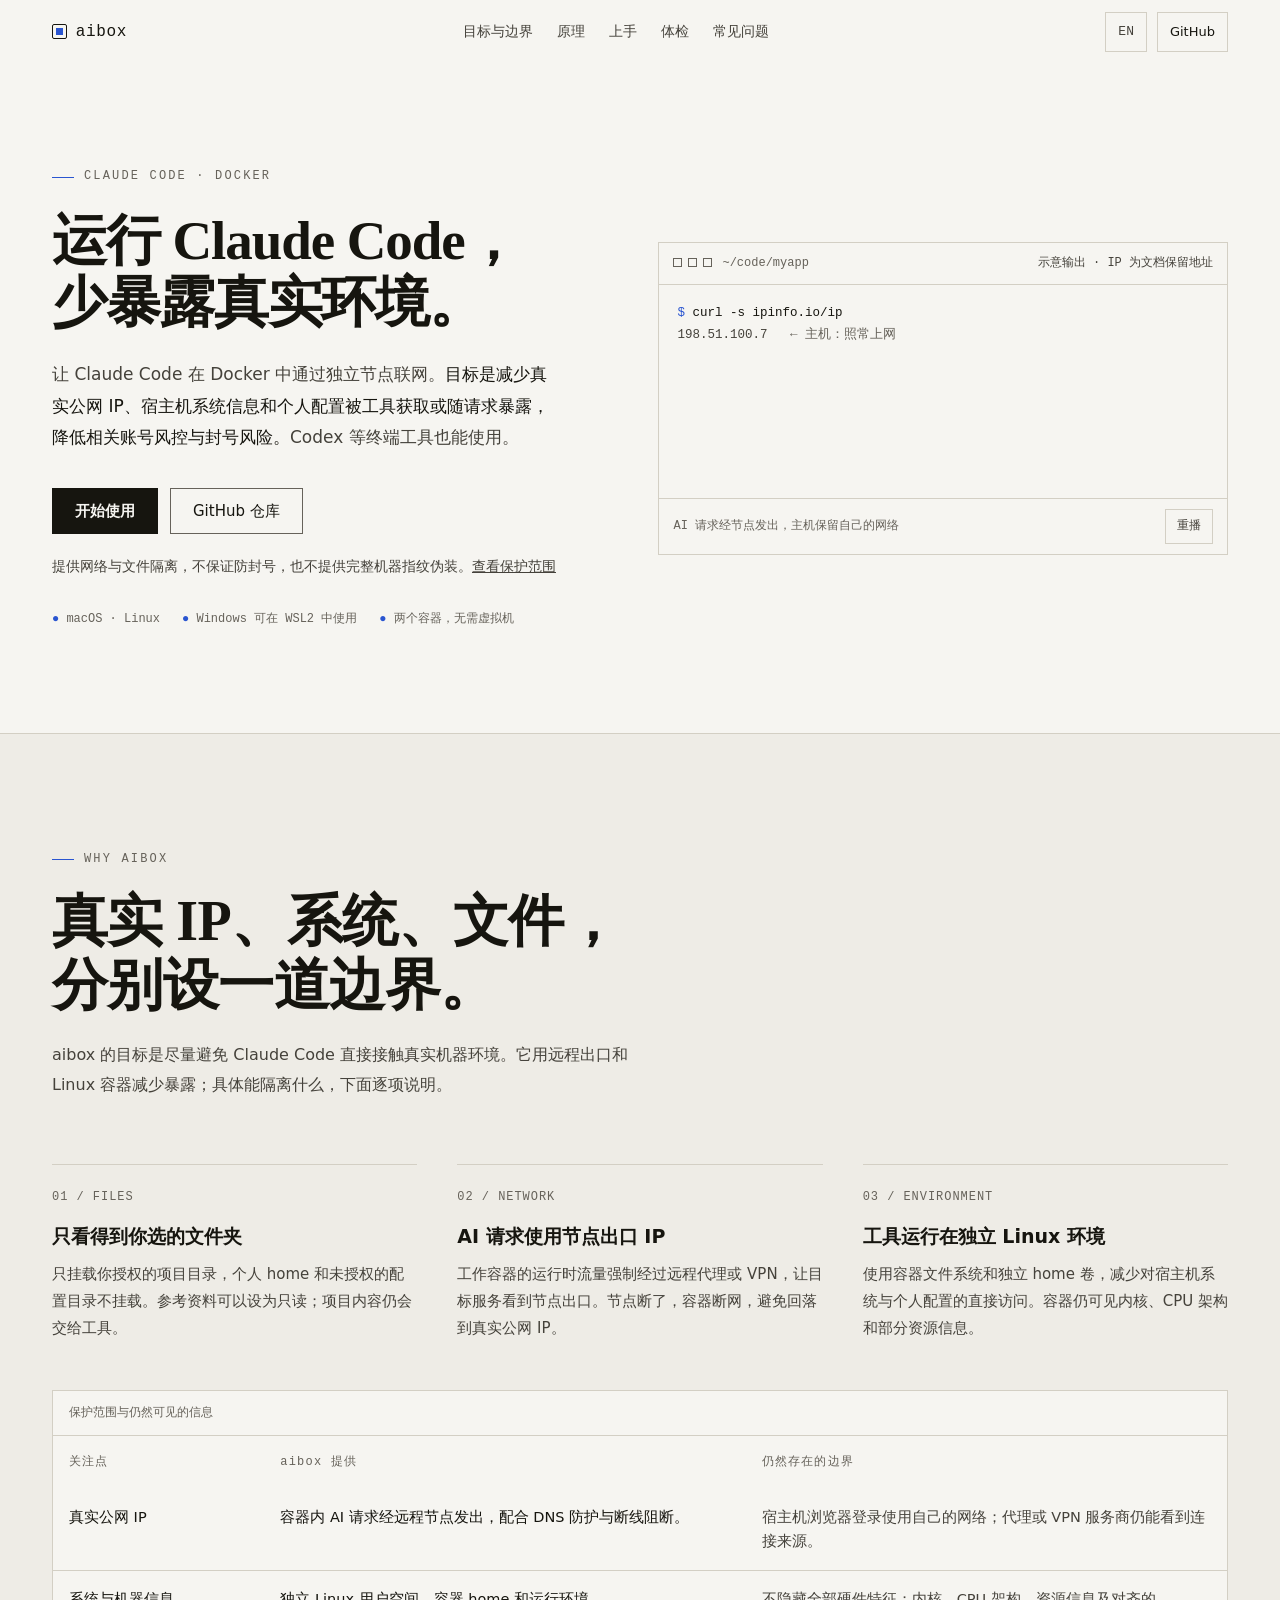
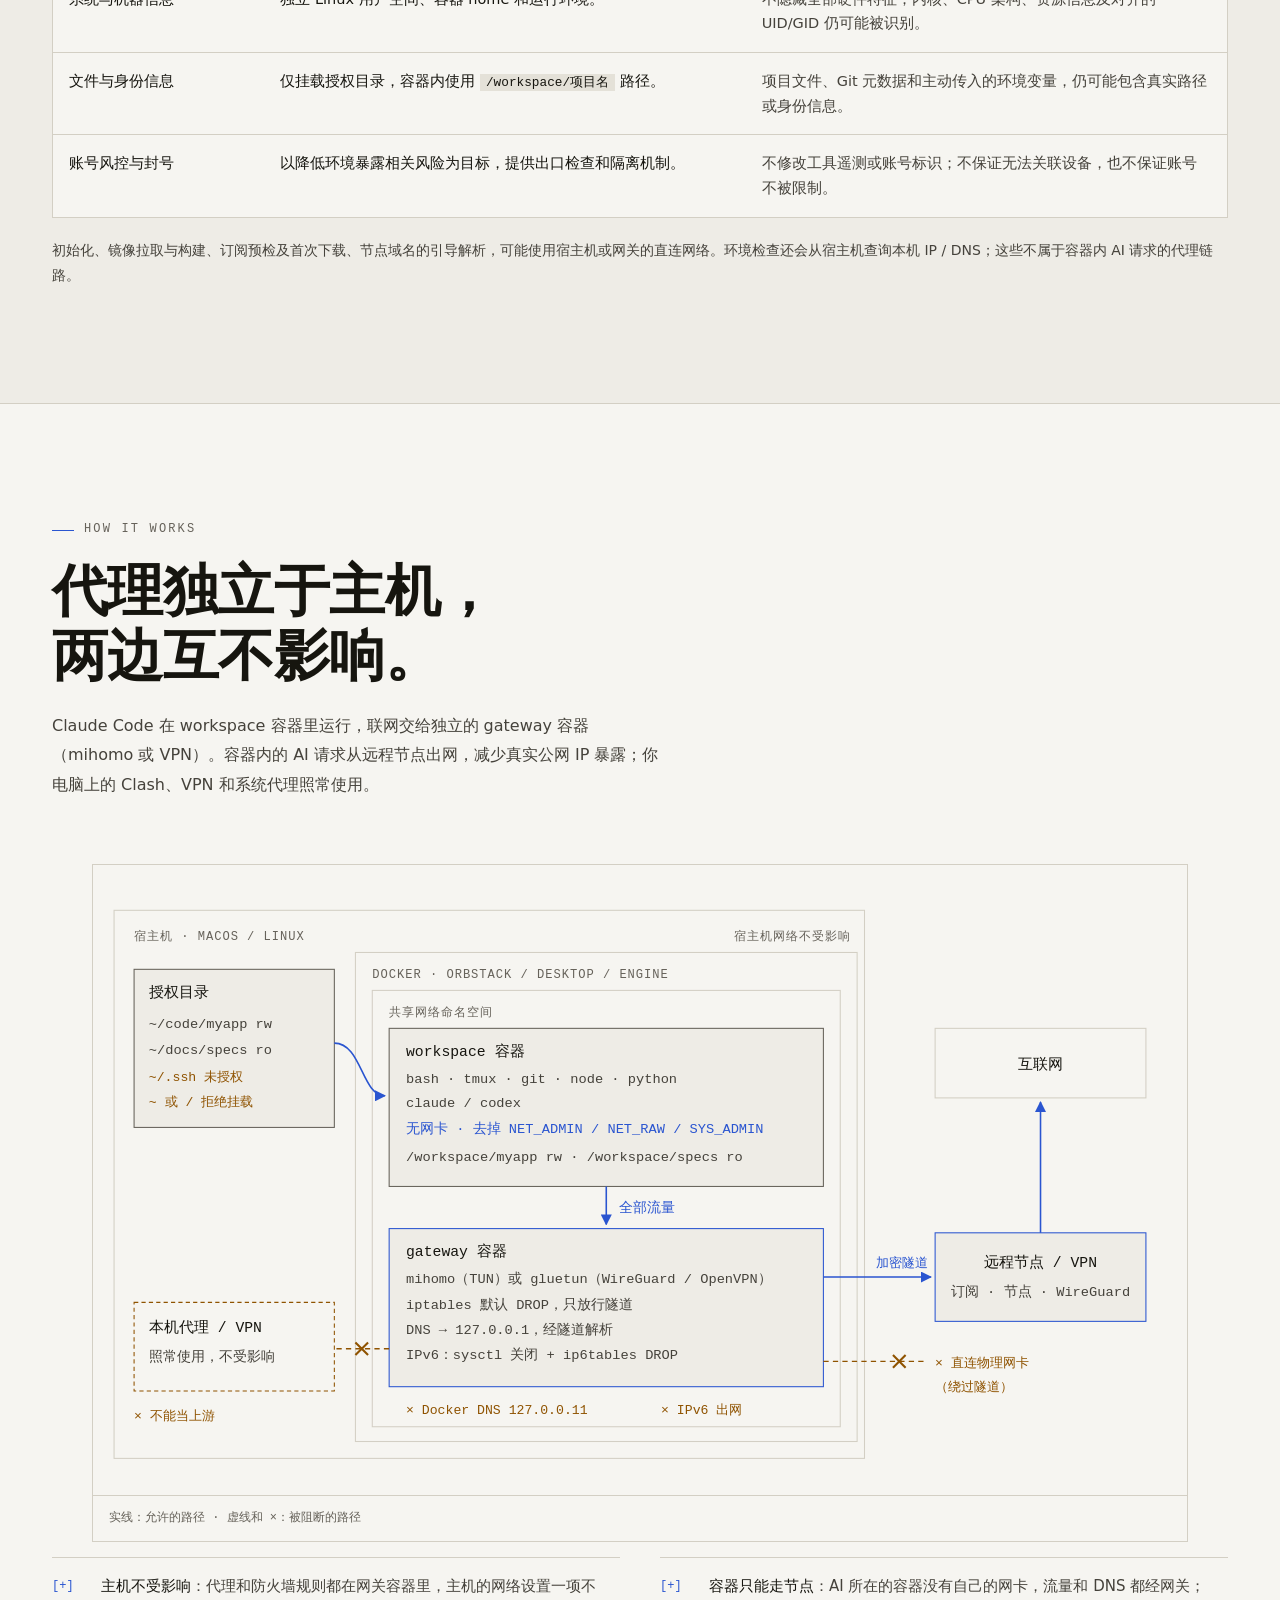
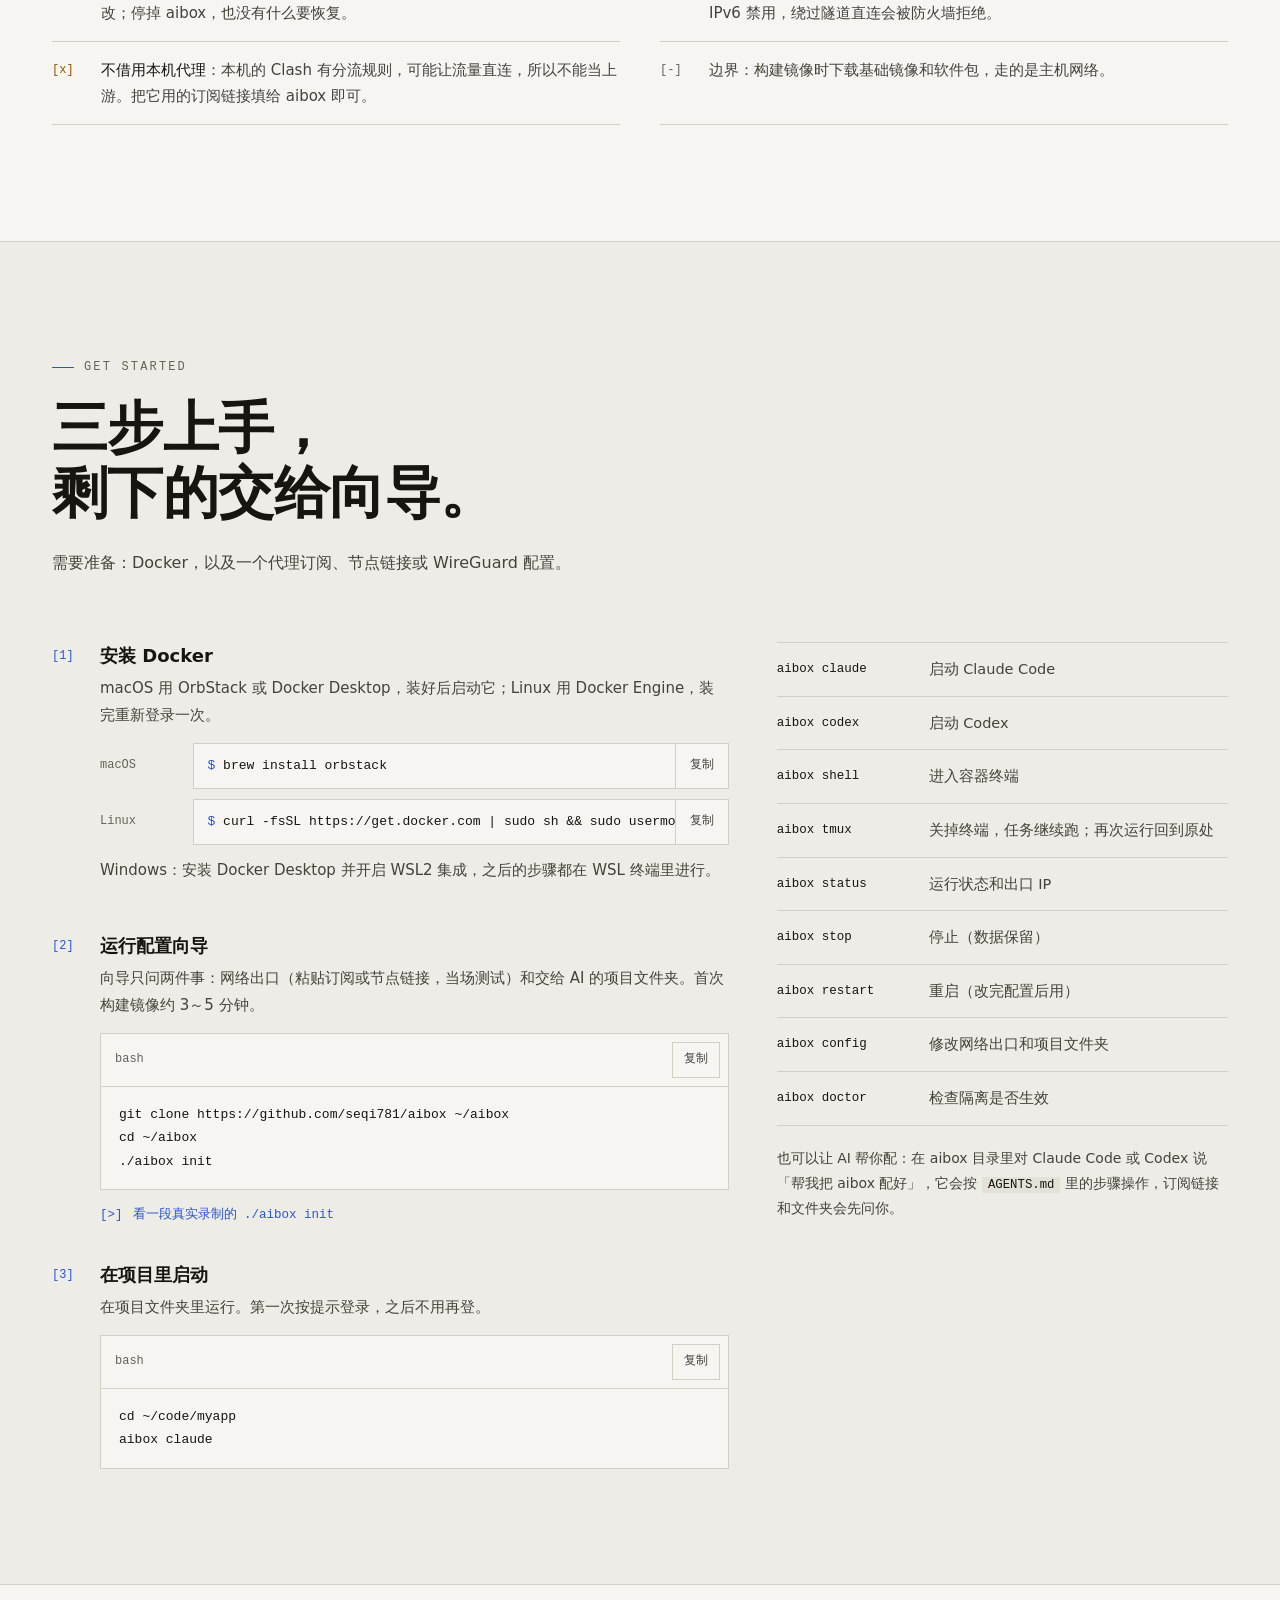
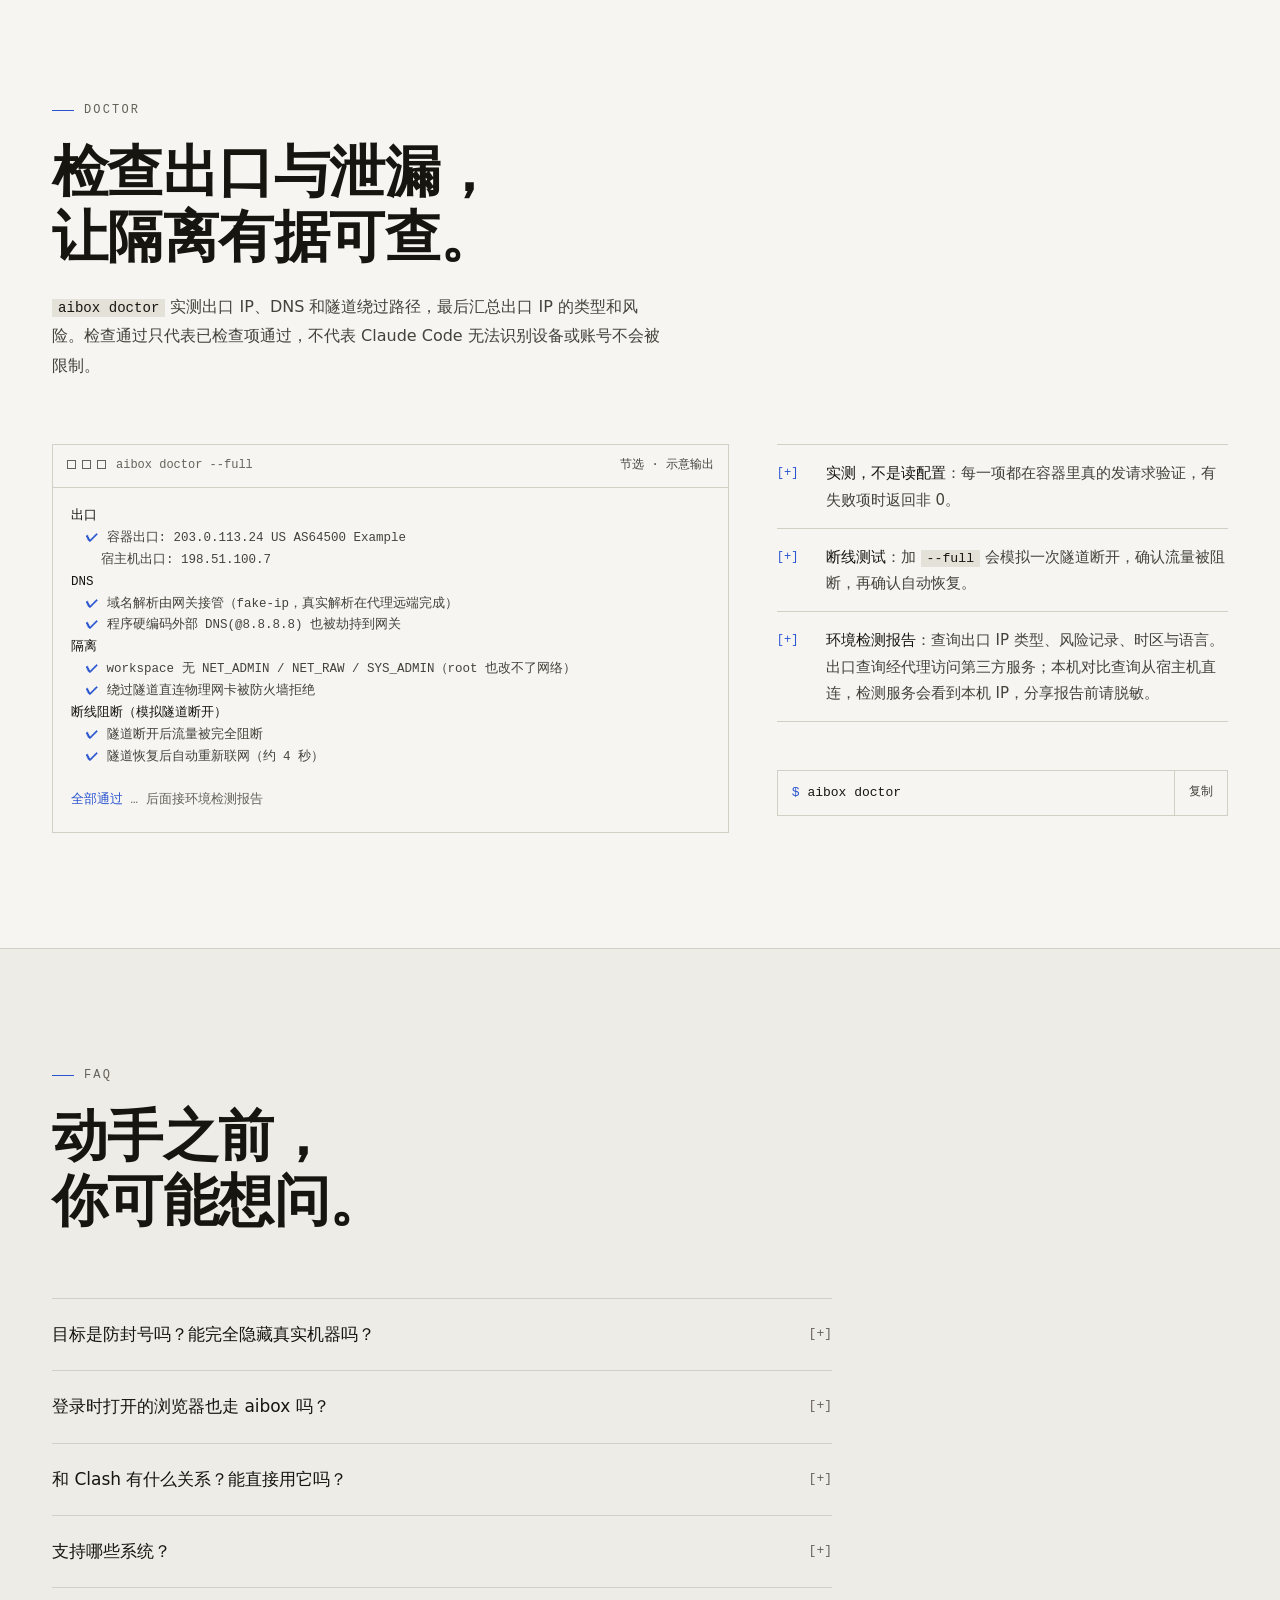
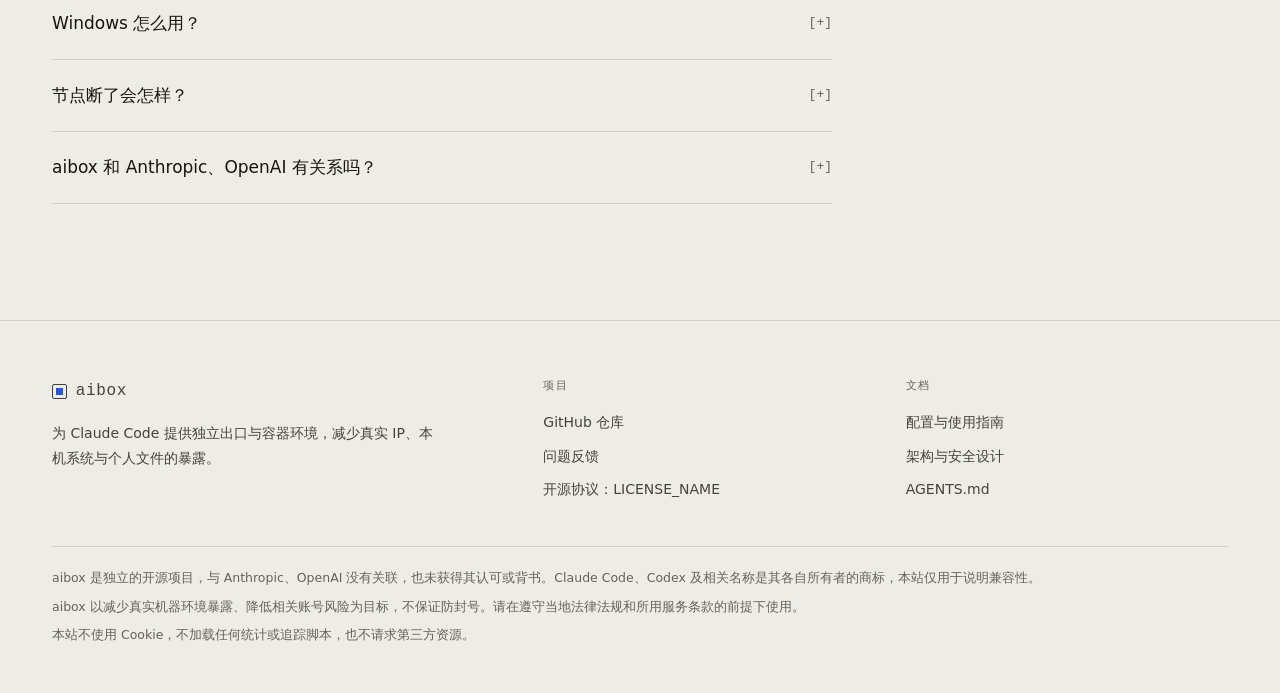
==== index.html @ d23e3ec9 "Add aibox website with Claude Code privacy positioning" ====
<!doctype html>
<html lang="zh-CN">
<head>
<meta charset="utf-8">
<meta name="viewport" content="width=device-width, initial-scale=1">
<title>aibox — 为 Claude Code 隔离真实 IP 与本机环境</title>
<meta name="description" content="aibox 让 Claude Code 在独立的 Docker 环境中经远程节点联网，减少真实公网 IP、宿主机系统信息和个人文件的暴露，以降低相关账号风控与封号风险为目标。支持 Codex；不保证防封号，也不提供完整机器指纹伪装。">
<meta name="color-scheme" content="light dark">
<meta name="theme-color" content="#f6f5f1" media="(prefers-color-scheme: light)">
<meta name="theme-color" content="#0a0a09" media="(prefers-color-scheme: dark)">
<link rel="canonical" href="https://SITE_DOMAIN/">
<link rel="alternate" hreflang="zh-CN" href="https://SITE_DOMAIN/">
<link rel="alternate" hreflang="en" href="https://SITE_DOMAIN/en/">
<link rel="icon" href="favicon.svg" type="image/svg+xml">
<meta property="og:type" content="website">
<meta property="og:site_name" content="aibox">
<meta property="og:title" content="aibox — 为 Claude Code 隔离真实 IP 与本机环境">
<meta property="og:description" content="用独立出口和容器环境减少真实机器信息暴露，以降低账号风险为目标。断线阻断、目录授权；不保证防封号。">
<meta property="og:url" content="https://SITE_DOMAIN/">
<meta property="og:locale" content="zh_CN">
<meta property="og:locale:alternate" content="en_US">
<!-- 导出 og.png（1200×630，源文件 og.svg）后取消下面两行的注释 -->
<!-- <meta property="og:image" content="https://SITE_DOMAIN/og.png"> -->
<!-- <meta name="twitter:card" content="summary_large_image"> -->
<link rel="stylesheet" href="assets/site.css">
</head>
<body>
<a class="skip" href="#main">跳到正文</a>

<header class="hdr">
  <div class="shell bar">
    <a class="logo" href="./" aria-label="aibox 首页"><i aria-hidden="true"></i>aibox</a>
    <nav class="links" aria-label="页面导航">
      <a href="#why">目标与边界</a>
      <a href="#how">原理</a>
      <a href="#start">上手</a>
      <a href="#doctor">体检</a>
      <a href="#faq">常见问题</a>
    </nav>
    <div class="hdr-r">
      <a class="lang" href="en/" hreflang="en" lang="en">EN</a>
      <a class="hdr-cta" href="https://github.com/seqi781/aibox">GitHub</a>
    </div>
  </div>
</header>

<main id="main">

<!-- ============ 首屏 ============ -->
<section class="hero" aria-labelledby="hero-title">
  <div class="shell hero-grid">
    <div>
      <p class="eyebrow">CLAUDE CODE · DOCKER</p>
      <h1 id="hero-title">运行 Claude Code，<br>少暴露真实环境。</h1>
      <p class="sub">让 Claude Code 在 Docker 中通过独立节点联网。<b>目标是减少真实公网 IP、宿主机系统信息和个人配置被工具获取或随请求暴露，降低相关账号风控与封号风险。</b>Codex 等终端工具也能使用。</p>
      <div class="btns">
        <a class="btn p" href="#start">开始使用</a>
        <a class="btn g" href="https://github.com/seqi781/aibox">GitHub 仓库</a>
      </div>
      <p class="note">提供网络与文件隔离，不保证防封号，也不提供完整机器指纹伪装。<a href="#why">查看保护范围</a></p>
      <ul class="hero-meta" aria-label="概况">
        <li>macOS · Linux</li>
        <li>Windows 可在 WSL2 中使用</li>
        <li>两个容器，无需虚拟机</li>
      </ul>
    </div>

    <figure class="term" style="margin:0">
      <div class="term-bar">
        <span><span class="dots" aria-hidden="true"><i></i><i></i><i></i></span>~/code/myapp</span>
        <span class="tag">示意输出 · IP 为文档保留地址</span>
      </div>
      <pre id="demo" style="white-space:pre-wrap" aria-label="终端演示：主机照常上网；进入 aibox 后，容器只走 aibox 的节点，再启动 Claude Code"><span class="ps">$ </span><span class="cm">curl -s ipinfo.io/ip</span>
198.51.100.7<span class="d">   ← 主机：照常上网</span>
<span class="ps">$ </span><span class="cm">aibox shell</span>
<span class="pa">[aibox]</span> 你在 aibox 容器里（网关 mihomo，所有流量经代理）。
<span class="pa">[aibox] /workspace/myapp$ </span><span class="cm">curl -s ipinfo.io/ip</span>
203.0.113.24<span class="d">   ← 容器：只走节点</span>
<span class="pa">[aibox] /workspace/myapp$ </span><span class="cm">claude</span>
<span class="d">    … Claude Code 在容器里运行（界面略）…</span>
</pre>
      <figcaption class="term-foot">
        <span>AI 请求经节点发出，主机保留自己的网络</span>
        <button class="mini" type="button" id="demo-replay">重播</button>
      </figcaption>
    </figure>
    <script type="application/json" id="demo-script">[
      {"cmd": "curl -s ipinfo.io/ip"},
      {"out": "198.51.100.7", "note": "   ← 主机：照常上网", "wait": 900},
      {"cmd": "aibox shell"},
      {"tag": "[aibox]", "out": " 你在 aibox 容器里（网关 mihomo，所有流量经代理）。", "wait": 700},
      {"cmd": "curl -s ipinfo.io/ip", "ps": "[aibox] /workspace/myapp$ ", "pa": 1},
      {"out": "203.0.113.24", "note": "   ← 容器：只走节点", "wait": 900},
      {"cmd": "claude", "ps": "[aibox] /workspace/myapp$ ", "pa": 1},
      {"out": "    … Claude Code 在容器里运行（界面略）…", "cls": "d", "wait": 800}
    ]</script>
  </div>
</section>

<!-- ============ 为什么 ============ -->
<section class="sec alt" id="why" aria-labelledby="why-title">
  <div class="shell">
    <p class="eyebrow">WHY AIBOX</p>
    <h2 class="h2" id="why-title">真实 IP、系统、文件，<br>分别设一道边界。</h2>
    <p class="lede">aibox 的目标是尽量避免 Claude Code 直接接触真实机器环境。它用远程出口和 Linux 容器减少暴露；具体能隔离什么，下面逐项说明。</p>
    <div class="feats sec-body">
      <article>
        <p class="q">01 / FILES</p>
        <h3>只看得到你选的文件夹</h3>
        <p>只挂载你授权的项目目录，个人 home 和未授权的配置目录不挂载。参考资料可以设为只读；项目内容仍会交给工具。</p>
      </article>
      <article>
        <p class="q">02 / NETWORK</p>
        <h3>AI 请求使用节点出口 IP</h3>
        <p>工作容器的运行时流量强制经过远程代理或 VPN，让目标服务看到节点出口。节点断了，容器断网，避免回落到真实公网 IP。</p>
      </article>
      <article>
        <p class="q">03 / ENVIRONMENT</p>
        <h3>工具运行在独立 Linux 环境</h3>
        <p>使用容器文件系统和独立 home 卷，减少对宿主机系统与个人配置的直接访问。容器仍可见内核、CPU 架构和部分资源信息。</p>
      </article>
    </div>
    <div class="tbl-wrap below">
      <table class="cmp">
        <caption>保护范围与仍然可见的信息</caption>
        <thead><tr><th scope="col">关注点</th><th scope="col">aibox 提供</th><th scope="col">仍然存在的边界</th></tr></thead>
        <tbody>
          <tr><th scope="row">真实公网 IP</th><td class="us" data-label="aibox 提供">容器内 AI 请求经远程节点发出，配合 DNS 防护与断线阻断。</td><td data-label="仍然存在的边界">宿主机浏览器登录使用自己的网络；代理或 VPN 服务商仍能看到连接来源。</td></tr>
          <tr><th scope="row">系统与机器信息</th><td class="us" data-label="aibox 提供">独立 Linux 用户空间、容器 home 和运行环境。</td><td data-label="仍然存在的边界">不隐藏全部硬件特征；内核、CPU 架构、资源信息及对齐的 UID/GID 仍可能被识别。</td></tr>
          <tr><th scope="row">文件与身份信息</th><td class="us" data-label="aibox 提供">仅挂载授权目录，容器内使用 <code>/workspace/项目名</code> 路径。</td><td data-label="仍然存在的边界">项目文件、Git 元数据和主动传入的环境变量，仍可能包含真实路径或身份信息。</td></tr>
          <tr><th scope="row">账号风控与封号</th><td class="us" data-label="aibox 提供">以降低环境暴露相关风险为目标，提供出口检查和隔离机制。</td><td data-label="仍然存在的边界">不修改工具遥测或账号标识；不保证无法关联设备，也不保证账号不被限制。</td></tr>
        </tbody>
      </table>
    </div>
    <p class="note">初始化、镜像拉取与构建、订阅预检及首次下载、节点域名的引导解析，可能使用宿主机或网关的直连网络。环境检查还会从宿主机查询本机 IP / DNS；这些不属于容器内 AI 请求的代理链路。</p>
  </div>
</section>

<!-- ============ 原理 ============ -->
<section class="sec" id="how" aria-labelledby="how-title">
  <div class="shell">
    <p class="eyebrow">HOW IT WORKS</p>
    <h2 class="h2" id="how-title">代理独立于主机，<br>两边互不影响。</h2>
    <p class="lede">Claude Code 在 workspace 容器里运行，联网交给独立的 gateway 容器（mihomo 或 VPN）。容器内的 AI 请求从远程节点出网，减少真实公网 IP 暴露；你电脑上的 Clash、VPN 和系统代理照常使用。</p>

    <figure class="diagram sec-body">
      <div class="diagram-scroll">
        <svg viewBox="0 0 1000 560" role="img" aria-labelledby="arch-t arch-d">
          <title id="arch-t">aibox 架构图</title>
          <desc id="arch-d">aibox 的代理在 gateway 容器里，与宿主机的代理和 VPN 互不影响。宿主机上，授权目录以只读或读写方式挂载进 workspace 容器，~/.ssh 等未授权目录不可见。workspace 容器没有网卡，去掉了 NET_ADMIN、NET_RAW、SYS_ADMIN 权限，与 gateway 容器共享网络命名空间，全部流量交给 gateway。gateway 运行 mihomo（TUN）或 gluetun，iptables 默认拒绝，DNS 经隧道解析，IPv6 禁用。流量只能经加密隧道到远程节点或 VPN 服务器，再到互联网。被阻断的路径：绕过隧道直连物理网卡、把宿主机上的 Clash 当作上游、Docker 内置 DNS 127.0.0.11、IPv6 出网。</desc>
          <defs>
            <marker id="ah-a" viewBox="0 0 10 10" refX="9" refY="5" markerWidth="7" markerHeight="7" orient="auto-start-reverse"><path class="ar-a" d="M0 0L10 5L0 10z"/></marker>
          </defs>

          <!-- 宿主机 -->
          <rect class="box" x="1" y="24" width="712" height="520"/>
          <text class="t-m" x="20" y="52">宿主机 · MACOS / LINUX</text>
          <text class="t-m" x="700" y="52" text-anchor="end">宿主机网络不受影响</text>

          <!-- 授权目录 -->
          <rect class="box-s" x="20" y="80" width="190" height="150"/>
          <text class="t-h" x="34" y="106">授权目录</text>
          <text class="t" x="34" y="136">~/code/myapp  rw</text>
          <text class="t" x="34" y="160">~/docs/specs  ro</text>
          <text class="t-w" x="34" y="186">~/.ssh  未授权</text>
          <text class="t-w" x="34" y="210">~ 或 /  拒绝挂载</text>

          <!-- 本机代理 -->
          <rect class="box-w" x="20" y="396" width="190" height="84"/>
          <text class="t-h" x="34" y="424">本机代理 / VPN</text>
          <text class="t" x="34" y="452">照常使用，不受影响</text>
          <text class="t-w" x="20" y="508">× 不能当上游</text>

          <!-- Docker -->
          <rect class="box" x="230" y="64" width="476" height="464"/>
          <text class="t-m" x="246" y="88">DOCKER · ORBSTACK / DESKTOP / ENGINE</text>
          <rect class="box" x="246" y="100" width="444" height="414"/>
          <text class="t-m" x="262" y="124">共享网络命名空间</text>

          <!-- workspace -->
          <rect class="box-s" x="262" y="136" width="412" height="150"/>
          <text class="t-h" x="278" y="162">workspace 容器</text>
          <text class="t" x="278" y="188">bash · tmux · git · node · python</text>
          <text class="t" x="278" y="211">claude / codex</text>
          <text class="t-a" x="278" y="235">无网卡 · 去掉 NET_ADMIN / NET_RAW / SYS_ADMIN</text>
          <text class="t" x="278" y="262">/workspace/myapp rw · /workspace/specs ro</text>

          <!-- 挂载 -->
          <path class="ln-a" d="M210 150 C236 150 236 200 258 200" marker-end="url(#ah-a)"/>

          <!-- workspace → gateway -->
          <path class="ln-a" d="M468 286 L468 322" marker-end="url(#ah-a)"/>
          <text class="t-a" x="480" y="310">全部流量</text>

          <!-- gateway -->
          <rect class="box-a" x="262" y="326" width="412" height="150"/>
          <text class="t-h" x="278" y="352">gateway 容器</text>
          <text class="t" x="278" y="378">mihomo（TUN）或 gluetun（WireGuard / OpenVPN）</text>
          <text class="t" x="278" y="402">iptables 默认 DROP，只放行隧道</text>
          <text class="t" x="278" y="426">DNS → 127.0.0.1，经隧道解析</text>
          <text class="t" x="278" y="450">IPv6：sysctl 关闭 + ip6tables DROP</text>

          <!-- 命名空间内被阻断 -->
          <text class="t-w" x="278" y="502">× Docker DNS 127.0.0.11</text>
          <text class="t-w" x="520" y="502">× IPv6 出网</text>

          <!-- 拒绝：本机代理作为上游 -->
          <path class="ln-w" d="M262 440 L210 440"/>
          <path class="x" d="M230 434 L242 446 M242 434 L230 446"/>

          <!-- 隧道 → 远程节点 -->
          <path class="ln-a" d="M674 372 L776 372" marker-end="url(#ah-a)"/>
          <text class="t-a" x="724" y="362" style="font-size:12px">加密隧道</text>
          <rect class="box-a" x="780" y="330" width="200" height="84"/>
          <text class="t-h" x="880" y="362" text-anchor="middle">远程节点 / VPN</text>
          <text class="t" x="880" y="390" text-anchor="middle">订阅 · 节点 · WireGuard</text>

          <!-- 远程节点 → 互联网 -->
          <path class="ln-a" d="M880 330 L880 206" marker-end="url(#ah-a)"/>
          <rect class="box" x="780" y="136" width="200" height="66"/>
          <text class="t-h" x="880" y="175" text-anchor="middle">互联网</text>

          <!-- 拒绝：绕过隧道直连 -->
          <path class="ln-w" d="M674 452 L770 452"/>
          <path class="x" d="M740 446 L752 458 M752 446 L740 458"/>
          <text class="t-w" x="780" y="457">× 直连物理网卡</text>
          <text class="t-w" x="780" y="480">（绕过隧道）</text>
        </svg>
      </div>
      <figcaption>实线：允许的路径 · 虚线和 ×：被阻断的路径<span class="hint"> · 左右滑动查看全图</span></figcaption>
    </figure>

    <ul class="ticks cols below">
      <li><span><b>主机不受影响</b>：代理和防火墙规则都在网关容器里，主机的网络设置一项不改；停掉 aibox，也没有什么要恢复。</span></li>
      <li><span><b>容器只能走节点</b>：AI 所在的容器没有自己的网卡，流量和 DNS 都经网关；IPv6 禁用，绕过隧道直连会被防火墙拒绝。</span></li>
      <li class="no"><span><b>不借用本机代理</b>：本机的 Clash 有分流规则，可能让流量直连，所以不能当上游。把它用的订阅链接填给 aibox 即可。</span></li>
      <li class="dash"><span>边界：构建镜像时下载基础镜像和软件包，走的是主机网络。</span></li>
    </ul>
  </div>
</section>

<!-- ============ 上手 ============ -->
<section class="sec alt" id="start" aria-labelledby="start-title">
  <div class="shell">
    <p class="eyebrow">GET STARTED</p>
    <h2 class="h2" id="start-title">三步上手，<br>剩下的交给向导。</h2>
    <p class="lede">需要准备：Docker，以及一个代理订阅、节点链接或 WireGuard 配置。</p>

    <div class="two sec-body">
      <ol class="steps">
        <li>
          <span class="n">[1]</span>
          <div>
            <h3>安装 Docker</h3>
            <p>macOS 用 OrbStack 或 Docker Desktop，装好后启动它；Linux 用 Docker Engine，装完重新登录一次。</p>
            <div class="os">
              <div class="os-row"><span>macOS</span>
                <div class="cli"><pre id="c-mac">brew install orbstack</pre><button class="copy" type="button" data-target="c-mac">复制</button></div>
              </div>
              <div class="os-row"><span>Linux</span>
                <div class="cli"><pre id="c-linux">curl -fsSL https://get.docker.com | sudo sh &amp;&amp; sudo usermod -aG docker $USER</pre><button class="copy" type="button" data-target="c-linux">复制</button></div>
              </div>
            </div>
            <p style="margin-top:12px">Windows：安装 Docker Desktop 并开启 WSL2 集成，之后的步骤都在 WSL 终端里进行。</p>
          </div>
        </li>
        <li>
          <span class="n">[2]</span>
          <div>
            <h3>运行配置向导</h3>
            <p>向导只问两件事：网络出口（粘贴订阅或节点链接，当场测试）和交给 AI 的项目文件夹。首次构建镜像约 3～5 分钟。</p>
            <div class="code"><div class="code-bar"><span>bash</span><button class="mini copy" type="button" data-target="c-init">复制</button></div>
<pre id="c-init">git clone https://github.com/seqi781/aibox ~/aibox
cd ~/aibox
./aibox init</pre></div>
            <a class="rec-link" href="init/"><span aria-hidden="true">[&gt;]</span>看一段真实录制的 ./aibox init</a>
          </div>
        </li>
        <li>
          <span class="n">[3]</span>
          <div>
            <h3>在项目里启动</h3>
            <p>在项目文件夹里运行。第一次按提示登录，之后不用再登。</p>
            <div class="code"><div class="code-bar"><span>bash</span><button class="mini copy" type="button" data-target="c-run">复制</button></div>
<pre id="c-run">cd ~/code/myapp
aibox claude</pre></div>
          </div>
        </li>
      </ol>

      <div>
        <ul class="checks cmds" aria-label="日常命令">
          <li><span><code>aibox claude</code></span>启动 Claude Code</li>
          <li><span><code>aibox codex</code></span>启动 Codex</li>
          <li><span><code>aibox shell</code></span>进入容器终端</li>
          <li><span><code>aibox tmux</code></span>关掉终端，任务继续跑；再次运行回到原处</li>
          <li><span><code>aibox status</code></span>运行状态和出口 IP</li>
          <li><span><code>aibox stop</code></span>停止（数据保留）</li>
          <li><span><code>aibox restart</code></span>重启（改完配置后用）</li>
          <li><span><code>aibox config</code></span>修改网络出口和项目文件夹</li>
          <li><span><code>aibox doctor</code></span>检查隔离是否生效</li>
        </ul>
        <p class="note">也可以让 AI 帮你配：在 aibox 目录里对 Claude Code 或 Codex 说「帮我把 aibox 配好」，它会按 <code>AGENTS.md</code> 里的步骤操作，订阅链接和文件夹会先问你。</p>
      </div>
    </div>
  </div>
</section>

<!-- ============ 体检 ============ -->
<section class="sec" id="doctor" aria-labelledby="doctor-title">
  <div class="shell">
    <p class="eyebrow">DOCTOR</p>
    <h2 class="h2" id="doctor-title">检查出口与泄漏，<br>让隔离有据可查。</h2>
    <p class="lede"><code>aibox doctor</code> 实测出口 IP、DNS 和隧道绕过路径，最后汇总出口 IP 的类型和风险。检查通过只代表已检查项通过，不代表 Claude Code 无法识别设备或账号不会被限制。</p>

    <div class="two sec-body">
      <figure class="term" style="margin:0">
        <div class="term-bar"><span><span class="dots" aria-hidden="true"><i></i><i></i><i></i></span>aibox doctor --full</span><span class="tag">节选 · 示意输出</span></div>
        <pre><span class="hd">出口</span>
  <span class="ok">✔</span> 容器出口: 203.0.113.24 US AS64500 Example
    宿主机出口: 198.51.100.7
<span class="hd">DNS</span>
  <span class="ok">✔</span> 域名解析由网关接管（fake-ip，真实解析在代理远端完成）
  <span class="ok">✔</span> 程序硬编码外部 DNS(@8.8.8.8) 也被劫持到网关
<span class="hd">隔离</span>
  <span class="ok">✔</span> workspace 无 NET_ADMIN / NET_RAW / SYS_ADMIN（root 也改不了网络）
  <span class="ok">✔</span> 绕过隧道直连物理网卡被防火墙拒绝
<span class="hd">断线阻断（模拟隧道断开）</span>
  <span class="ok">✔</span> 隧道断开后流量被完全阻断
  <span class="ok">✔</span> 隧道恢复后自动重新联网（约 4 秒）

<span class="ok">全部通过</span> <span class="d">… 后面接环境检测报告</span></pre>
      </figure>
      <div>
        <ul class="ticks">
          <li><span><b>实测，不是读配置</b>：每一项都在容器里真的发请求验证，有失败项时返回非 0。</span></li>
          <li><span><b>断线测试</b>：加 <code>--full</code> 会模拟一次隧道断开，确认流量被阻断，再确认自动恢复。</span></li>
          <li><span><b>环境检测报告</b>：查询出口 IP 类型、风险记录、时区与语言。出口查询经代理访问第三方服务；本机对比查询从宿主机直连，检测服务会看到本机 IP，分享报告前请脱敏。</span></li>
        </ul>
        <div class="cli below"><pre id="c-doctor">aibox doctor</pre><button class="copy" type="button" data-target="c-doctor">复制</button></div>
      </div>
    </div>
  </div>
</section>

<!-- ============ FAQ ============ -->
<section class="sec alt" id="faq" aria-labelledby="faq-title">
  <div class="shell">
    <p class="eyebrow">FAQ</p>
    <h2 class="h2" id="faq-title">动手之前，<br>你可能想问。</h2>
    <div class="faq sec-body">
      <details>
        <summary><span>目标是防封号吗？能完全隐藏真实机器吗？</span></summary>
        <div class="ans">
          <p>目标是减少 Claude Code 获取或暴露真实公网 IP、本机系统与个人环境信息，以降低相关账号风控与封号风险。aibox 提供独立出口和容器隔离，不提供完整机器指纹伪装，也不保证防封号。</p>
          <p>账号身份、使用行为、出口 IP 信誉和服务规则仍会影响账号状态。工具自己的遥测、账号标识与容器可见的内核和硬件信息，不会因此被消除。</p>
        </div>
      </details>
      <details>
        <summary><span>登录时打开的浏览器也走 aibox 吗？</span></summary>
        <div class="ans">
          <p>宿主机浏览器使用它自己的网络设置，不会自动走容器的节点。aibox 约束的是工作容器内的 AI 请求；主机上的浏览器和其他程序需要单独管理。</p>
        </div>
      </details>
      <details>
        <summary><span>和 Clash 有什么关系？能直接用它吗？</span></summary>
        <div class="ans">
          <p>两者管的不是一件事：Clash 管整台电脑上网，aibox 只管 AI 的出口，可以同时用。aibox 不能把本机 Clash 当上游，运行 <code>aibox config</code>，把 Clash 用的订阅链接粘贴进去即可。</p>
        </div>
      </details>
      <details>
        <summary><span>支持哪些系统？</span></summary>
        <div class="ans">
          <p>macOS（推荐 OrbStack，Docker Desktop、Colima 也可以）和 Linux（Docker 25+、Compose 2.24+）。已在 Ubuntu 24.04 arm64、Docker 29 上实测通过；真实的 Mac、SELinux 和 rootless Docker 还没实测过，欢迎反馈。</p>
        </div>
      </details>
      <details>
        <summary><span>Windows 怎么用？</span></summary>
        <div class="ans">
          <p>在 WSL2 里使用：安装 Docker Desktop 并开启 WSL2 集成，之后在 WSL 终端里操作，和 Linux 一样。</p>
        </div>
      </details>
      <details>
        <summary><span>节点断了会怎样？</span></summary>
        <div class="ans">
          <p>容器直接断网，不会改走本机网络。节点恢复后自动重连，不用重启。</p>
        </div>
      </details>
      <details>
        <summary><span>aibox 和 Anthropic、OpenAI 有关系吗？</span></summary>
        <div class="ans">
          <p>没有。aibox 是独立的开源项目，只是在容器里运行这些工具，使用时需要遵守它们各自的服务条款。</p>
        </div>
      </details>
    </div>
  </div>
</section>

</main>

<footer class="foot">
  <div class="shell">
    <div class="foot-grid">
      <div>
        <a class="logo" href="./"><i aria-hidden="true"></i>aibox</a>
        <p style="margin:14px 0 0;max-width:28em">为 Claude Code 提供独立出口与容器环境，减少真实 IP、本机系统与个人文件的暴露。</p>
      </div>
      <div>
        <h2>项目</h2>
        <ul>
          <li><a href="https://github.com/seqi781/aibox">GitHub 仓库</a></li>
          <li><a href="https://github.com/seqi781/aibox/issues">问题反馈</a></li>
          <li><a href="https://github.com/seqi781/aibox/blob/main/LICENSE">开源协议：LICENSE_NAME</a></li>
        </ul>
      </div>
      <div>
        <h2>文档</h2>
        <ul>
          <li><a href="https://github.com/seqi781/aibox/blob/main/docs/GUIDE.md">配置与使用指南</a></li>
          <li><a href="https://github.com/seqi781/aibox/blob/main/docs/ARCHITECTURE.md">架构与安全设计</a></li>
          <li><a href="https://github.com/seqi781/aibox/blob/main/AGENTS.md">AGENTS.md</a></li>
        </ul>
      </div>
    </div>
    <div class="legal">
      <p>aibox 是独立的开源项目，与 Anthropic、OpenAI 没有关联，也未获得其认可或背书。Claude Code、Codex 及相关名称是其各自所有者的商标，本站仅用于说明兼容性。</p>
      <p>aibox 以减少真实机器环境暴露、降低相关账号风险为目标，不保证防封号。请在遵守当地法律法规和所用服务条款的前提下使用。</p>
      <p>本站不使用 Cookie，不加载任何统计或追踪脚本，也不请求第三方资源。</p>
    </div>
  </div>
</footer>

<script src="assets/site.js" defer></script>
</body>
</html>
---- assets/site.css ----
/* aibox 宣传站样式。风格沿用“隐域设计规范”：直角、1px 细线、等宽标签、单一强调色。
   颜色只在 :root 里定义，深色/浅色跟随系统。 */

:root {
  color-scheme: light;
  --bg: #f6f5f1;
  --bg2: #eeece6;
  --bg3: #e4e1d8;
  --line: #d3cfc4;
  --tx: #16150f;
  --tx2: #45423b;
  --mut: #66625a;
  --acc: #2a55d0;
  --warn: #8f5300;
  --bad: #b0352a;
  --hdr-bg: rgba(246, 245, 241, .9);

  --font-serif: "Noto Serif SC", "Source Han Serif SC", "Songti SC", "STSong", "SimSun", serif;
  --font-sans: "Noto Sans SC", "Source Han Sans SC", "PingFang SC", "Microsoft YaHei", system-ui, -apple-system, "Segoe UI", sans-serif;
  --font-mono: "Geist Mono", ui-monospace, "SFMono-Regular", "JetBrains Mono", Menlo, Consolas, monospace;

  --shell: 1240px;
  --header: 64px;
  --gutter: 16px;
  --sec-pad: clamp(72px, 9vw, 120px);
  --hover: 200ms;
}

@media (prefers-color-scheme: dark) {
  :root {
    color-scheme: dark;
    --bg: #0a0a09;
    --bg2: #0f0f0d;
    --bg3: #16160f;
    --line: #2a2925;
    --tx: #ece9e1;
    --tx2: #aaa69c;
    --mut: #8a867d;
    --acc: #7b9dff;
    --warn: #e5a84b;
    --bad: #e8776b;
    --hdr-bg: rgba(10, 10, 9, .88);
  }
}

/* ---------- 基础 ---------- */
*, *::before, *::after { box-sizing: border-box; }
html { scroll-padding-top: var(--header); -webkit-text-size-adjust: 100%; }
body {
  margin: 0;
  background: var(--bg);
  color: var(--tx);
  font-family: var(--font-sans);
  font-size: 15px;
  line-height: 1.8;
  overflow-x: hidden;
}
a { color: inherit; }
img, svg { max-width: 100%; }
button { font: inherit; color: inherit; }
code, kbd, pre { font-family: var(--font-mono); }
:focus-visible { outline: 1px solid var(--acc); outline-offset: 3px; }
::selection { background: var(--acc); color: var(--bg); }
.a { color: var(--acc); }
.d { color: var(--mut); }
.w { color: var(--tx); }
.wr { color: var(--warn); }
.visually-hidden {
  position: absolute !important; width: 1px; height: 1px; overflow: hidden;
  clip: rect(0 0 0 0); white-space: nowrap; margin: -1px; padding: 0; border: 0;
}
.skip {
  position: absolute; left: 16px; top: -60px; z-index: 100;
  background: var(--tx); color: var(--bg); padding: 10px 14px; text-decoration: none;
}
.skip:focus { top: 12px; }

.shell {
  max-width: var(--shell);
  margin: 0 auto;
  padding-left: max(var(--gutter), env(safe-area-inset-left, 0px));
  padding-right: max(var(--gutter), env(safe-area-inset-right, 0px));
}
@media (min-width: 720px) { :root { --gutter: 32px; } }

/* ---------- 顶栏 ---------- */
.hdr {
  position: fixed; inset: 0 0 auto 0; z-index: 50;
  border-bottom: 1px solid transparent;
  transition: background 300ms, border-color 300ms;
}
.hdr.solid {
  background: var(--hdr-bg);
  backdrop-filter: blur(10px); -webkit-backdrop-filter: blur(10px);
  border-bottom-color: var(--line);
}
.hdr .bar { height: var(--header); display: flex; align-items: center; justify-content: space-between; gap: 20px; }
.logo { display: inline-flex; align-items: center; gap: .55em; font-family: var(--font-mono); font-weight: 500; letter-spacing: .04em; text-decoration: none; font-size: 16px; }
.logo i { width: 15px; height: 15px; border: 1.5px solid currentColor; border-radius: 2px; position: relative; display: inline-block; }
.logo i::after { content: ""; position: absolute; inset: 3px; background: var(--acc); }
.links { display: flex; gap: 24px; font-size: 14px; }
.links a { text-decoration: none; color: var(--tx2); transition: color var(--hover); }
.links a:hover { color: var(--tx); }
.hdr-r { display: flex; align-items: center; gap: 10px; }
.hdr-cta, .lang { font-size: 13px; text-decoration: none; border: 1px solid var(--line); padding: 7px 12px; transition: border-color var(--hover); white-space: nowrap; }
.lang { font-family: var(--font-mono); color: var(--tx2); }
.hdr-cta:hover, .lang:hover { border-color: var(--tx); color: var(--tx); }
@media (max-width: 980px) { .links { display: none; } }

/* ---------- 版块骨架 ---------- */
.sec { border-top: 1px solid var(--line); padding: var(--sec-pad) 0; }
.sec.alt { background: var(--bg2); }
.eyebrow {
  font-family: var(--font-mono); font-size: 12px; letter-spacing: .18em; color: var(--mut);
  margin: 0; display: flex; align-items: center; gap: 10px; text-transform: uppercase;
}
.eyebrow::before { content: ""; width: 22px; height: 1px; background: var(--acc); flex: none; }
.h2 {
  font-family: var(--font-serif); font-weight: 900;
  font-size: clamp(30px, 4.4vw, 56px); line-height: 1.16; letter-spacing: -.01em;
  margin: 18px 0 0; text-wrap: balance;
}
.lede { color: var(--tx2); font-size: 16px; line-height: 1.85; max-width: 38em; margin: 22px 0 0; }
.sec-body { margin-top: clamp(40px, 5vw, 64px); }
.lede code, .ticks code, .feats code, .faq code, .note code, .steps code, .cmp code {
  font-size: .88em; color: var(--tx); background: var(--bg3); padding: 1px 6px; overflow-wrap: anywhere;
}

/* ---------- 按钮 ---------- */
.btns { display: flex; gap: 12px; flex-wrap: wrap; }
.btn {
  font-size: 15px; text-decoration: none; padding: 13px 22px; border: 1px solid var(--tx);
  background: transparent; display: inline-block; cursor: pointer; line-height: 1.2;
  transition: background var(--hover), color var(--hover), border-color var(--hover);
}
.btn.p { background: var(--tx); color: var(--bg); font-weight: 700; }
.btn.p:hover { background: transparent; color: var(--tx); }
.btn.g { border-color: var(--mut); }
.btn.g:hover { border-color: var(--tx); }
.mini {
  font-family: var(--font-mono); font-size: 12px; border: 1px solid var(--line); background: transparent;
  padding: 6px 11px; cursor: pointer; color: var(--tx2); transition: border-color var(--hover), color var(--hover);
}
.mini:hover { border-color: var(--tx); color: var(--tx); }

/* ---------- 首屏 ---------- */
.hero { padding: calc(var(--header) + clamp(48px, 8vw, 104px)) 0 clamp(64px, 8vw, 112px); }
.hero-grid { display: grid; grid-template-columns: minmax(0, 1fr) minmax(0, 1.05fr); gap: clamp(40px, 5vw, 72px); align-items: center; }
.hero h1 {
  font-family: var(--font-serif); font-weight: 900;
  font-size: clamp(34px, 4.3vw, 64px); line-height: 1.12; letter-spacing: -.02em;
  margin: 22px 0 0;
}
.hero .sub { color: var(--tx2); font-size: 17px; line-height: 1.85; max-width: 30em; margin: 26px 0 34px; }
.hero .sub b { color: var(--tx); font-weight: 500; }
.hero-meta { list-style: none; margin: 30px 0 0; padding: 0; display: flex; flex-wrap: wrap; gap: 8px 22px; font-family: var(--font-mono); font-size: 12px; color: var(--mut); }
.hero-meta li::before { content: "● "; color: var(--acc); }
@media (max-width: 900px) { .hero-grid { grid-template-columns: minmax(0, 1fr); } }

/* 终端窗口 */
.term { border: 1px solid var(--line); background: var(--bg); min-width: 0; }
.sec.alt .term { background: var(--bg); }
.term-bar {
  display: flex; justify-content: space-between; align-items: center; gap: 8px 12px; flex-wrap: wrap;
  padding: 10px 14px; border-bottom: 1px solid var(--line);
  font-family: var(--font-mono); font-size: 12px; color: var(--mut);
}
.term-bar .dots { display: inline-flex; gap: 6px; margin-right: 10px; vertical-align: -1px; }
.term-bar .dots i { width: 9px; height: 9px; border: 1px solid var(--mut); display: inline-block; }
.term-bar .tag { color: var(--tx2); }
.term pre {
  margin: 0; padding: 18px 18px 20px; font-size: 12.5px; line-height: 1.75; color: var(--tx2);
  overflow-x: auto; white-space: pre; tab-size: 4; font-variant-numeric: tabular-nums;
}
.hero .term pre { min-height: 17em; }
.term .ps { color: var(--acc); user-select: none; }
.term .cm { color: var(--tx); }
.term .ok { color: var(--acc); }
.term .er { color: var(--bad); }
.term .hd { color: var(--tx); font-weight: 500; }
.term .caret { display: inline-block; width: .6em; height: 1.1em; background: var(--tx); vertical-align: -.2em; animation: blink 1s steps(1) infinite; }
@keyframes blink { 50% { opacity: 0; } }
.term-foot { border-top: 1px solid var(--line); padding: 10px 14px; font-family: var(--font-mono); font-size: 12px; color: var(--mut); display: flex; justify-content: space-between; gap: 12px; flex-wrap: wrap; align-items: center; }

/* ---------- 功能网格 ---------- */
.feats { display: grid; grid-template-columns: repeat(3, minmax(0, 1fr)); gap: 56px 40px; }
.feats article { border-top: 1px solid var(--line); padding-top: 22px; min-width: 0; }
.feats .q { font-family: var(--font-mono); font-size: 12px; color: var(--mut); letter-spacing: .08em; margin: 0 0 14px; }
.feats .worry { color: var(--tx2); font-size: 14px; line-height: 1.75; margin: 0 0 18px; display: grid; grid-template-columns: 2.6em minmax(0, 1fr); gap: 4px; }
.feats .worry::before { content: "[?]"; font-family: var(--font-mono); font-size: 12px; color: var(--warn); padding-top: 2px; }
.feats h3 { font-size: 19px; margin: 0 0 10px; font-weight: 700; line-height: 1.5; }
.feats p { color: var(--tx2); font-size: 15px; line-height: 1.8; margin: 0; }
@media (max-width: 1000px) { .feats { grid-template-columns: repeat(2, minmax(0, 1fr)); } }
@media (max-width: 640px) { .feats { grid-template-columns: minmax(0, 1fr); gap: 40px; } }

/* ---------- 架构图 ---------- */
.diagram { border: 1px solid var(--line); background: var(--bg); }
.diagram-scroll { overflow-x: auto; padding: 20px; }
.diagram svg { display: block; width: 100%; min-width: 760px; height: auto; font-family: var(--font-mono); }
.diagram figcaption { border-top: 1px solid var(--line); padding: 12px 16px; font-family: var(--font-mono); font-size: 12px; color: var(--mut); }
.diagram .hint { display: none; }
@media (max-width: 800px) { .diagram .hint { display: inline; } }
svg .box { fill: none; stroke: var(--line); stroke-width: 1; }
svg .box-s { fill: var(--bg2); stroke: var(--mut); stroke-width: 1; }
svg .box-a { fill: var(--bg2); stroke: var(--acc); stroke-width: 1; }
svg .box-w { fill: none; stroke: var(--warn); stroke-width: 1; stroke-dasharray: 4 3; }
svg .t { fill: var(--tx2); font-size: 13px; }
svg .t-h { fill: var(--tx); font-size: 14px; font-weight: 500; }
svg .t-m { fill: var(--mut); font-size: 11.5px; letter-spacing: .08em; }
svg .t-a { fill: var(--acc); font-size: 13px; }
svg .t-w { fill: var(--warn); font-size: 12.5px; }
svg .ln-a { stroke: var(--acc); stroke-width: 1.5; fill: none; }
svg .ln-w { stroke: var(--warn); stroke-width: 1.25; fill: none; stroke-dasharray: 5 4; }
svg .ln-m { stroke: var(--mut); stroke-width: 1; fill: none; }
svg .ar-a { fill: var(--acc); }
svg .ar-m { fill: var(--mut); }
svg .x { stroke: var(--warn); stroke-width: 2; }

.two { display: grid; grid-template-columns: minmax(0, 1.5fr) minmax(0, 1fr); gap: 48px; align-items: start; }
.two.even { grid-template-columns: minmax(0, 1fr) minmax(0, 1fr); }
@media (max-width: 900px) { .two, .two.even { grid-template-columns: minmax(0, 1fr); } }
.below { margin-top: 48px; }

/* ---------- 列表 ---------- */
.ticks { list-style: none; margin: 0; padding: 0; border-top: 1px solid var(--line); }
.ticks li { padding: 15px 0; border-bottom: 1px solid var(--line); display: grid; grid-template-columns: 2.6em minmax(0, 1fr); gap: 10px; font-size: 15px; line-height: 1.75; color: var(--tx2); }
.ticks li::before { content: "[+]"; font-family: var(--font-mono); font-size: 12px; color: var(--acc); padding-top: 3px; }
.ticks li.no::before { content: "[x]"; color: var(--warn); }
.ticks li.dash::before { content: "[-]"; color: var(--mut); }
.ticks b { color: var(--tx); font-weight: 500; }
.ticks.cols { display: grid; grid-template-columns: repeat(2, minmax(0, 1fr)); column-gap: 40px; border-top: 0; }
.ticks.cols li:nth-child(-n+2) { border-top: 1px solid var(--line); }
@media (max-width: 760px) { .ticks.cols { grid-template-columns: minmax(0, 1fr); } .ticks.cols li:nth-child(2) { border-top: 0; } }

.note { font-size: 14px; color: var(--tx2); line-height: 1.8; margin: 20px 0 0; }
.note .lbl { font-family: var(--font-mono); font-size: 12px; color: var(--mut); letter-spacing: .1em; margin-right: 8px; }

/* ---------- 代码块 ---------- */
.code { border: 1px solid var(--line); background: var(--bg); min-width: 0; }
.code-bar { display: flex; justify-content: space-between; align-items: center; gap: 12px; padding: 8px 8px 8px 14px; border-bottom: 1px solid var(--line); font-family: var(--font-mono); font-size: 12px; color: var(--mut); }
.code pre { margin: 0; padding: 16px 18px; font-size: 13px; line-height: 1.8; color: var(--tx); overflow-x: auto; white-space: pre; }
.code .c { color: var(--mut); }
.code .s { color: var(--tx2); }
.copy[data-done] { color: var(--acc); border-color: var(--acc); }

/* 单行命令：命令在左，复制按钮在右 */
.cli { display: flex; align-items: stretch; border: 1px solid var(--line); background: var(--bg); min-width: 0; }
.cli pre { flex: 1; min-width: 0; margin: 0; padding: 11px 14px; font-size: 13px; line-height: 1.7; color: var(--tx); overflow-x: auto; white-space: pre; }
.cli pre::before { content: "$ "; color: var(--acc); user-select: none; }
.cli .copy { border: 0; border-left: 1px solid var(--line); background: transparent; color: var(--tx2); font-family: var(--font-mono); font-size: 12px; padding: 0 14px; cursor: pointer; white-space: nowrap; transition: background var(--hover), color var(--hover); }
.cli .copy:hover { background: var(--bg3); color: var(--tx); }

/* ---------- 对比表 ---------- */
.tbl-wrap { overflow-x: auto; border: 1px solid var(--line); background: var(--bg); }
table.cmp { width: 100%; border-collapse: collapse; min-width: 640px; font-size: 14.5px; line-height: 1.7; }
.cmp caption { text-align: left; padding: 12px 16px; font-family: var(--font-mono); font-size: 12px; color: var(--mut); border-bottom: 1px solid var(--line); }
.cmp th, .cmp td { text-align: left; vertical-align: top; padding: 16px; border-bottom: 1px solid var(--line); }
.cmp thead th { font-family: var(--font-mono); font-weight: 400; font-size: 12px; letter-spacing: .1em; color: var(--mut); }
.cmp tbody th { font-weight: 500; color: var(--tx); width: 18%; white-space: nowrap; }
.cmp td { color: var(--tx2); width: 41%; }
.cmp td.us { color: var(--tx); }
.cmp tr:last-child th, .cmp tr:last-child td { border-bottom: 0; }

/* ---------- 步骤 ---------- */
.steps { list-style: none; margin: 0; padding: 0; display: grid; gap: 34px; counter-reset: st; }
.steps > li > div, .os-row > * { min-width: 0; }
.steps > li { display: grid; grid-template-columns: 2.4em minmax(0, 1fr); gap: 12px; }
.steps .n { font-family: var(--font-mono); font-size: 12px; color: var(--acc); padding-top: 4px; }
.steps h3 { margin: 0 0 6px; font-size: 18px; line-height: 1.5; }
.steps p { margin: 0 0 14px; color: var(--tx2); font-size: 15px; line-height: 1.8; }
.os { display: grid; gap: 10px; }
.os-row { display: grid; grid-template-columns: 5.5em minmax(0, 1fr); gap: 10px; align-items: start; }
.os-row > span { font-family: var(--font-mono); font-size: 12px; color: var(--mut); padding-top: 12px; }

/* ---------- 体检 ---------- */
.checks { list-style: none; margin: 0; padding: 0; border-top: 1px solid var(--line); }
.checks li { display: grid; grid-template-columns: 7.5em minmax(0, 1fr); gap: 14px; padding: 14px 0; border-bottom: 1px solid var(--line); font-size: 14.5px; line-height: 1.7; color: var(--tx2); }
.checks li > span { font-family: var(--font-mono); font-size: 12px; color: var(--tx); padding-top: 2px; }
.checks li.full > span::after { content: " --full"; color: var(--acc); }

/* ---------- FAQ ---------- */
.faq { border-top: 1px solid var(--line); max-width: 52em; }
.faq details { border-bottom: 1px solid var(--line); }
.faq summary { list-style: none; cursor: pointer; padding: 22px 0; display: grid; grid-template-columns: minmax(0, 1fr) auto; gap: 20px; font-size: 17px; font-weight: 500; line-height: 1.6; }
.faq summary::-webkit-details-marker { display: none; }
.faq summary::after { content: "[+]"; font-family: var(--font-mono); font-size: 13px; color: var(--mut); padding-top: 3px; }
.faq details[open] summary::after { content: "[-]"; color: var(--acc); }
.faq .ans { padding: 0 0 24px; color: var(--tx2); font-size: 15px; line-height: 1.85; }
.faq .ans p { margin: 0 0 12px; }
.faq .ans p:last-child { margin-bottom: 0; }

/* ---------- 页脚 ---------- */
.foot { border-top: 1px solid var(--line); background: var(--bg2); padding: 56px 0 40px; font-size: 14px; color: var(--tx2); }
.foot-grid { display: grid; grid-template-columns: minmax(0, 1.4fr) repeat(2, minmax(0, 1fr)); gap: 40px; }
.foot h2 { font-family: var(--font-mono); font-size: 11px; letter-spacing: .14em; font-weight: 400; color: var(--mut); margin: 0 0 14px; text-transform: uppercase; }
.foot ul { list-style: none; margin: 0; padding: 0; display: grid; gap: 8px; }
.foot a { text-decoration: none; color: var(--tx2); transition: color var(--hover); }
.foot a:hover { color: var(--tx); text-decoration: underline; }
.foot .legal { margin-top: 44px; padding-top: 20px; border-top: 1px solid var(--line); font-size: 12.5px; line-height: 1.8; color: var(--mut); }
.foot .legal p { margin: 0 0 6px; }
@media (max-width: 760px) { .foot-grid { grid-template-columns: minmax(0, 1fr); gap: 28px; } }

/* ---------- 动效开关 ---------- */
@media (prefers-reduced-motion: reduce) {
  *, *::before, *::after { animation: none !important; transition: none !important; scroll-behavior: auto !important; }
}
.checks.cmds li { grid-template-columns: 9.5em minmax(0, 1fr); }
.checks.cmds code { font-size: 12.5px; color: var(--tx); }

/* 窄屏：对比表每行竖排，终端面板自动换行 */
@media (max-width: 640px) {
  table.cmp { min-width: 0; }
  .cmp thead { position: absolute; width: 1px; height: 1px; overflow: hidden; clip: rect(0 0 0 0); }
  .cmp tr { display: block; border-bottom: 1px solid var(--line); padding: 6px 0 10px; }
  .cmp tr:last-child { border-bottom: 0; }
  .cmp th, .cmp td { display: block; width: auto; border: 0; padding: 8px 16px; white-space: normal; }
  .cmp td::before { content: attr(data-label); display: block; font-family: var(--font-mono); font-size: 11px; letter-spacing: .1em; color: var(--mut); }
  .term pre { white-space: pre-wrap; overflow-wrap: anywhere; }
}
html[lang="en"] .hero h1 { font-size: clamp(32px, 3.4vw, 50px); }

/* ---------- 终端录制回放（init/） ---------- */
.cast-page { border-top: 0; padding-top: calc(var(--header) + clamp(40px, 6vw, 72px)); }
.cast-meta { display: flex; flex-wrap: wrap; gap: 10px 32px; margin: 28px 0 0; font-family: var(--font-mono); font-size: 12px; }
.cast-meta div { min-width: 0; }
.cast-meta dt { color: var(--mut); letter-spacing: .08em; }
.cast-meta dd { margin: 2px 0 0; color: var(--tx); }
.cast { display: grid; grid-template-columns: minmax(0, 1fr) 300px; gap: 40px; margin-top: 40px; align-items: start; }
@media (max-width: 1100px) { .cast { grid-template-columns: minmax(0, 1fr); } }
.cast-term { margin: 0; }
.cast-view { height: min(660px, 72vh); overflow: auto; padding: 16px 18px; background: var(--bg); overscroll-behavior: contain; }
.cast-view:focus-visible { outline: 1px solid var(--acc); outline-offset: -1px; }
.cast-screen { font-family: var(--font-mono); font-size: 12.5px; line-height: 1.6; color: var(--tx2); white-space: pre; width: max-content; min-width: 100%; font-variant-numeric: tabular-nums; }
.cast-screen .ln { min-height: 1.6em; }
.cast-screen .cur { background: var(--tx); color: var(--bg); }
.cast.playing .cast-screen .cur { animation: blink 1s steps(1) infinite; }
.cast-nojs { margin: 0; color: var(--mut); font-family: var(--font-mono); font-size: 12.5px; }
.cast-ctl { justify-content: flex-start; flex-wrap: nowrap; }
.cast-ctl .mini { flex: none; min-width: 4.2em; }
.cast-bar { flex: 1 1 auto; min-width: 60px; height: 18px; position: relative; cursor: pointer; }
.cast-bar::before { content: ""; position: absolute; left: 0; right: 0; top: 8px; height: 1px; background: var(--line); }
.cast-bar i { position: absolute; left: 0; top: 7px; height: 3px; background: var(--acc); width: 0; }
.cast-bar:focus-visible { outline: 1px solid var(--acc); outline-offset: 2px; }
.cast-time { flex: none; white-space: nowrap; }
@media (max-width: 560px) { .cast-ctl { flex-wrap: wrap; } .cast-bar { flex-basis: 100%; order: 3; } }
.cast-side h2 { font-family: var(--font-mono); font-size: 11px; letter-spacing: .14em; font-weight: 400; color: var(--mut); margin: 0 0 12px; text-transform: uppercase; }
.cast-side h2 + * { margin-bottom: 36px; }
.cast-chapters { list-style: none; margin: 0; padding: 0; border-top: 1px solid var(--line); }
.cast-chapters li { border-bottom: 1px solid var(--line); }
.cast-chapters button { all: unset; box-sizing: border-box; display: grid; grid-template-columns: 3.6em minmax(0, 1fr); width: 100%; padding: 10px 0; cursor: pointer; font-size: 14px; color: var(--tx2); transition: color var(--hover); }
.cast-chapters button span { font-family: var(--font-mono); font-size: 12px; color: var(--mut); padding-top: 2px; }
.cast-chapters button:hover { color: var(--tx); }
.cast-chapters button:focus-visible { outline: 1px solid var(--acc); outline-offset: 2px; }
.cast-side .ticks li { font-size: 14px; }
.cast-back { margin: 0; }

/* ANSI 颜色：映射到站点色板，深浅两种主题都可读 */
.a-f0, .a-f8 { color: var(--mut); }
.a-f1, .a-f9 { color: var(--bad); }
.a-f2, .a-f10 { color: var(--acc); }
.a-f3, .a-f11 { color: var(--warn); }
.a-f4, .a-f12, .a-f6, .a-f14 { color: var(--acc); }
.a-f5, .a-f13 { color: var(--tx2); }
.a-f7, .a-f15 { color: var(--tx); }
.a-g0, .a-g8 { background: var(--bg3); }
.a-g1, .a-g9 { background: var(--bad); color: var(--bg); }
.a-g2, .a-g10, .a-g4, .a-g12, .a-g6, .a-g14 { background: var(--acc); color: var(--bg); }
.a-g3, .a-g11 { background: var(--warn); color: var(--bg); }
.a-g5, .a-g13, .a-g7, .a-g15 { background: var(--bg3); }
.a-b { font-weight: 700; color: var(--tx); }
.a-b.a-f1, .a-b.a-f9 { color: var(--bad); }
.a-b.a-f2, .a-b.a-f10, .a-b.a-f4, .a-b.a-f6 { color: var(--acc); }
.a-b.a-f3, .a-b.a-f11 { color: var(--warn); }
.a-d { color: var(--mut); }
.a-i { font-style: italic; }
.a-u { text-decoration: underline; }

/* 首页“上手”里指向录制页的链接 */
.rec-link { display: inline-flex; gap: 10px; align-items: baseline; margin-top: 14px; font-family: var(--font-mono); font-size: 12.5px; color: var(--acc); text-decoration: none; border-bottom: 1px solid transparent; transition: border-color var(--hover); }
.rec-link:hover { border-bottom-color: var(--acc); }
.sub-h { font-size: 17px; font-weight: 700; margin: 36px 0 0; padding-top: 22px; border-top: 1px solid var(--line); }
.sub-h + .note { margin-top: 10px; }
.term .pa { color: var(--warn); user-select: none; }
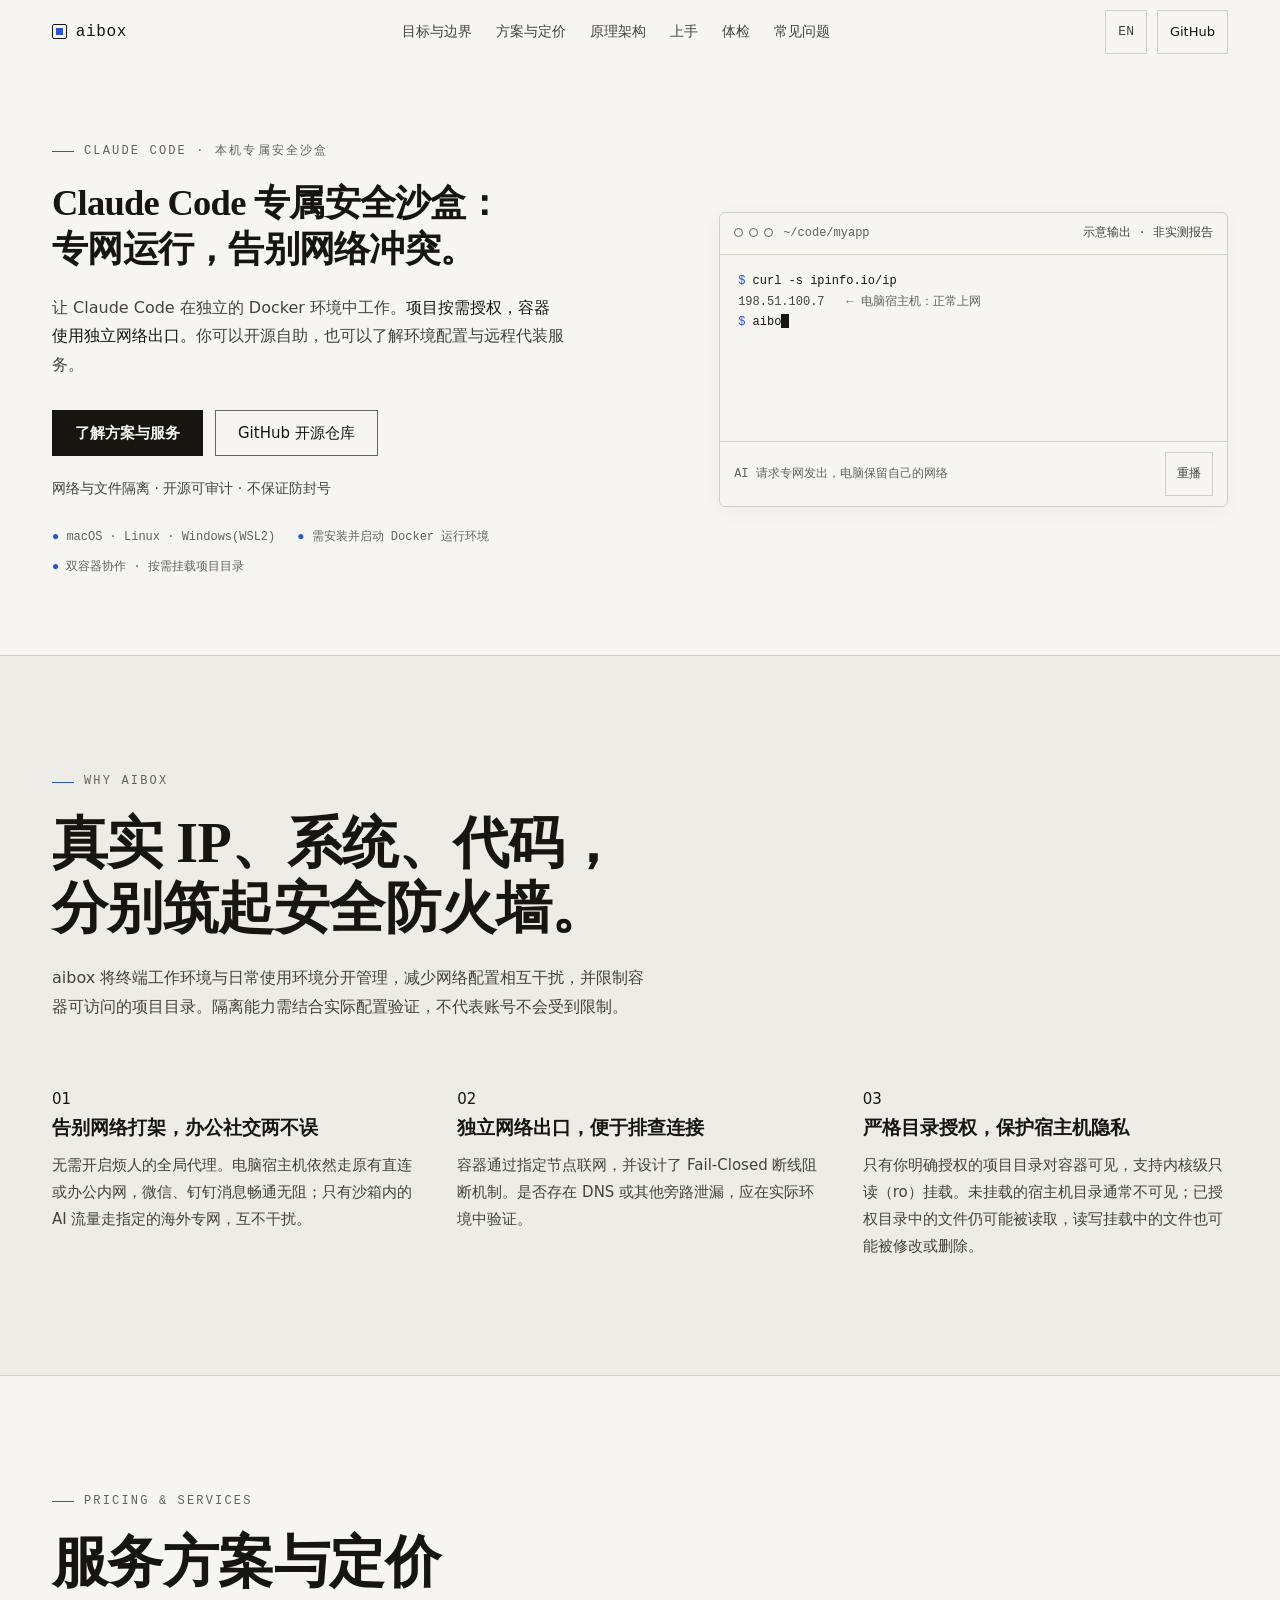
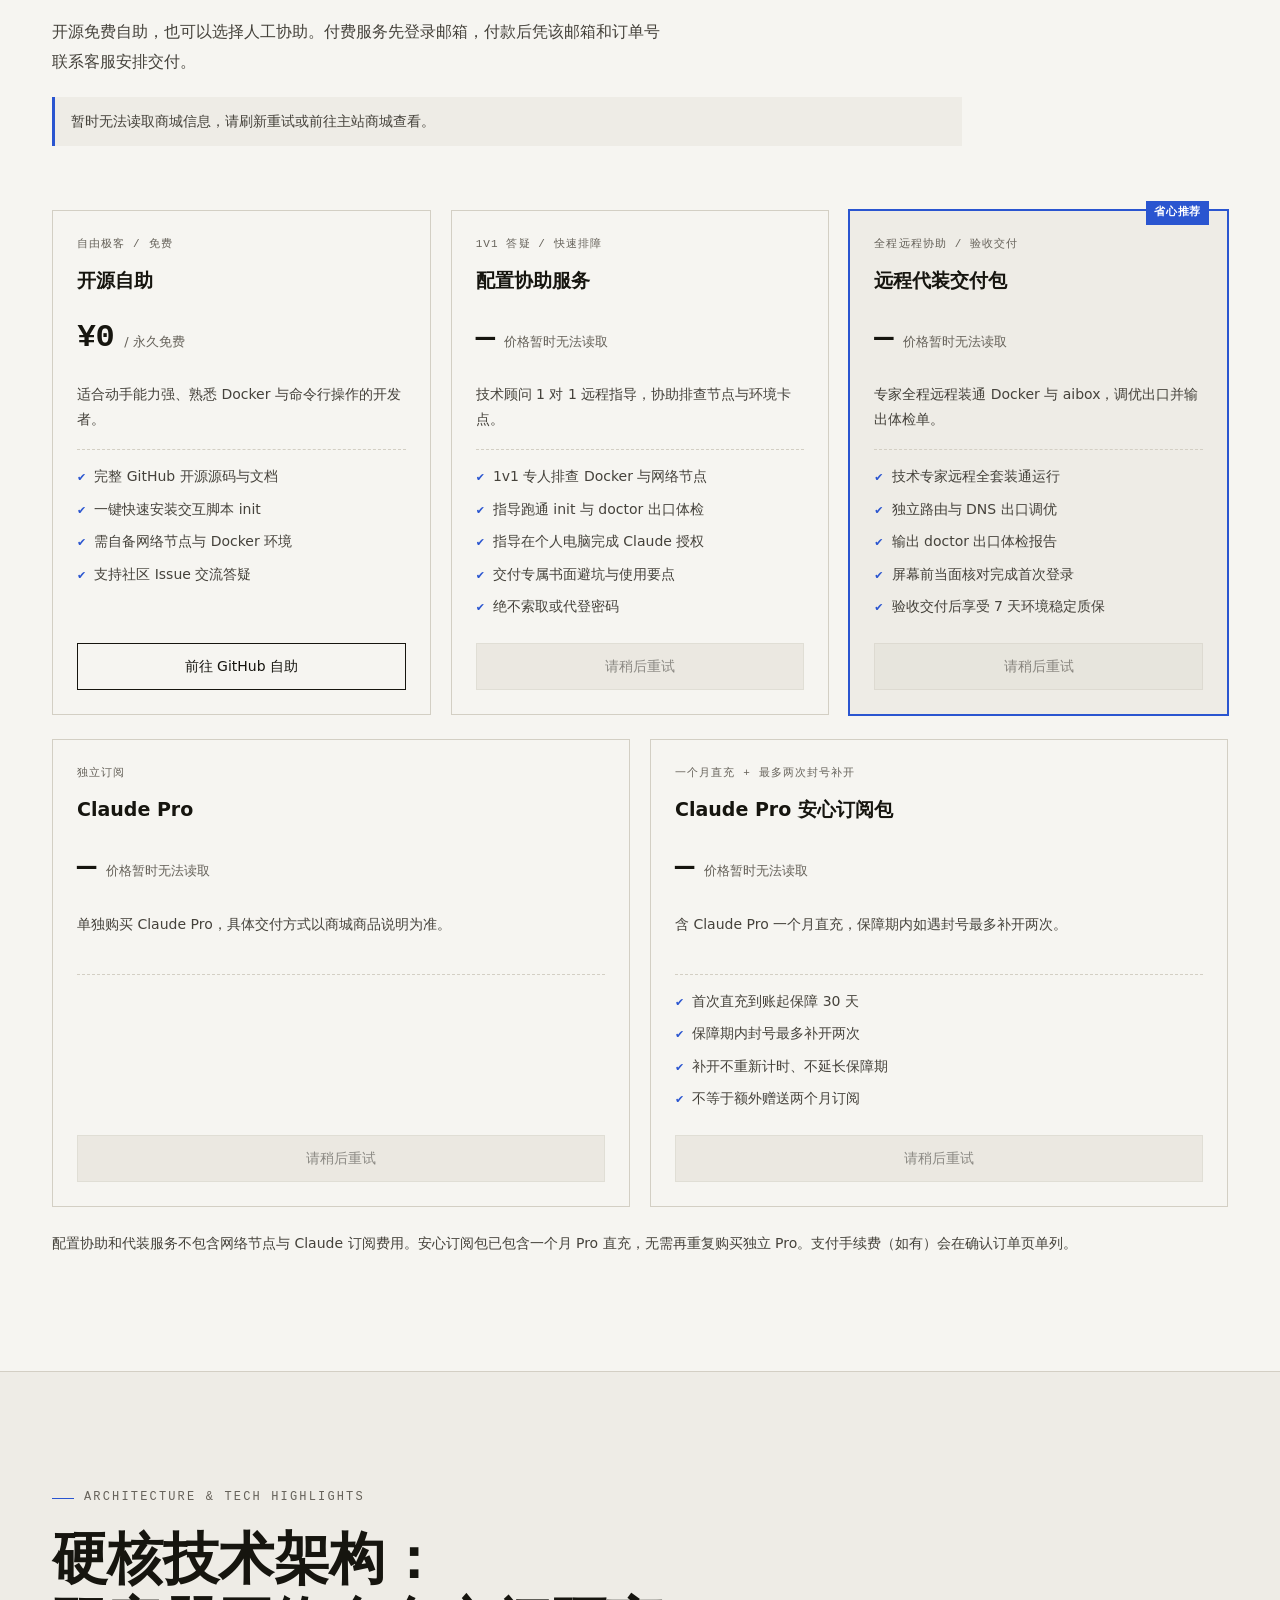
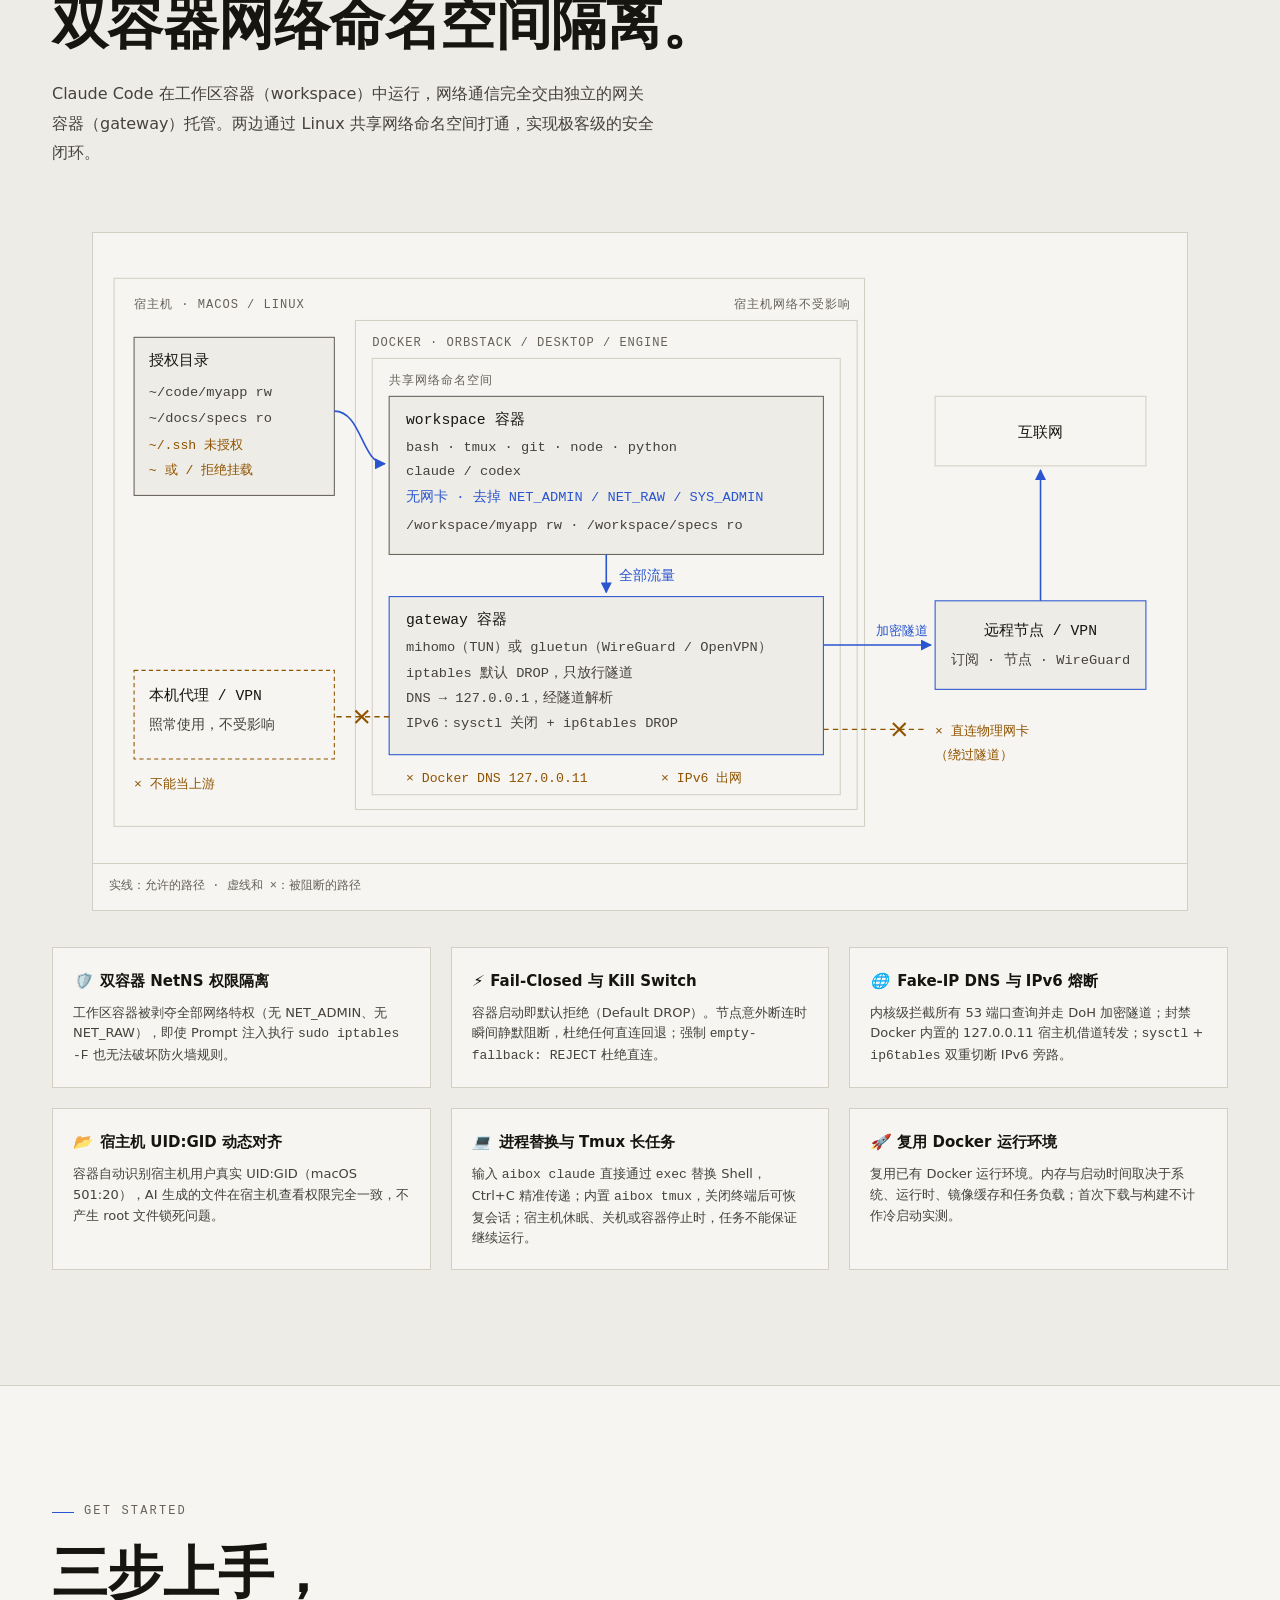
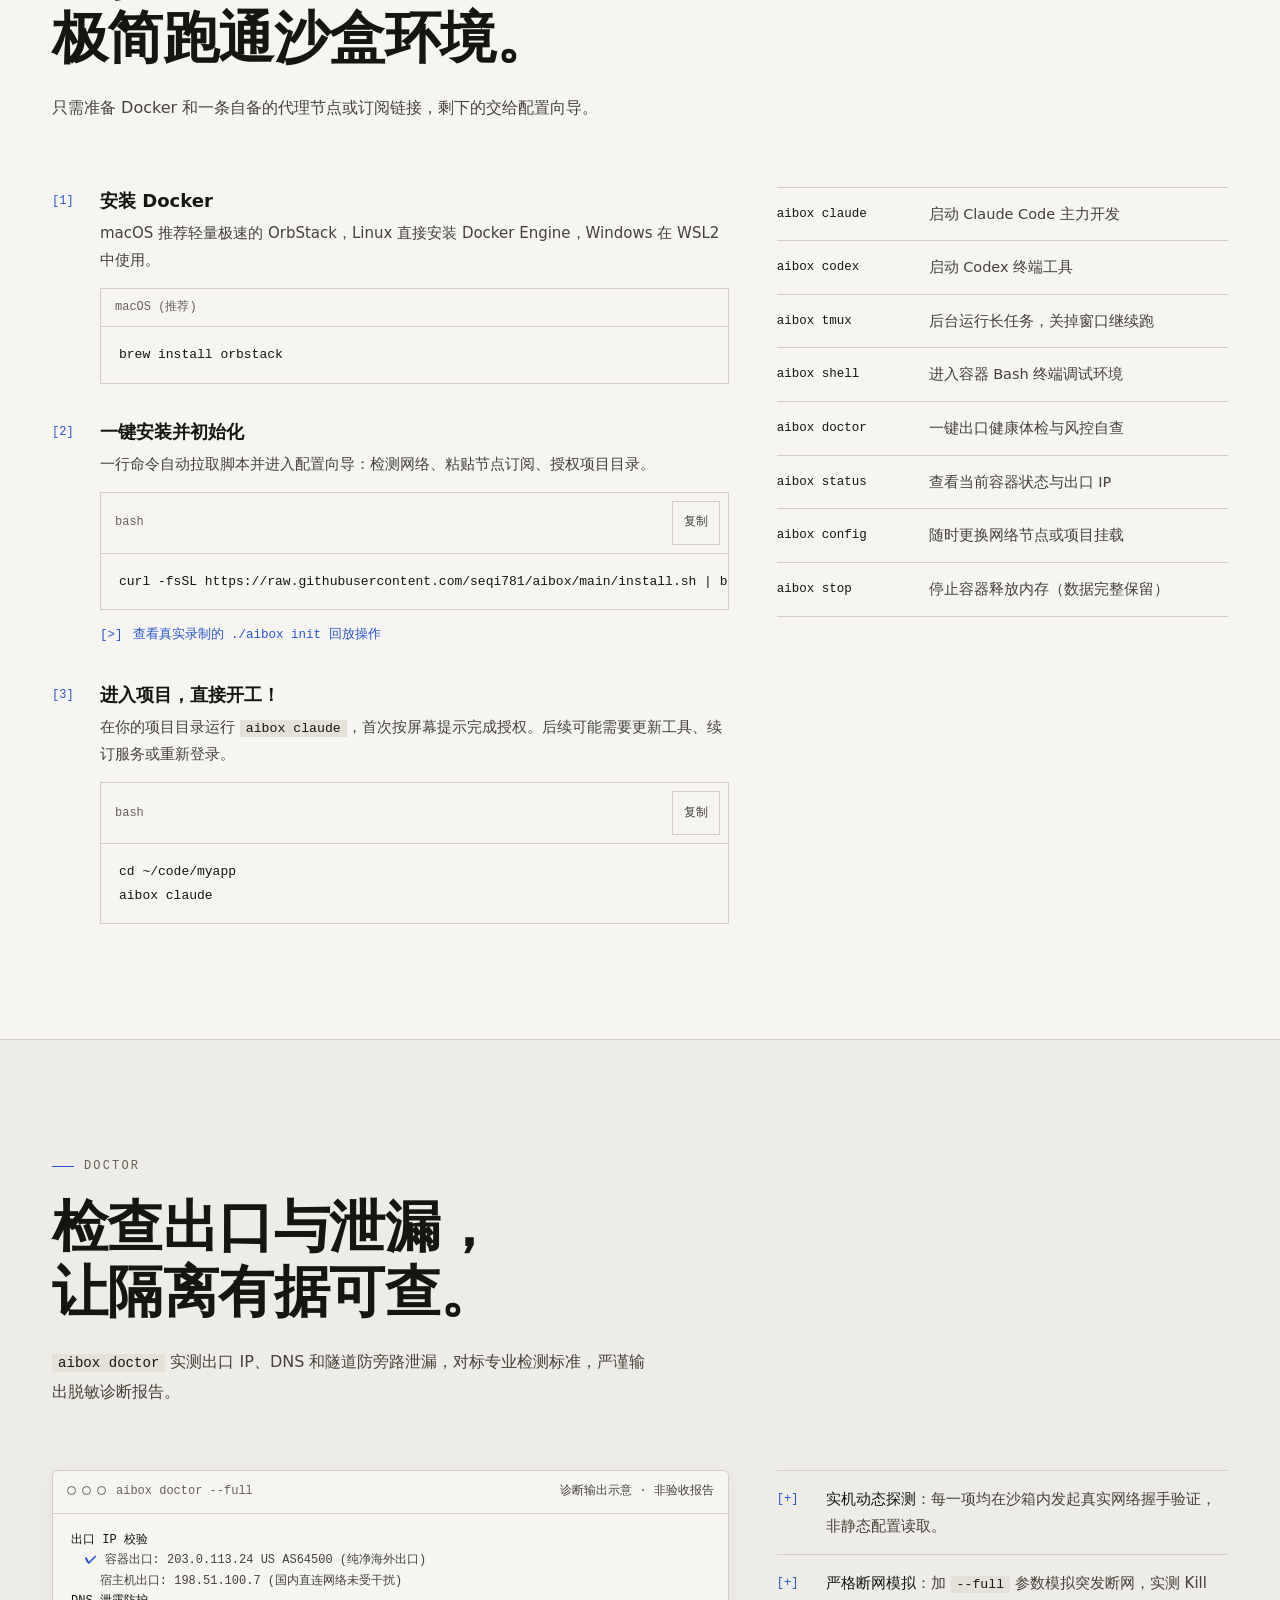
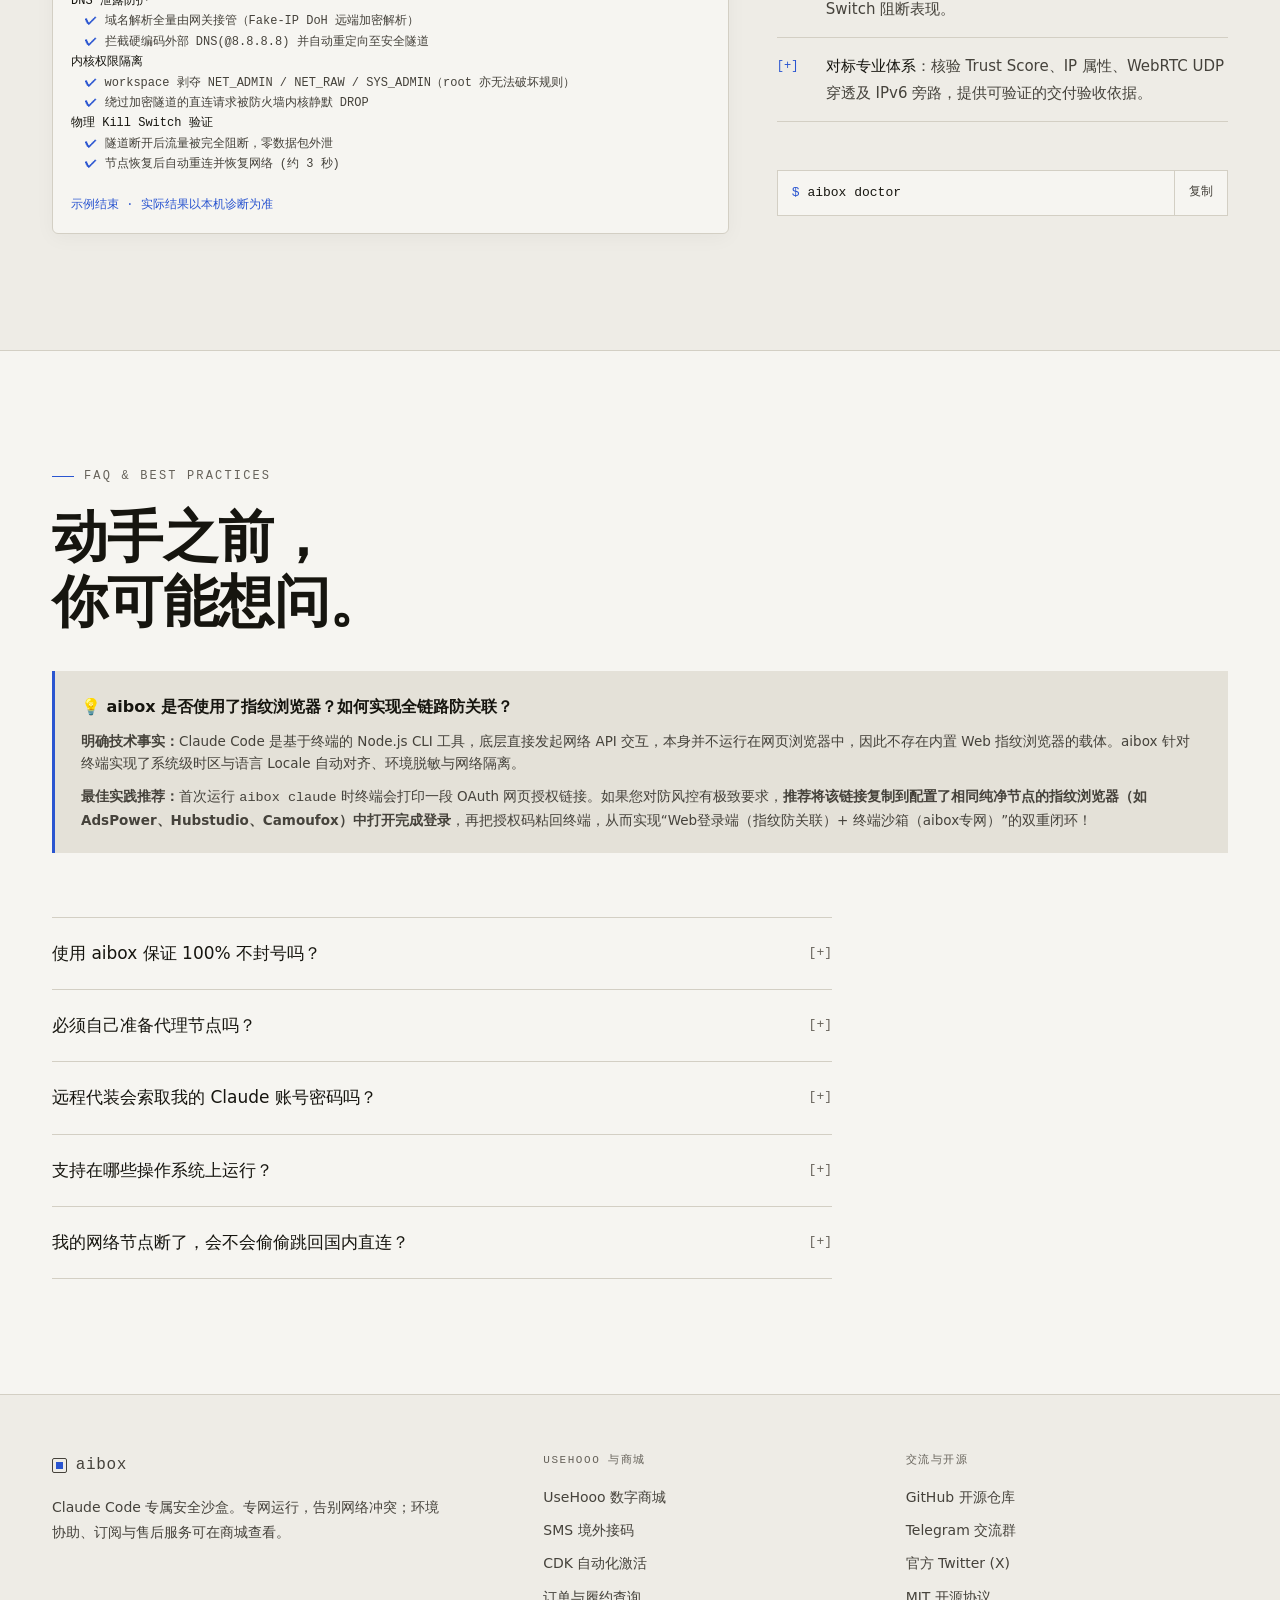
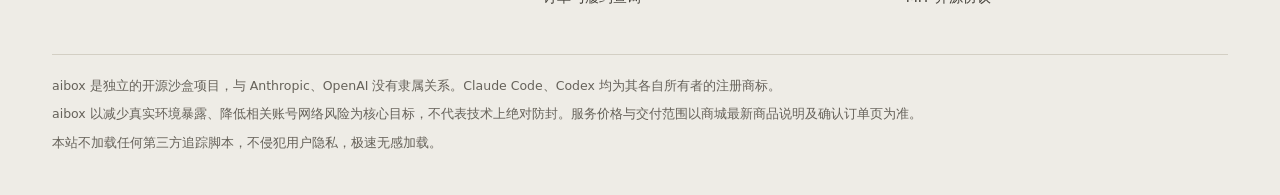
==== commit f7a03d91: "feat: connect independent aibox pricing to the UseHooo catalog" ====
--- a/index.html
+++ b/index.html
@@ -3,25 +3,21 @@
 <head>
 <meta charset="utf-8">
 <meta name="viewport" content="width=device-width, initial-scale=1">
-<title>aibox — 为 Claude Code 隔离真实 IP 与本机环境</title>
-<meta name="description" content="aibox 让 Claude Code 在独立的 Docker 环境中经远程节点联网，减少真实公网 IP、宿主机系统信息和个人文件的暴露，以降低相关账号风控与封号风险为目标。支持 Codex；不保证防封号，也不提供完整机器指纹伪装。">
+<title>aibox — Claude Code 专属安全沙盒 | 专网运行，告别网络冲突</title>
+<meta name="description" content="为 Claude Code 等命令行 AI 编程工具提供独立网络出口与宿主机隔离的 Docker 终端沙箱。专网稳定运行，微信与办公网络不打架，支持 UseHooo 官方环境代装、Claude 直充与 30 天封号安心包。">
 <meta name="color-scheme" content="light dark">
 <meta name="theme-color" content="#f6f5f1" media="(prefers-color-scheme: light)">
 <meta name="theme-color" content="#0a0a09" media="(prefers-color-scheme: dark)">
-<link rel="canonical" href="https://SITE_DOMAIN/">
-<link rel="alternate" hreflang="zh-CN" href="https://SITE_DOMAIN/">
-<link rel="alternate" hreflang="en" href="https://SITE_DOMAIN/en/">
+<link rel="canonical" href="https://usehooo.com/aibox/">
+<link rel="alternate" hreflang="zh-CN" href="https://usehooo.com/aibox/">
+<link rel="alternate" hreflang="en" href="https://usehooo.com/aibox/en/">
 <link rel="icon" href="favicon.svg" type="image/svg+xml">
 <meta property="og:type" content="website">
 <meta property="og:site_name" content="aibox">
-<meta property="og:title" content="aibox — 为 Claude Code 隔离真实 IP 与本机环境">
-<meta property="og:description" content="用独立出口和容器环境减少真实机器信息暴露，以降低账号风险为目标。断线阻断、目录授权；不保证防封号。">
-<meta property="og:url" content="https://SITE_DOMAIN/">
+<meta property="og:title" content="aibox — Claude Code 专属安全沙盒">
+<meta property="og:description" content="专网运行，告别网络冲突。为 Claude Code 提供独立网络出口与文件隔离，提供环境配置、远程代装与订阅服务入口。">
+<meta property="og:url" content="https://usehooo.com/aibox/">
 <meta property="og:locale" content="zh_CN">
-<meta property="og:locale:alternate" content="en_US">
-<!-- 导出 og.png（1200×630，源文件 og.svg）后取消下面两行的注释 -->
-<!-- <meta property="og:image" content="https://SITE_DOMAIN/og.png"> -->
-<!-- <meta name="twitter:card" content="summary_large_image"> -->
 <link rel="stylesheet" href="assets/site.css">
 </head>
 <body>
@@ -32,14 +28,28 @@
     <a class="logo" href="./" aria-label="aibox 首页"><i aria-hidden="true"></i>aibox</a>
     <nav class="links" aria-label="页面导航">
       <a href="#why">目标与边界</a>
-      <a href="#how">原理</a>
+      <a href="#pricing">方案与定价</a>
+      <a href="#how">原理架构</a>
       <a href="#start">上手</a>
       <a href="#doctor">体检</a>
       <a href="#faq">常见问题</a>
     </nav>
     <div class="hdr-r">
+      <details class="mobile-menu">
+        <summary>目录</summary>
+        <nav aria-label="移动端页面导航">
+      <a href="#why">目标与边界</a>
+      <a href="#pricing">方案与定价</a>
+      <a href="#how">原理架构</a>
+      <a href="#start">上手</a>
+      <a href="#doctor">体检</a>
+      <a href="#faq">常见问题</a>
+
+        </nav>
+      </details>
+
       <a class="lang" href="en/" hreflang="en" lang="en">EN</a>
-      <a class="hdr-cta" href="https://github.com/seqi781/aibox">GitHub</a>
+      <a class="hdr-cta" href="https://github.com/seqi781/aibox" target="_blank" rel="noopener">GitHub</a>
     </div>
   </div>
 </header>
@@ -47,101 +57,129 @@
 <main id="main">
 
 <!-- ============ 首屏 ============ -->
-<section class="hero" aria-labelledby="hero-title">
+<section class="hero" id="hero" aria-labelledby="hero-title">
   <div class="shell hero-grid">
     <div>
-      <p class="eyebrow">CLAUDE CODE · DOCKER</p>
-      <h1 id="hero-title">运行 Claude Code，<br>少暴露真实环境。</h1>
-      <p class="sub">让 Claude Code 在 Docker 中通过独立节点联网。<b>目标是减少真实公网 IP、宿主机系统信息和个人配置被工具获取或随请求暴露，降低相关账号风控与封号风险。</b>Codex 等终端工具也能使用。</p>
+      <p class="eyebrow">CLAUDE CODE · 本机专属安全沙盒</p>
+      <h1 id="hero-title">Claude Code 专属安全沙盒：<br>专网运行，告别网络冲突。</h1>
+      <p class="sub">让 Claude Code 在独立的 Docker 环境中工作。<b>项目按需授权，容器使用独立网络出口。</b>你可以开源自助，也可以了解环境配置与远程代装服务。</p>
       <div class="btns">
-        <a class="btn p" href="#start">开始使用</a>
-        <a class="btn g" href="https://github.com/seqi781/aibox">GitHub 仓库</a>
-      </div>
-      <p class="note">提供网络与文件隔离，不保证防封号，也不提供完整机器指纹伪装。<a href="#why">查看保护范围</a></p>
+        <a class="btn p" href="#pricing">了解方案与服务</a>
+        <a class="btn g" href="https://github.com/seqi781/aibox" target="_blank" rel="noopener">GitHub 开源仓库</a>
+      </div>
+      <p class="note">网络与文件隔离 · 开源可审计 · 不保证防封号</p>
       <ul class="hero-meta" aria-label="概况">
-        <li>macOS · Linux</li>
-        <li>Windows 可在 WSL2 中使用</li>
-        <li>两个容器，无需虚拟机</li>
+        <li>macOS · Linux · Windows(WSL2)</li>
+        <li>需安装并启动 Docker 运行环境</li>
+        <li>双容器协作 · 按需挂载项目目录</li>
       </ul>
     </div>
 
     <figure class="term" style="margin:0">
       <div class="term-bar">
         <span><span class="dots" aria-hidden="true"><i></i><i></i><i></i></span>~/code/myapp</span>
-        <span class="tag">示意输出 · IP 为文档保留地址</span>
-      </div>
-      <pre id="demo" style="white-space:pre-wrap" aria-label="终端演示：主机照常上网；进入 aibox 后，容器只走 aibox 的节点，再启动 Claude Code"><span class="ps">$ </span><span class="cm">curl -s ipinfo.io/ip</span>
-198.51.100.7<span class="d">   ← 主机：照常上网</span>
+        <span class="tag">示意输出 · 非实测报告</span>
+      </div>
+      <pre id="demo" aria-label="终端演示：主机照常上网；进入 aibox 后，容器只走 aibox 的节点，再启动 Claude Code"><span class="ps">$ </span><span class="cm">curl -s ipinfo.io/ip</span>
+198.51.100.7<span class="d">   ← 电脑宿主机：正常上网</span>
 <span class="ps">$ </span><span class="cm">aibox shell</span>
-<span class="pa">[aibox]</span> 你在 aibox 容器里（网关 mihomo，所有流量经代理）。
-<span class="pa">[aibox] /workspace/myapp$ </span><span class="cm">curl -s ipinfo.io/ip</span>
-203.0.113.24<span class="d">   ← 容器：只走节点</span>
-<span class="pa">[aibox] /workspace/myapp$ </span><span class="cm">claude</span>
-<span class="d">    … Claude Code 在容器里运行（界面略）…</span>
+<span class="pa">[aibox]</span> 欢迎进入安全沙盒（专网出口）
+<span class="pa">[aibox] ~/code/myapp$ </span><span class="cm">curl -s ipinfo.io/ip</span>
+203.0.113.24<span class="d">   ← 容器沙箱：走海外节点</span>
+<span class="pa">[aibox] ~/code/myapp$ </span><span class="cm">claude</span>
+<span class="d">    … Claude Code 启动完成，正在安全运行 …</span>
 </pre>
       <figcaption class="term-foot">
-        <span>AI 请求经节点发出，主机保留自己的网络</span>
+        <span>AI 请求专网发出，电脑保留自己的网络</span>
         <button class="mini" type="button" id="demo-replay">重播</button>
       </figcaption>
     </figure>
     <script type="application/json" id="demo-script">[
       {"cmd": "curl -s ipinfo.io/ip"},
-      {"out": "198.51.100.7", "note": "   ← 主机：照常上网", "wait": 900},
+      {"out": "198.51.100.7", "note": "   ← 电脑宿主机：正常上网", "wait": 900},
       {"cmd": "aibox shell"},
-      {"tag": "[aibox]", "out": " 你在 aibox 容器里（网关 mihomo，所有流量经代理）。", "wait": 700},
-      {"cmd": "curl -s ipinfo.io/ip", "ps": "[aibox] /workspace/myapp$ ", "pa": 1},
-      {"out": "203.0.113.24", "note": "   ← 容器：只走节点", "wait": 900},
-      {"cmd": "claude", "ps": "[aibox] /workspace/myapp$ ", "pa": 1},
-      {"out": "    … Claude Code 在容器里运行（界面略）…", "cls": "d", "wait": 800}
+      {"tag": "[aibox]", "out": " 欢迎进入安全沙盒（专网出口）", "wait": 700},
+      {"cmd": "curl -s ipinfo.io/ip", "ps": "[aibox] ~/code/myapp$ ", "pa": 1},
+      {"out": "203.0.113.24", "note": "   ← 容器沙箱：走海外节点", "wait": 900},
+      {"cmd": "claude", "ps": "[aibox] ~/code/myapp$ ", "pa": 1},
+      {"out": "    … Claude Code 启动完成，正在安全运行 …", "cls": "d", "wait": 800}
     ]</script>
   </div>
 </section>
 
-<!-- ============ 为什么 ============ -->
+<!-- ============ 为什么 (目标与边界) ============ -->
 <section class="sec alt" id="why" aria-labelledby="why-title">
   <div class="shell">
     <p class="eyebrow">WHY AIBOX</p>
-    <h2 class="h2" id="why-title">真实 IP、系统、文件，<br>分别设一道边界。</h2>
-    <p class="lede">aibox 的目标是尽量避免 Claude Code 直接接触真实机器环境。它用远程出口和 Linux 容器减少暴露；具体能隔离什么，下面逐项说明。</p>
+    <h2 class="h2" id="why-title">真实 IP、系统、代码，<br>分别筑起安全防火墙。</h2>
+    <p class="lede">aibox 将终端工作环境与日常使用环境分开管理，减少网络配置相互干扰，并限制容器可访问的项目目录。隔离能力需结合实际配置验证，不代表账号不会受到限制。</p>
     <div class="feats sec-body">
-      <article>
-        <p class="q">01 / FILES</p>
-        <h3>只看得到你选的文件夹</h3>
-        <p>只挂载你授权的项目目录，个人 home 和未授权的配置目录不挂载。参考资料可以设为只读；项目内容仍会交给工具。</p>
-      </article>
-      <article>
-        <p class="q">02 / NETWORK</p>
-        <h3>AI 请求使用节点出口 IP</h3>
-        <p>工作容器的运行时流量强制经过远程代理或 VPN，让目标服务看到节点出口。节点断了，容器断网，避免回落到真实公网 IP。</p>
-      </article>
-      <article>
-        <p class="q">03 / ENVIRONMENT</p>
-        <h3>工具运行在独立 Linux 环境</h3>
-        <p>使用容器文件系统和独立 home 卷，减少对宿主机系统与个人配置的直接访问。容器仍可见内核、CPU 架构和部分资源信息。</p>
-      </article>
-    </div>
-    <div class="tbl-wrap below">
-      <table class="cmp">
-        <caption>保护范围与仍然可见的信息</caption>
-        <thead><tr><th scope="col">关注点</th><th scope="col">aibox 提供</th><th scope="col">仍然存在的边界</th></tr></thead>
-        <tbody>
-          <tr><th scope="row">真实公网 IP</th><td class="us" data-label="aibox 提供">容器内 AI 请求经远程节点发出，配合 DNS 防护与断线阻断。</td><td data-label="仍然存在的边界">宿主机浏览器登录使用自己的网络；代理或 VPN 服务商仍能看到连接来源。</td></tr>
-          <tr><th scope="row">系统与机器信息</th><td class="us" data-label="aibox 提供">独立 Linux 用户空间、容器 home 和运行环境。</td><td data-label="仍然存在的边界">不隐藏全部硬件特征；内核、CPU 架构、资源信息及对齐的 UID/GID 仍可能被识别。</td></tr>
-          <tr><th scope="row">文件与身份信息</th><td class="us" data-label="aibox 提供">仅挂载授权目录，容器内使用 <code>/workspace/项目名</code> 路径。</td><td data-label="仍然存在的边界">项目文件、Git 元数据和主动传入的环境变量，仍可能包含真实路径或身份信息。</td></tr>
-          <tr><th scope="row">账号风控与封号</th><td class="us" data-label="aibox 提供">以降低环境暴露相关风险为目标，提供出口检查和隔离机制。</td><td data-label="仍然存在的边界">不修改工具遥测或账号标识；不保证无法关联设备，也不保证账号不被限制。</td></tr>
-        </tbody>
-      </table>
-    </div>
-    <p class="note">初始化、镜像拉取与构建、订阅预检及首次下载、节点域名的引导解析，可能使用宿主机或网关的直连网络。环境检查还会从宿主机查询本机 IP / DNS；这些不属于容器内 AI 请求的代理链路。</p>
-  </div>
-</section>
-
-<!-- ============ 原理 ============ -->
-<section class="sec" id="how" aria-labelledby="how-title">
-  <div class="shell">
-    <p class="eyebrow">HOW IT WORKS</p>
-    <h2 class="h2" id="how-title">代理独立于主机，<br>两边互不影响。</h2>
-    <p class="lede">Claude Code 在 workspace 容器里运行，联网交给独立的 gateway 容器（mihomo 或 VPN）。容器内的 AI 请求从远程节点出网，减少真实公网 IP 暴露；你电脑上的 Clash、VPN 和系统代理照常使用。</p>
+      <div class="feat">
+        <span class="num">01</span>
+        <h3>告别网络打架，办公社交两不误</h3>
+        <p>无需开启烦人的全局代理。电脑宿主机依然走原有直连或办公内网，微信、钉钉消息畅通无阻；只有沙箱内的 AI 流量走指定的海外专网，互不干扰。</p>
+      </div>
+      <div class="feat">
+        <span class="num">02</span>
+        <h3>独立网络出口，便于排查连接</h3>
+        <p>容器通过指定节点联网，并设计了 Fail-Closed 断线阻断机制。是否存在 DNS 或其他旁路泄漏，应在实际环境中验证。</p>
+      </div>
+      <div class="feat">
+        <span class="num">03</span>
+        <h3>严格目录授权，保护宿主机隐私</h3>
+        <p>只有你明确授权的项目目录对容器可见，支持内核级只读（ro）挂载。未挂载的宿主机目录通常不可见；已授权目录中的文件仍可能被读取，读写挂载中的文件也可能被修改或删除。</p>
+      </div>
+    </div>
+  </div>
+</section>
+
+<!-- ============ 方案与定价选型 (紧跟在“安全防火墙”之后) ============ -->
+<section class="sec" id="pricing" aria-labelledby="pricing-title"><div class="shell">
+ <p class="eyebrow">PRICING &amp; SERVICES</p><h2 class="h2" id="pricing-title">服务方案与定价</h2>
+ <p class="lede">开源免费自助，也可以选择人工协助。付费服务先登录邮箱，付款后凭该邮箱和订单号联系客服安排交付。</p>
+ <p class="note pricing-status" id="service-status" role="status">正在读取商城最新商品信息…</p>
+ <div class="pricing-grid sec-body"><article class="price-card" data-product-sku="aibox_open_source">
+ <span class="card-badge" data-field="badge" hidden></span>
+ <div><p class="card-tag" data-field="eyebrow">自由极客 / 免费</p><h3 class="card-name" data-field="name">开源自助</h3>
+ <div class="price-box"><span class="price-num" data-field="price">¥0</span><span class="price-unit" data-field="unit">/ 永久免费</span><span class="price-orig" data-field="original" hidden></span></div>
+ <p class="card-desc" data-field="description">适合动手能力强、熟悉 Docker 与命令行操作的开发者。</p><ul class="card-items" data-field="features"><li>完整 GitHub 开源源码与文档</li><li>一键快速安装交互脚本 init</li><li>需自备网络节点与 Docker 环境</li><li>支持社区 Issue 交流答疑</li></ul><p class="card-service-notice" data-field="notice"></p></div>
+ <a class="card-btn" data-field="button" href="https://github.com/seqi781/aibox" target="_blank" rel="noopener">前往 GitHub 自助</a>
+ </article><article class="price-card" data-product-sku="aibox_setup_assistance">
+ <span class="card-badge" data-field="badge" hidden></span>
+ <div><p class="card-tag" data-field="eyebrow">1v1 答疑 / 快速排障</p><h3 class="card-name" data-field="name">配置协助服务</h3>
+ <div class="price-box"><span class="price-num" data-field="price">—</span><span class="price-unit" data-field="unit">正在读取最新价格</span><span class="price-orig" data-field="original" hidden></span></div>
+ <p class="card-desc" data-field="description">技术顾问 1 对 1 远程指导，协助排查节点与环境卡点。</p><ul class="card-items" data-field="features"><li>1v1 专人排查 Docker 与网络节点</li><li>指导跑通 init 与 doctor 出口体检</li><li>指导在个人电脑完成 Claude 授权</li><li>交付专属书面避坑与使用要点</li><li>绝不索取或代登密码</li></ul><p class="card-service-notice" data-field="notice"></p></div>
+ <a class="card-btn" data-field="button" aria-disabled="true">正在读取商品</a>
+ </article><article class="price-card featured" data-product-sku="aibox_remote_install">
+ <span class="card-badge" data-field="badge">省心推荐</span>
+ <div><p class="card-tag" data-field="eyebrow">全程远程协助 / 验收交付</p><h3 class="card-name" data-field="name">远程代装交付包</h3>
+ <div class="price-box"><span class="price-num" data-field="price">—</span><span class="price-unit" data-field="unit">正在读取最新价格</span><span class="price-orig" data-field="original" hidden></span></div>
+ <p class="card-desc" data-field="description">专家全程远程装通 Docker 与 aibox，调优出口并输出体检单。</p><ul class="card-items" data-field="features"><li>技术专家远程全套装通运行</li><li>独立路由与 DNS 出口调优</li><li>输出 doctor 出口体检报告</li><li>屏幕前当面核对完成首次登录</li><li>验收交付后享受 7 天环境稳定质保</li></ul><p class="card-service-notice" data-field="notice"></p></div>
+ <a class="card-btn primary" data-field="button" aria-disabled="true">正在读取商品</a>
+ </article></div>
+ <div class="pricing-addons"><article class="price-card" data-product-sku="claude_pro_cdk_1m">
+
+ <div><p class="card-tag" data-field="eyebrow">独立订阅</p><h3 class="card-name" data-field="name">Claude Pro</h3>
+ <div class="price-box"><span class="price-num" data-field="price">—</span><span class="price-unit" data-field="unit">正在读取最新价格</span><span class="price-orig" data-field="original" hidden></span></div>
+ <p class="card-desc" data-field="description">单独购买 Claude Pro，具体交付方式以商城商品说明为准。</p><ul class="card-items" data-field="features"></ul><p class="card-service-notice" data-field="notice"></p></div>
+ <a class="card-btn" data-field="button" aria-disabled="true">正在读取商品</a>
+ </article><article class="price-card" data-product-sku="claude_pro_assurance">
+
+ <div><p class="card-tag" data-field="eyebrow">一个月直充 + 最多两次封号补开</p><h3 class="card-name" data-field="name">Claude Pro 安心订阅包</h3>
+ <div class="price-box"><span class="price-num" data-field="price">—</span><span class="price-unit" data-field="unit">正在读取最新价格</span><span class="price-orig" data-field="original" hidden></span></div>
+ <p class="card-desc" data-field="description">含 Claude Pro 一个月直充，保障期内如遇封号最多补开两次。</p><ul class="card-items" data-field="features"><li>首次直充到账起保障 30 天</li><li>保障期内封号最多补开两次</li><li>补开不重新计时、不延长保障期</li><li>不等于额外赠送两个月订阅</li></ul><p class="card-service-notice" data-field="notice"></p></div>
+ <a class="card-btn" data-field="button" aria-disabled="true">正在读取商品</a>
+ </article></div>
+ <p class="note">配置协助和代装服务不包含网络节点与 Claude 订阅费用。安心订阅包已包含一个月 Pro 直充，无需再重复购买独立 Pro。支付手续费（如有）会在确认订单页单列。</p>
+ <noscript><p class="note">请启用 JavaScript 读取最新价格，或<a href="/store">前往商城查看与购买</a>。</p></noscript>
+ </div></section>
+
+<!-- ============ 原理与硬核技术 ============ -->
+<section class="sec alt" id="how" aria-labelledby="how-title">
+  <div class="shell">
+    <p class="eyebrow">ARCHITECTURE & TECH HIGHLIGHTS</p>
+    <h2 class="h2" id="how-title">硬核技术架构：<br>双容器网络命名空间隔离。</h2>
+    <p class="lede">Claude Code 在工作区容器（workspace）中运行，网络通信完全交由独立的网关容器（gateway）托管。两边通过 Linux 共享网络命名空间打通，实现极客级的安全闭环。</p>
 
     <figure class="diagram sec-body">
       <div class="diagram-scroll">
@@ -230,21 +268,41 @@
       <figcaption>实线：允许的路径 · 虚线和 ×：被阻断的路径<span class="hint"> · 左右滑动查看全图</span></figcaption>
     </figure>
 
-    <ul class="ticks cols below">
-      <li><span><b>主机不受影响</b>：代理和防火墙规则都在网关容器里，主机的网络设置一项不改；停掉 aibox，也没有什么要恢复。</span></li>
-      <li><span><b>容器只能走节点</b>：AI 所在的容器没有自己的网卡，流量和 DNS 都经网关；IPv6 禁用，绕过隧道直连会被防火墙拒绝。</span></li>
-      <li class="no"><span><b>不借用本机代理</b>：本机的 Clash 有分流规则，可能让流量直连，所以不能当上游。把它用的订阅链接填给 aibox 即可。</span></li>
-      <li class="dash"><span>边界：构建镜像时下载基础镜像和软件包，走的是主机网络。</span></li>
-    </ul>
+    <div class="tech-grid">
+      <div class="tech-card">
+        <h3><i>🛡️</i> 双容器 NetNS 权限隔离</h3>
+        <p>工作区容器被剥夺全部网络特权（无 NET_ADMIN、无 NET_RAW），即使 Prompt 注入执行 <code>sudo iptables -F</code> 也无法破坏防火墙规则。</p>
+      </div>
+      <div class="tech-card">
+        <h3><i>⚡</i> Fail-Closed 与 Kill Switch</h3>
+        <p>容器启动即默认拒绝（Default DROP）。节点意外断连时瞬间静默阻断，杜绝任何直连回退；强制 <code>empty-fallback: REJECT</code> 杜绝直连。</p>
+      </div>
+      <div class="tech-card">
+        <h3><i>🌐</i> Fake-IP DNS 与 IPv6 熔断</h3>
+        <p>内核级拦截所有 53 端口查询并走 DoH 加密隧道；封禁 Docker 内置的 127.0.0.11 宿主机借道转发；<code>sysctl</code> + <code>ip6tables</code> 双重切断 IPv6 旁路。</p>
+      </div>
+      <div class="tech-card">
+        <h3><i>📂</i> 宿主机 UID:GID 动态对齐</h3>
+        <p>容器自动识别宿主机用户真实 UID:GID（macOS 501:20），AI 生成的文件在宿主机查看权限完全一致，不产生 root 文件锁死问题。</p>
+      </div>
+      <div class="tech-card">
+        <h3><i>💻</i> 进程替换与 Tmux 长任务</h3>
+        <p>输入 <code>aibox claude</code> 直接通过 <code>exec</code> 替换 Shell，Ctrl+C 精准传递；内置 <code>aibox tmux</code>，关闭终端后可恢复会话；宿主机休眠、关机或容器停止时，任务不能保证继续运行。</p>
+      </div>
+      <div class="tech-card">
+        <h3><i>🚀</i> 复用 Docker 运行环境</h3>
+        <p>复用已有 Docker 运行环境。内存与启动时间取决于系统、运行时、镜像缓存和任务负载；首次下载与构建不计作冷启动实测。</p>
+      </div>
+    </div>
   </div>
 </section>
 
 <!-- ============ 上手 ============ -->
-<section class="sec alt" id="start" aria-labelledby="start-title">
+<section class="sec" id="start" aria-labelledby="start-title">
   <div class="shell">
     <p class="eyebrow">GET STARTED</p>
-    <h2 class="h2" id="start-title">三步上手，<br>剩下的交给向导。</h2>
-    <p class="lede">需要准备：Docker，以及一个代理订阅、节点链接或 WireGuard 配置。</p>
+    <h2 class="h2" id="start-title">三步上手，<br>极简跑通沙盒环境。</h2>
+    <p class="lede">只需准备 Docker 和一条自备的代理节点或订阅链接，剩下的交给配置向导。</p>
 
     <div class="two sec-body">
       <ol class="steps">
@@ -252,35 +310,26 @@
           <span class="n">[1]</span>
           <div>
             <h3>安装 Docker</h3>
-            <p>macOS 用 OrbStack 或 Docker Desktop，装好后启动它；Linux 用 Docker Engine，装完重新登录一次。</p>
-            <div class="os">
-              <div class="os-row"><span>macOS</span>
-                <div class="cli"><pre id="c-mac">brew install orbstack</pre><button class="copy" type="button" data-target="c-mac">复制</button></div>
-              </div>
-              <div class="os-row"><span>Linux</span>
-                <div class="cli"><pre id="c-linux">curl -fsSL https://get.docker.com | sudo sh &amp;&amp; sudo usermod -aG docker $USER</pre><button class="copy" type="button" data-target="c-linux">复制</button></div>
-              </div>
-            </div>
-            <p style="margin-top:12px">Windows：安装 Docker Desktop 并开启 WSL2 集成，之后的步骤都在 WSL 终端里进行。</p>
+            <p>macOS 推荐轻量极速的 OrbStack，Linux 直接安装 Docker Engine，Windows 在 WSL2 中使用。</p>
+            <div class="code"><div class="code-bar"><span>macOS (推荐)</span></div>
+<pre>brew install orbstack</pre></div>
           </div>
         </li>
         <li>
           <span class="n">[2]</span>
           <div>
-            <h3>运行配置向导</h3>
-            <p>向导只问两件事：网络出口（粘贴订阅或节点链接，当场测试）和交给 AI 的项目文件夹。首次构建镜像约 3～5 分钟。</p>
+            <h3>一键安装并初始化</h3>
+            <p>一行命令自动拉取脚本并进入配置向导：检测网络、粘贴节点订阅、授权项目目录。</p>
             <div class="code"><div class="code-bar"><span>bash</span><button class="mini copy" type="button" data-target="c-init">复制</button></div>
-<pre id="c-init">git clone https://github.com/seqi781/aibox ~/aibox
-cd ~/aibox
-./aibox init</pre></div>
-            <a class="rec-link" href="init/"><span aria-hidden="true">[&gt;]</span>看一段真实录制的 ./aibox init</a>
+<pre id="c-init">curl -fsSL https://raw.githubusercontent.com/seqi781/aibox/main/install.sh | bash</pre></div>
+            <a class="rec-link" href="init/"><span aria-hidden="true">[&gt;]</span>查看真实录制的 ./aibox init 回放操作</a>
           </div>
         </li>
         <li>
           <span class="n">[3]</span>
           <div>
-            <h3>在项目里启动</h3>
-            <p>在项目文件夹里运行。第一次按提示登录，之后不用再登。</p>
+            <h3>进入项目，直接开工！</h3>
+            <p>在你的项目目录运行 <code>aibox claude</code>，首次按屏幕提示完成授权。后续可能需要更新工具、续订服务或重新登录。</p>
             <div class="code"><div class="code-bar"><span>bash</span><button class="mini copy" type="button" data-target="c-run">复制</button></div>
 <pre id="c-run">cd ~/code/myapp
 aibox claude</pre></div>
@@ -290,106 +339,99 @@
 
       <div>
         <ul class="checks cmds" aria-label="日常命令">
-          <li><span><code>aibox claude</code></span>启动 Claude Code</li>
-          <li><span><code>aibox codex</code></span>启动 Codex</li>
-          <li><span><code>aibox shell</code></span>进入容器终端</li>
-          <li><span><code>aibox tmux</code></span>关掉终端，任务继续跑；再次运行回到原处</li>
-          <li><span><code>aibox status</code></span>运行状态和出口 IP</li>
-          <li><span><code>aibox stop</code></span>停止（数据保留）</li>
-          <li><span><code>aibox restart</code></span>重启（改完配置后用）</li>
-          <li><span><code>aibox config</code></span>修改网络出口和项目文件夹</li>
-          <li><span><code>aibox doctor</code></span>检查隔离是否生效</li>
+          <li><span><code>aibox claude</code></span>启动 Claude Code 主力开发</li>
+          <li><span><code>aibox codex</code></span>启动 Codex 终端工具</li>
+          <li><span><code>aibox tmux</code></span>后台运行长任务，关掉窗口继续跑</li>
+          <li><span><code>aibox shell</code></span>进入容器 Bash 终端调试环境</li>
+          <li><span><code>aibox doctor</code></span>一键出口健康体检与风控自查</li>
+          <li><span><code>aibox status</code></span>查看当前容器状态与出口 IP</li>
+          <li><span><code>aibox config</code></span>随时更换网络节点或项目挂载</li>
+          <li><span><code>aibox stop</code></span>停止容器释放内存（数据完整保留）</li>
         </ul>
-        <p class="note">也可以让 AI 帮你配：在 aibox 目录里对 Claude Code 或 Codex 说「帮我把 aibox 配好」，它会按 <code>AGENTS.md</code> 里的步骤操作，订阅链接和文件夹会先问你。</p>
-      </div>
-    </div>
-  </div>
-</section>
-
-<!-- ============ 体检 ============ -->
-<section class="sec" id="doctor" aria-labelledby="doctor-title">
+      </div>
+    </div>
+  </div>
+</section>
+
+<!-- ============ 出口纯净度体检 ============ -->
+<section class="sec alt" id="doctor" aria-labelledby="doctor-title">
   <div class="shell">
     <p class="eyebrow">DOCTOR</p>
     <h2 class="h2" id="doctor-title">检查出口与泄漏，<br>让隔离有据可查。</h2>
-    <p class="lede"><code>aibox doctor</code> 实测出口 IP、DNS 和隧道绕过路径，最后汇总出口 IP 的类型和风险。检查通过只代表已检查项通过，不代表 Claude Code 无法识别设备或账号不会被限制。</p>
+    <p class="lede"><code>aibox doctor</code> 实测出口 IP、DNS 和隧道防旁路泄漏，对标专业检测标准，严谨输出脱敏诊断报告。</p>
 
     <div class="two sec-body">
       <figure class="term" style="margin:0">
-        <div class="term-bar"><span><span class="dots" aria-hidden="true"><i></i><i></i><i></i></span>aibox doctor --full</span><span class="tag">节选 · 示意输出</span></div>
-        <pre><span class="hd">出口</span>
-  <span class="ok">✔</span> 容器出口: 203.0.113.24 US AS64500 Example
-    宿主机出口: 198.51.100.7
-<span class="hd">DNS</span>
-  <span class="ok">✔</span> 域名解析由网关接管（fake-ip，真实解析在代理远端完成）
-  <span class="ok">✔</span> 程序硬编码外部 DNS(@8.8.8.8) 也被劫持到网关
-<span class="hd">隔离</span>
-  <span class="ok">✔</span> workspace 无 NET_ADMIN / NET_RAW / SYS_ADMIN（root 也改不了网络）
-  <span class="ok">✔</span> 绕过隧道直连物理网卡被防火墙拒绝
-<span class="hd">断线阻断（模拟隧道断开）</span>
-  <span class="ok">✔</span> 隧道断开后流量被完全阻断
-  <span class="ok">✔</span> 隧道恢复后自动重新联网（约 4 秒）
-
-<span class="ok">全部通过</span> <span class="d">… 后面接环境检测报告</span></pre>
+        <div class="term-bar"><span><span class="dots" aria-hidden="true"><i></i><i></i><i></i></span>aibox doctor --full</span><span class="tag">诊断输出示意 · 非验收报告</span></div>
+        <pre><span class="hd">出口 IP 校验</span>
+  <span class="ok">✔</span> 容器出口: 203.0.113.24 US AS64500 (纯净海外出口)
+    宿主机出口: 198.51.100.7 (国内直连网络未受干扰)
+<span class="hd">DNS 泄露防护</span>
+  <span class="ok">✔</span> 域名解析全量由网关接管（Fake-IP DoH 远端加密解析）
+  <span class="ok">✔</span> 拦截硬编码外部 DNS(@8.8.8.8) 并自动重定向至安全隧道
+<span class="hd">内核权限隔离</span>
+  <span class="ok">✔</span> workspace 剥夺 NET_ADMIN / NET_RAW / SYS_ADMIN（root 亦无法破坏规则）
+  <span class="ok">✔</span> 绕过加密隧道的直连请求被防火墙内核静默 DROP
+<span class="hd">物理 Kill Switch 验证</span>
+  <span class="ok">✔</span> 隧道断开后流量被完全阻断，零数据包外泄
+  <span class="ok">✔</span> 节点恢复后自动重连并恢复网络 (约 3 秒)
+
+<span class="ok">示例结束 · 实际结果以本机诊断为准</span></pre>
       </figure>
       <div>
         <ul class="ticks">
-          <li><span><b>实测，不是读配置</b>：每一项都在容器里真的发请求验证，有失败项时返回非 0。</span></li>
-          <li><span><b>断线测试</b>：加 <code>--full</code> 会模拟一次隧道断开，确认流量被阻断，再确认自动恢复。</span></li>
-          <li><span><b>环境检测报告</b>：查询出口 IP 类型、风险记录、时区与语言。出口查询经代理访问第三方服务；本机对比查询从宿主机直连，检测服务会看到本机 IP，分享报告前请脱敏。</span></li>
+          <li><span><b>实机动态探测</b>：每一项均在沙箱内发起真实网络握手验证，非静态配置读取。</span></li>
+          <li><span><b>严格断网模拟</b>：加 <code>--full</code> 参数模拟突发断网，实测 Kill Switch 阻断表现。</span></li>
+          <li><span><b>对标专业体系</b>：核验 Trust Score、IP 属性、WebRTC UDP 穿透及 IPv6 旁路，提供可验证的交付验收依据。</span></li>
         </ul>
-        <div class="cli below"><pre id="c-doctor">aibox doctor</pre><button class="copy" type="button" data-target="c-doctor">复制</button></div>
-      </div>
-    </div>
-  </div>
-</section>
-
-<!-- ============ FAQ ============ -->
-<section class="sec alt" id="faq" aria-labelledby="faq-title">
-  <div class="shell">
-    <p class="eyebrow">FAQ</p>
+        <div class="cli below"><pre id="c-doctor">aibox doctor</pre><button class="copy" type="button" data-target="c-doctor">复制命令</button></div>
+      </div>
+    </div>
+  </div>
+</section>
+
+<!-- ============ FAQ 与指纹科普 ============ -->
+<section class="sec" id="faq" aria-labelledby="faq-title">
+  <div class="shell">
+    <p class="eyebrow">FAQ & BEST PRACTICES</p>
     <h2 class="h2" id="faq-title">动手之前，<br>你可能想问。</h2>
+
+    <!-- 指纹浏览器协同实践科普 -->
+    <div class="fp-box">
+      <h3>💡 aibox 是否使用了指纹浏览器？如何实现全链路防关联？</h3>
+      <p><b>明确技术事实：</b>Claude Code 是基于终端的 Node.js CLI 工具，底层直接发起网络 API 交互，本身并不运行在网页浏览器中，因此不存在内置 Web 指纹浏览器的载体。aibox 针对终端实现了系统级时区与语言 Locale 自动对齐、环境脱敏与网络隔离。</p>
+      <p><b>最佳实践推荐：</b>首次运行 <code>aibox claude</code> 时终端会打印一段 OAuth 网页授权链接。如果您对防风控有极致要求，<b>推荐将该链接复制到配置了相同纯净节点的指纹浏览器（如 AdsPower、Hubstudio、Camoufox）中打开完成登录</b>，再把授权码粘回终端，从而实现“Web登录端（指纹防关联）+ 终端沙箱（aibox专网）”的双重闭环！</p>
+    </div>
+
     <div class="faq sec-body">
       <details>
-        <summary><span>目标是防封号吗？能完全隐藏真实机器吗？</span></summary>
+        <summary><span>使用 aibox 保证 100% 不封号吗？</span></summary>
         <div class="ans">
-          <p>目标是减少 Claude Code 获取或暴露真实公网 IP、本机系统与个人环境信息，以降低相关账号风控与封号风险。aibox 提供独立出口和容器隔离，不提供完整机器指纹伪装，也不保证防封号。</p>
-          <p>账号身份、使用行为、出口 IP 信誉和服务规则仍会影响账号状态。工具自己的遥测、账号标识与容器可见的内核和硬件信息，不会因此被消除。</p>
+          <p>没有任何工具能承诺“绝对防封”。Anthropic 官方风控涵盖节点历史信誉、账号注册来源、支付卡属地、输入内容违规等多重因素。aibox 专注为您构建最纯净的“网络隔离与环境防穿透”底座。如需商业风控对冲，可加购 UseHooo 官方提供的 <b>封号安心包</b>（¥499/月，拟提供30天保障，规则待确认）。</p>
         </div>
       </details>
       <details>
-        <summary><span>登录时打开的浏览器也走 aibox 吗？</span></summary>
+        <summary><span>必须自己准备代理节点吗？</span></summary>
         <div class="ans">
-          <p>宿主机浏览器使用它自己的网络设置，不会自动走容器的节点。aibox 约束的是工作容器内的 AI 请求；主机上的浏览器和其他程序需要单独管理。</p>
+          <p>是的，aibox 保持纯粹的技术中立与极客属性，工具本身不附带任何免费节点或代理。您可以使用常用的订阅链接（Clash、v2rayN、Shadowrocket 等格式均可自动识别），或自建 WireGuard 节点。</p>
         </div>
       </details>
       <details>
-        <summary><span>和 Clash 有什么关系？能直接用它吗？</span></summary>
+        <summary><span>远程代装会索取我的 Claude 账号密码吗？</span></summary>
         <div class="ans">
-          <p>两者管的不是一件事：Clash 管整台电脑上网，aibox 只管 AI 的出口，可以同时用。aibox 不能把本机 Clash 当上游，运行 <code>aibox config</code>，把 Clash 用的订阅链接粘贴进去即可。</p>
+          <p><b>绝对不会。</b>整个代装过程全程远程透明、可审计。在最后的登录环节，技术专家会暂停屏幕共享或等待您在本地终端中亲自输入授权凭据，严禁代登，保障您的数字资产安全。</p>
         </div>
       </details>
       <details>
-        <summary><span>支持哪些系统？</span></summary>
+        <summary><span>支持在哪些操作系统上运行？</span></summary>
         <div class="ans">
-          <p>macOS（推荐 OrbStack，Docker Desktop、Colima 也可以）和 Linux（Docker 25+、Compose 2.24+）。已在 Ubuntu 24.04 arm64、Docker 29 上实测通过；真实的 Mac、SELinux 和 rootless Docker 还没实测过，欢迎反馈。</p>
+          <p>完美支持 macOS（Intel / Apple Silicon 芯片，推荐使用 OrbStack 或 Docker Desktop）、原生 Linux（Ubuntu / Debian 等），以及 Windows 系统（需开启 WSL2 集成）。</p>
         </div>
       </details>
       <details>
-        <summary><span>Windows 怎么用？</span></summary>
+        <summary><span>我的网络节点断了，会不会偷偷跳回国内直连？</span></summary>
         <div class="ans">
-          <p>在 WSL2 里使用：安装 Docker Desktop 并开启 WSL2 集成，之后在 WSL 终端里操作，和 Linux 一样。</p>
-        </div>
-      </details>
-      <details>
-        <summary><span>节点断了会怎样？</span></summary>
-        <div class="ans">
-          <p>容器直接断网，不会改走本机网络。节点恢复后自动重连，不用重启。</p>
-        </div>
-      </details>
-      <details>
-        <summary><span>aibox 和 Anthropic、OpenAI 有关系吗？</span></summary>
-        <div class="ans">
-          <p>没有。aibox 是独立的开源项目，只是在容器里运行这些工具，使用时需要遵守它们各自的服务条款。</p>
+          <p>绝对不会。aibox 内置内核级 Fail-Closed 防火墙规则，节点一旦中断，沙箱内流量立即断网静默丢弃，绝不会有任何数据包走宿主机直连泄露真实 IP。节点恢复后约 3 秒自动重新联网。</p>
         </div>
       </details>
     </div>
@@ -403,33 +445,36 @@
     <div class="foot-grid">
       <div>
         <a class="logo" href="./"><i aria-hidden="true"></i>aibox</a>
-        <p style="margin:14px 0 0;max-width:28em">为 Claude Code 提供独立出口与容器环境，减少真实 IP、本机系统与个人文件的暴露。</p>
+        <p style="margin:14px 0 0;max-width:28em">Claude Code 专属安全沙盒。专网运行，告别网络冲突；环境协助、订阅与售后服务可在商城查看。</p>
       </div>
       <div>
-        <h2>项目</h2>
+        <h2>UseHooo 与商城</h2>
         <ul>
-          <li><a href="https://github.com/seqi781/aibox">GitHub 仓库</a></li>
-          <li><a href="https://github.com/seqi781/aibox/issues">问题反馈</a></li>
-          <li><a href="https://github.com/seqi781/aibox/blob/main/LICENSE">开源协议：LICENSE_NAME</a></li>
+          <li><a href="https://usehooo.com/store">UseHooo 数字商城</a></li>
+          <li><a href="https://usehooo.com/tools/sms">SMS 境外接码</a></li>
+          <li><a href="https://usehooo.com/activate">CDK 自动化激活</a></li>
+          <li><a href="https://usehooo.com/orders">订单与履约查询</a></li>
         </ul>
       </div>
       <div>
-        <h2>文档</h2>
+        <h2>交流与开源</h2>
         <ul>
-          <li><a href="https://github.com/seqi781/aibox/blob/main/docs/GUIDE.md">配置与使用指南</a></li>
-          <li><a href="https://github.com/seqi781/aibox/blob/main/docs/ARCHITECTURE.md">架构与安全设计</a></li>
-          <li><a href="https://github.com/seqi781/aibox/blob/main/AGENTS.md">AGENTS.md</a></li>
+          <li><a href="https://github.com/seqi781/aibox" target="_blank" rel="noopener">GitHub 开源仓库</a></li>
+          <li><a href="https://t.me/+3wcYpPtDyR9lNjE1" target="_blank" rel="noopener">Telegram 交流群</a></li>
+          <li><a href="https://x.com/MI5606401623599" target="_blank" rel="noopener">官方 Twitter (X)</a></li>
+          <li><a href="https://github.com/seqi781/aibox/blob/main/LICENSE" target="_blank" rel="noopener">MIT 开源协议</a></li>
         </ul>
       </div>
     </div>
     <div class="legal">
-      <p>aibox 是独立的开源项目，与 Anthropic、OpenAI 没有关联，也未获得其认可或背书。Claude Code、Codex 及相关名称是其各自所有者的商标，本站仅用于说明兼容性。</p>
-      <p>aibox 以减少真实机器环境暴露、降低相关账号风险为目标，不保证防封号。请在遵守当地法律法规和所用服务条款的前提下使用。</p>
-      <p>本站不使用 Cookie，不加载任何统计或追踪脚本，也不请求第三方资源。</p>
+      <p>aibox 是独立的开源沙盒项目，与 Anthropic、OpenAI 没有隶属关系。Claude Code、Codex 均为其各自所有者的注册商标。</p>
+      <p>aibox 以减少真实环境暴露、降低相关账号网络风险为核心目标，不代表技术上绝对防封。服务价格与交付范围以商城最新商品说明及确认订单页为准。</p>
+      <p>本站不加载任何第三方追踪脚本，不侵犯用户隐私，极速无感加载。</p>
     </div>
   </div>
 </footer>
 
+<script src="assets/pricing.js" defer></script>
 <script src="assets/site.js" defer></script>
 </body>
 </html>
--- a/assets/site.css
+++ b/assets/site.css
@@ -11,6 +11,8 @@
   --tx2: #45423b;
   --mut: #66625a;
   --acc: #2a55d0;
+  --on-acc: #fff;
+  --on-warn: #fff;
   --warn: #8f5300;
   --bad: #b0352a;
   --hdr-bg: rgba(246, 245, 241, .9);
@@ -37,6 +39,8 @@
     --tx2: #aaa69c;
     --mut: #8a867d;
     --acc: #7b9dff;
+    --on-acc: #101727;
+    --on-warn: #201600;
     --warn: #e5a84b;
     --bad: #e8776b;
     --hdr-bg: rgba(10, 10, 9, .88);
@@ -57,9 +61,10 @@
 }
 a { color: inherit; }
 img, svg { max-width: 100%; }
+[hidden] { display: none !important; }
 button { font: inherit; color: inherit; }
 code, kbd, pre { font-family: var(--font-mono); }
-:focus-visible { outline: 1px solid var(--acc); outline-offset: 3px; }
+:focus-visible { outline: 2px solid var(--acc); outline-offset: 3px; }
 ::selection { background: var(--acc); color: var(--bg); }
 .a { color: var(--acc); }
 .d { color: var(--mut); }
@@ -144,21 +149,30 @@
 .mini:hover { border-color: var(--tx); color: var(--tx); }
 
 /* ---------- 首屏 ---------- */
-.hero { padding: calc(var(--header) + clamp(48px, 8vw, 104px)) 0 clamp(64px, 8vw, 112px); }
-.hero-grid { display: grid; grid-template-columns: minmax(0, 1fr) minmax(0, 1.05fr); gap: clamp(40px, 5vw, 72px); align-items: center; }
+.hero { padding: calc(var(--header) + clamp(40px, 6vw, 88px)) 0 clamp(48px, 6vw, 96px); }
+.hero-grid {
+  display: grid;
+  grid-template-columns: minmax(0, 1.15fr) minmax(0, 0.95fr);
+  gap: clamp(32px, 4vw, 56px);
+  align-items: center;
+}
 .hero h1 {
   font-family: var(--font-serif); font-weight: 900;
-  font-size: clamp(34px, 4.3vw, 64px); line-height: 1.12; letter-spacing: -.02em;
-  margin: 22px 0 0;
-}
-.hero .sub { color: var(--tx2); font-size: 17px; line-height: 1.85; max-width: 30em; margin: 26px 0 34px; }
+  font-size: clamp(26px, 2.85vw, 44px); line-height: 1.25; letter-spacing: -.02em;
+  margin: 18px 0 0;
+  word-break: keep-all;
+}
+.hero .sub { color: var(--tx2); font-size: 16px; line-height: 1.8; max-width: 32em; margin: 22px 0 30px; }
 .hero .sub b { color: var(--tx); font-weight: 500; }
-.hero-meta { list-style: none; margin: 30px 0 0; padding: 0; display: flex; flex-wrap: wrap; gap: 8px 22px; font-family: var(--font-mono); font-size: 12px; color: var(--mut); }
+.hero-meta { list-style: none; margin: 26px 0 0; padding: 0; display: flex; flex-wrap: wrap; gap: 8px 22px; font-family: var(--font-mono); font-size: 12px; color: var(--mut); }
 .hero-meta li::before { content: "● "; color: var(--acc); }
-@media (max-width: 900px) { .hero-grid { grid-template-columns: minmax(0, 1fr); } }
+@media (max-width: 980px) {
+  .hero-grid { grid-template-columns: minmax(0, 1fr); gap: 36px; }
+  .hero h1 { font-size: clamp(28px, 4.5vw, 40px); }
+}
 
 /* 终端窗口 */
-.term { border: 1px solid var(--line); background: var(--bg); min-width: 0; }
+.term { border: 1px solid var(--line); background: var(--bg); min-width: 0; border-radius: 6px; overflow: hidden; box-shadow: 0 4px 20px rgba(0,0,0,0.04); }
 .sec.alt .term { background: var(--bg); }
 .term-bar {
   display: flex; justify-content: space-between; align-items: center; gap: 8px 12px; flex-wrap: wrap;
@@ -166,13 +180,13 @@
   font-family: var(--font-mono); font-size: 12px; color: var(--mut);
 }
 .term-bar .dots { display: inline-flex; gap: 6px; margin-right: 10px; vertical-align: -1px; }
-.term-bar .dots i { width: 9px; height: 9px; border: 1px solid var(--mut); display: inline-block; }
+.term-bar .dots i { width: 9px; height: 9px; border: 1px solid var(--mut); display: inline-block; border-radius: 50%; }
 .term-bar .tag { color: var(--tx2); }
 .term pre {
-  margin: 0; padding: 18px 18px 20px; font-size: 12.5px; line-height: 1.75; color: var(--tx2);
+  margin: 0; padding: 16px 18px 18px; font-size: 12px; line-height: 1.7; color: var(--tx2);
   overflow-x: auto; white-space: pre; tab-size: 4; font-variant-numeric: tabular-nums;
 }
-.hero .term pre { min-height: 17em; }
+.hero .term pre { min-height: 15.5em; }
 .term .ps { color: var(--acc); user-select: none; }
 .term .cm { color: var(--tx); }
 .term .ok { color: var(--acc); }
@@ -381,3 +395,350 @@
 .sub-h { font-size: 17px; font-weight: 700; margin: 36px 0 0; padding-top: 22px; border-top: 1px solid var(--line); }
 .sub-h + .note { margin-top: 10px; }
 .term .pa { color: var(--warn); user-select: none; }
+
+/* ---------- 导航高亮与补充 ---------- */
+.links a.active { color: var(--tx); font-weight: 700; border-bottom: 2px solid var(--acc); padding-bottom: 2px; }
+
+/* ---------- 商业双线套餐与服务卡片 ---------- */
+.pricing-grid {
+  display: grid;
+  grid-template-columns: repeat(4, minmax(0, 1fr));
+  gap: 20px;
+  align-items: stretch;
+}
+@media (max-width: 1100px) {
+  .pricing-grid { grid-template-columns: repeat(2, minmax(0, 1fr)); }
+}
+@media (max-width: 640px) {
+  .pricing-grid { grid-template-columns: minmax(0, 1fr); }
+}
+
+.price-card {
+  border: 1px solid var(--line);
+  background: var(--bg);
+  padding: 24px;
+  display: flex;
+  flex-direction: column;
+  justify-content: space-between;
+  position: relative;
+  transition: border-color var(--hover), transform var(--hover);
+}
+.price-card:hover {
+  border-color: var(--acc);
+}
+.price-card.featured {
+  border-color: var(--acc);
+  box-shadow: 0 0 0 1px var(--acc);
+  background: var(--bg2);
+}
+.card-badge {
+  position: absolute;
+  top: -10px;
+  right: 18px;
+  font-family: var(--font-mono);
+  font-size: 11px;
+  background: var(--acc);
+  color: var(--on-acc);
+  padding: 2px 8px;
+  letter-spacing: .06em;
+  font-weight: 600;
+  text-transform: uppercase;
+}
+.card-tag {
+  font-family: var(--font-mono);
+  font-size: 11px;
+  color: var(--mut);
+  letter-spacing: .1em;
+  margin: 0 0 8px;
+  text-transform: uppercase;
+}
+.card-name {
+  font-size: 19px;
+  font-weight: 700;
+  margin: 0 0 12px;
+  color: var(--tx);
+}
+.price-box {
+  margin: 12px 0 16px;
+  display: flex;
+  align-items: baseline;
+  gap: 6px;
+}
+.price-num {
+  font-family: var(--font-mono);
+  font-size: 32px;
+  font-weight: 700;
+  color: var(--tx);
+  letter-spacing: -.02em;
+}
+.price-unit {
+  font-size: 13px;
+  color: var(--mut);
+}
+.price-orig {
+  font-size: 12px;
+  color: var(--mut);
+  text-decoration: line-through;
+  margin-left: 4px;
+}
+.card-desc {
+  font-size: 13.5px;
+  line-height: 1.6;
+  color: var(--tx2);
+  margin: 0 0 18px;
+  min-height: 44px;
+}
+.card-items {
+  list-style: none;
+  padding: 0;
+  margin: 0 0 24px;
+  border-top: 1px dashed var(--line);
+  padding-top: 14px;
+}
+.card-items li {
+  font-size: 13px;
+  color: var(--tx2);
+  line-height: 1.6;
+  margin-bottom: 8px;
+  display: flex;
+  align-items: baseline;
+  gap: 8px;
+}
+.card-items li::before {
+  content: "✔";
+  color: var(--acc);
+  font-size: 11px;
+  flex: none;
+}
+.card-btn {
+  display: inline-flex;
+  justify-content: center;
+  align-items: center;
+  width: 100%;
+  padding: 10px 16px;
+  font-size: 14px;
+  font-weight: 500;
+  text-decoration: none;
+  border: 1px solid var(--tx);
+  color: var(--tx);
+  background: transparent;
+  transition: all var(--hover);
+  cursor: pointer;
+}
+.card-btn:hover {
+  background: var(--tx);
+  color: var(--bg);
+}
+.card-btn.primary {
+  background: var(--acc);
+  border-color: var(--acc);
+  color: var(--on-acc);
+}
+.card-btn.primary:hover {
+  opacity: .9;
+  background: var(--acc);
+  color: var(--on-acc);
+}
+
+/* ---------- 上下合并卡片（额外增值服务） ---------- */
+.merged-card {
+  padding: 22px;
+  border: 1px solid var(--line);
+  background: var(--bg2);
+  display: flex;
+  flex-direction: column;
+  justify-content: space-between;
+}
+.merged-half {
+  padding: 4px 0;
+}
+.merged-half.half-top {
+  margin-bottom: 8px;
+}
+.merged-divider {
+  border: 0;
+  border-top: 1px dashed var(--line);
+  margin: 12px 0 14px;
+  position: relative;
+}
+.merged-divider::after {
+  content: "＋ 增值保障搭配";
+  white-space: nowrap;
+  position: absolute;
+  top: -9px;
+  left: 50%;
+  transform: translateX(-50%);
+  background: var(--bg2);
+  padding: 0 8px;
+  font-family: var(--font-mono);
+  font-size: 11px;
+  color: var(--mut);
+}
+.half-badge-title {
+  display: flex;
+  align-items: center;
+  justify-content: space-between;
+  margin-bottom: 6px;
+}
+.half-badge-title h3 {
+  font-size: 16px;
+  font-weight: 700;
+  margin: 0;
+  color: var(--tx);
+}
+.half-badge-title span {
+  font-family: var(--font-mono);
+  font-size: 11px;
+  color: var(--acc);
+  background: var(--bg3);
+  padding: 2px 6px;
+}
+.half-price-row {
+  display: flex;
+  align-items: baseline;
+  gap: 6px;
+  margin: 4px 0 6px;
+}
+.half-price-row .num {
+  font-family: var(--font-mono);
+  font-size: 24px;
+  font-weight: 700;
+  color: var(--tx);
+}
+.half-price-row .unit {
+  font-size: 12px;
+  color: var(--mut);
+}
+.half-desc {
+  font-size: 12.5px;
+  color: var(--tx2);
+  line-height: 1.5;
+  margin: 0;
+}
+
+/* ---------- 组合省钱横幅 ---------- */
+.bundle-banner {
+  margin-top: 32px;
+  padding: 18px 24px;
+  border: 1px solid var(--line);
+  background: var(--bg);
+  display: flex;
+  flex-wrap: wrap;
+  align-items: center;
+  justify-content: space-between;
+  gap: 16px;
+}
+.bundle-text {
+  font-size: 14px;
+  color: var(--tx2);
+}
+.bundle-text strong {
+  color: var(--tx);
+}
+.bundle-tag {
+  background: var(--warn);
+  color: var(--on-warn);
+  font-size: 11px;
+  font-family: var(--font-mono);
+  padding: 2px 6px;
+  margin-right: 6px;
+}
+
+/* ---------- 技术架构亮点列表 ---------- */
+.tech-grid {
+  display: grid;
+  grid-template-columns: repeat(3, minmax(0, 1fr));
+  gap: 20px;
+  margin-top: 36px;
+}
+@media (max-width: 980px) {
+  .tech-grid { grid-template-columns: minmax(0, 1fr); }
+}
+.tech-card {
+  border: 1px solid var(--line);
+  padding: 20px;
+  background: var(--bg);
+}
+.tech-card h3 {
+  font-size: 15px;
+  font-weight: 700;
+  margin: 0 0 8px;
+  color: var(--tx);
+  display: flex;
+  align-items: center;
+  gap: 8px;
+}
+.tech-card p {
+  font-size: 13px;
+  line-height: 1.6;
+  color: var(--tx2);
+  margin: 0;
+}
+
+/* ---------- 指纹与环境科普卡片 ---------- */
+.fp-box {
+  margin-top: 36px;
+  padding: 22px 26px;
+  border-left: 3px solid var(--acc);
+  background: var(--bg3);
+}
+.fp-box h3 {
+  font-size: 16px;
+  margin: 0 0 8px;
+  color: var(--tx);
+}
+.fp-box p {
+  font-size: 13.5px;
+  line-height: 1.65;
+  color: var(--tx2);
+  margin: 0 0 10px;
+}
+.fp-box p:last-child {
+  margin: 0;
+}
+
+/* 窄屏保留目录入口；原生 details 在无 JS 时也能使用。 */
+.mobile-menu { display: none; }
+.mobile-menu summary { list-style: none; cursor: pointer; border: 1px solid var(--line); padding: 8px 12px; font-size: 13px; min-height: 44px; display: flex; align-items: center; }
+.mobile-menu summary::-webkit-details-marker { display: none; }
+.mobile-menu summary::after { content: "+"; margin-left: 8px; }
+.mobile-menu[open] summary::after { content: "−"; }
+.mobile-menu nav { position: absolute; top: var(--header); left: 16px; right: 16px; max-height: calc(100dvh - var(--header) - 20px); overflow-y: auto; padding: 8px; border: 1px solid var(--line); background: var(--bg); box-shadow: 0 12px 32px #0002; }
+.mobile-menu nav a { display: block; padding: 12px 14px; text-decoration: none; }
+.mobile-menu nav a:hover { background: var(--bg3); }
+.hdr:has(.mobile-menu[open]) { background: var(--bg); }
+.hdr-cta, .lang, .mini { min-height: 44px; display: inline-flex; align-items: center; justify-content: center; }
+.price-box, .half-price-row, .half-badge-title { flex-wrap: wrap; gap: 6px 10px; }
+.half-badge-title span { white-space: nowrap; }
+.card-items li, .half-desc { font-size: 14px; line-height: 1.75; }
+.card-desc { font-size: 14px; line-height: 1.75; }
+.price-card, .merged-card { min-width: 0; }
+.pricing-status { border-left: 3px solid var(--acc); padding: 12px 16px; background: var(--bg2); max-width: 65em; }
+.card-btn[aria-disabled="true"] { border-color: var(--line); color: var(--tx2); background: var(--bg3); cursor: default; }
+.cast-bar { min-height: 44px; }
+.cast-bar::before { top: 21px; }
+.cast-bar i { top: 20px; }
+@media (max-width: 980px) {
+  .mobile-menu { display: block; }
+  .hdr .bar { gap: 12px; }
+  .hdr-r { gap: 8px; }
+  .hdr-r .hdr-cta { display: none; }
+}
+@media (max-width: 640px) {
+  .hero h1 { word-break: normal; text-wrap: balance; }
+  .hero .sub { margin-bottom: 24px; }
+  .hero .btns { display: grid; grid-template-columns: 1fr 1fr; gap: 10px; }
+  .hero .btn { text-align: center; padding: 14px 10px; font-size: 14px; }
+  .price-card, .merged-card { padding: 22px; }
+  .half-badge-title h3 { font-size: 17px; }
+  .bundle-banner { padding: 20px; }
+  .cast-meta dd { overflow-wrap: anywhere; }
+  .cast-time { white-space: normal; }
+}
+
+.pricing-grid { grid-template-columns: repeat(3, minmax(0, 1fr)); }
+.pricing-addons { display: grid; grid-template-columns: repeat(2, minmax(0, 1fr)); gap: 20px; margin: 24px 0; }
+.card-service-notice { font-size: 12px; line-height: 1.75; color: var(--mut); margin: 16px 0; overflow-wrap: anywhere; }
+.card-btn[aria-disabled="true"] { opacity: .6; cursor: default; pointer-events: none; }
+@media(max-width: 1000px) { .pricing-grid { grid-template-columns: minmax(0, 1fr); } }
+@media(max-width: 640px) { .pricing-addons { grid-template-columns: minmax(0, 1fr); } }
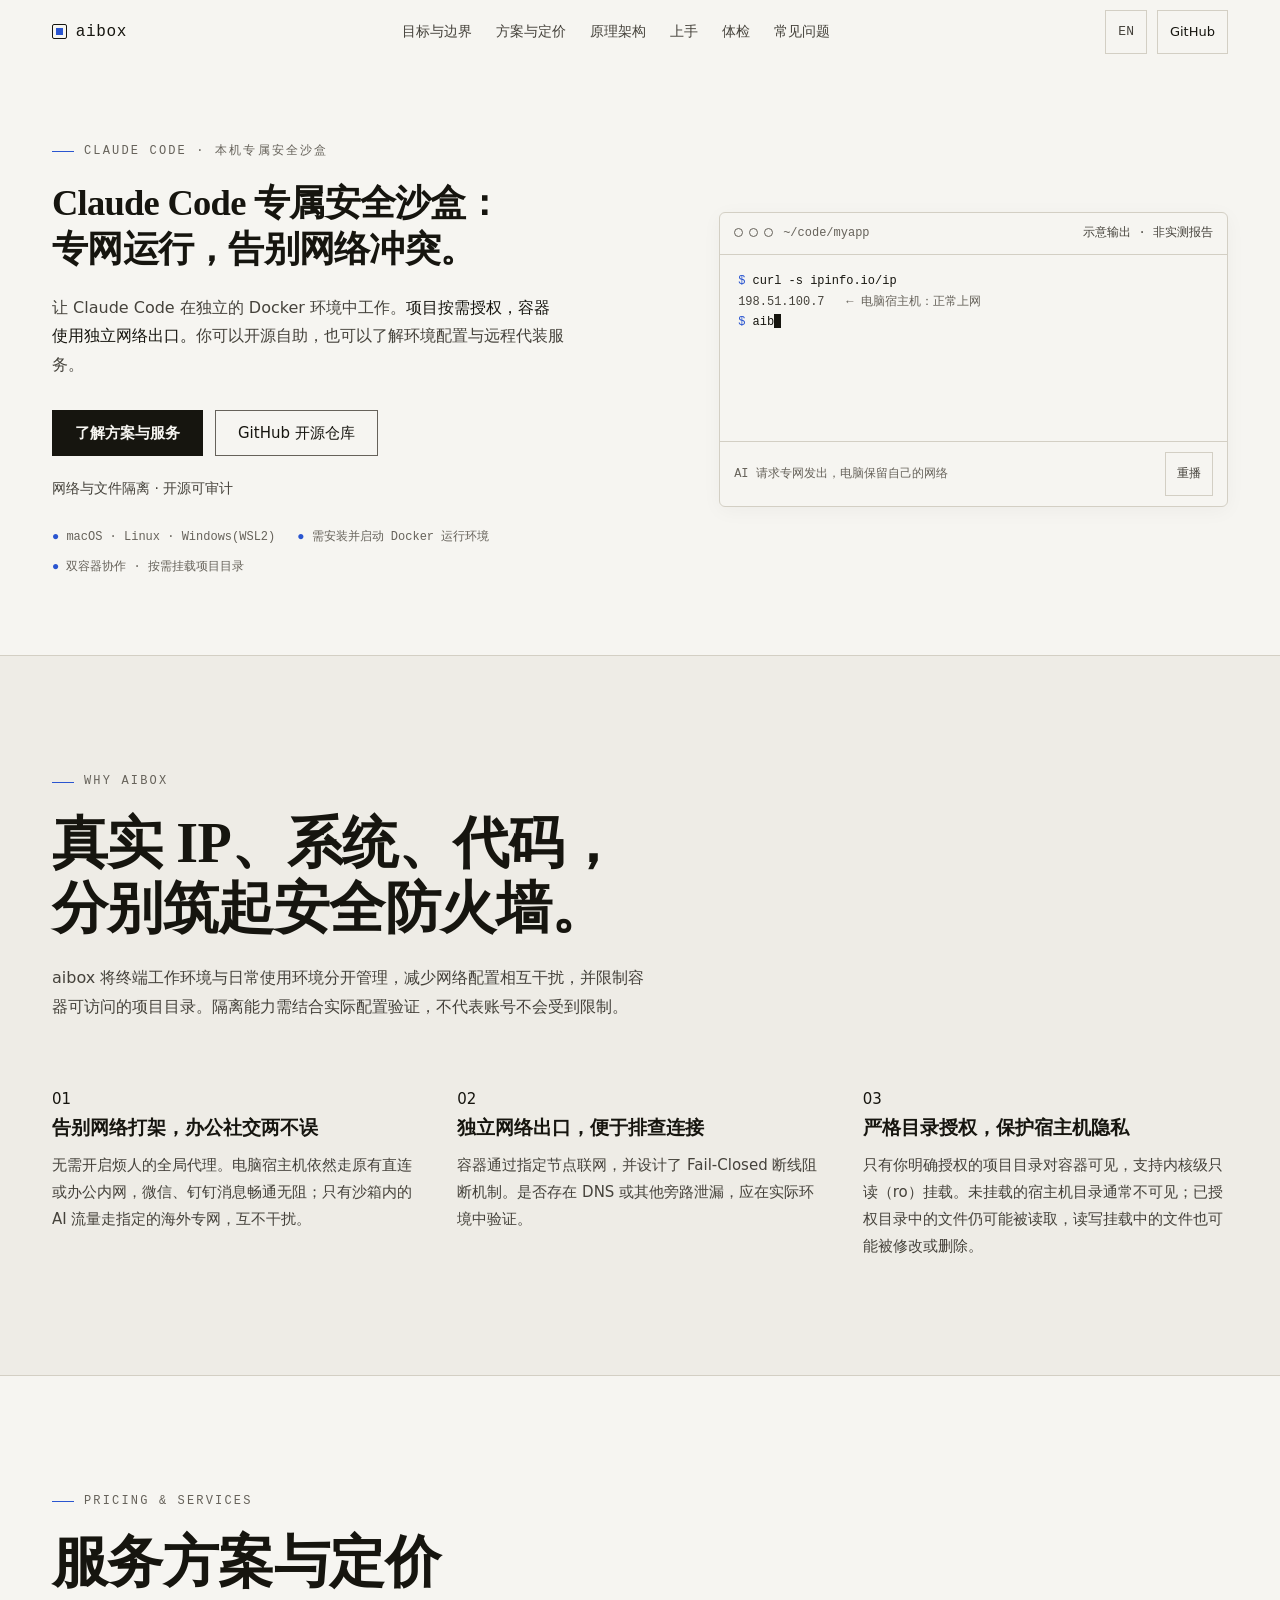
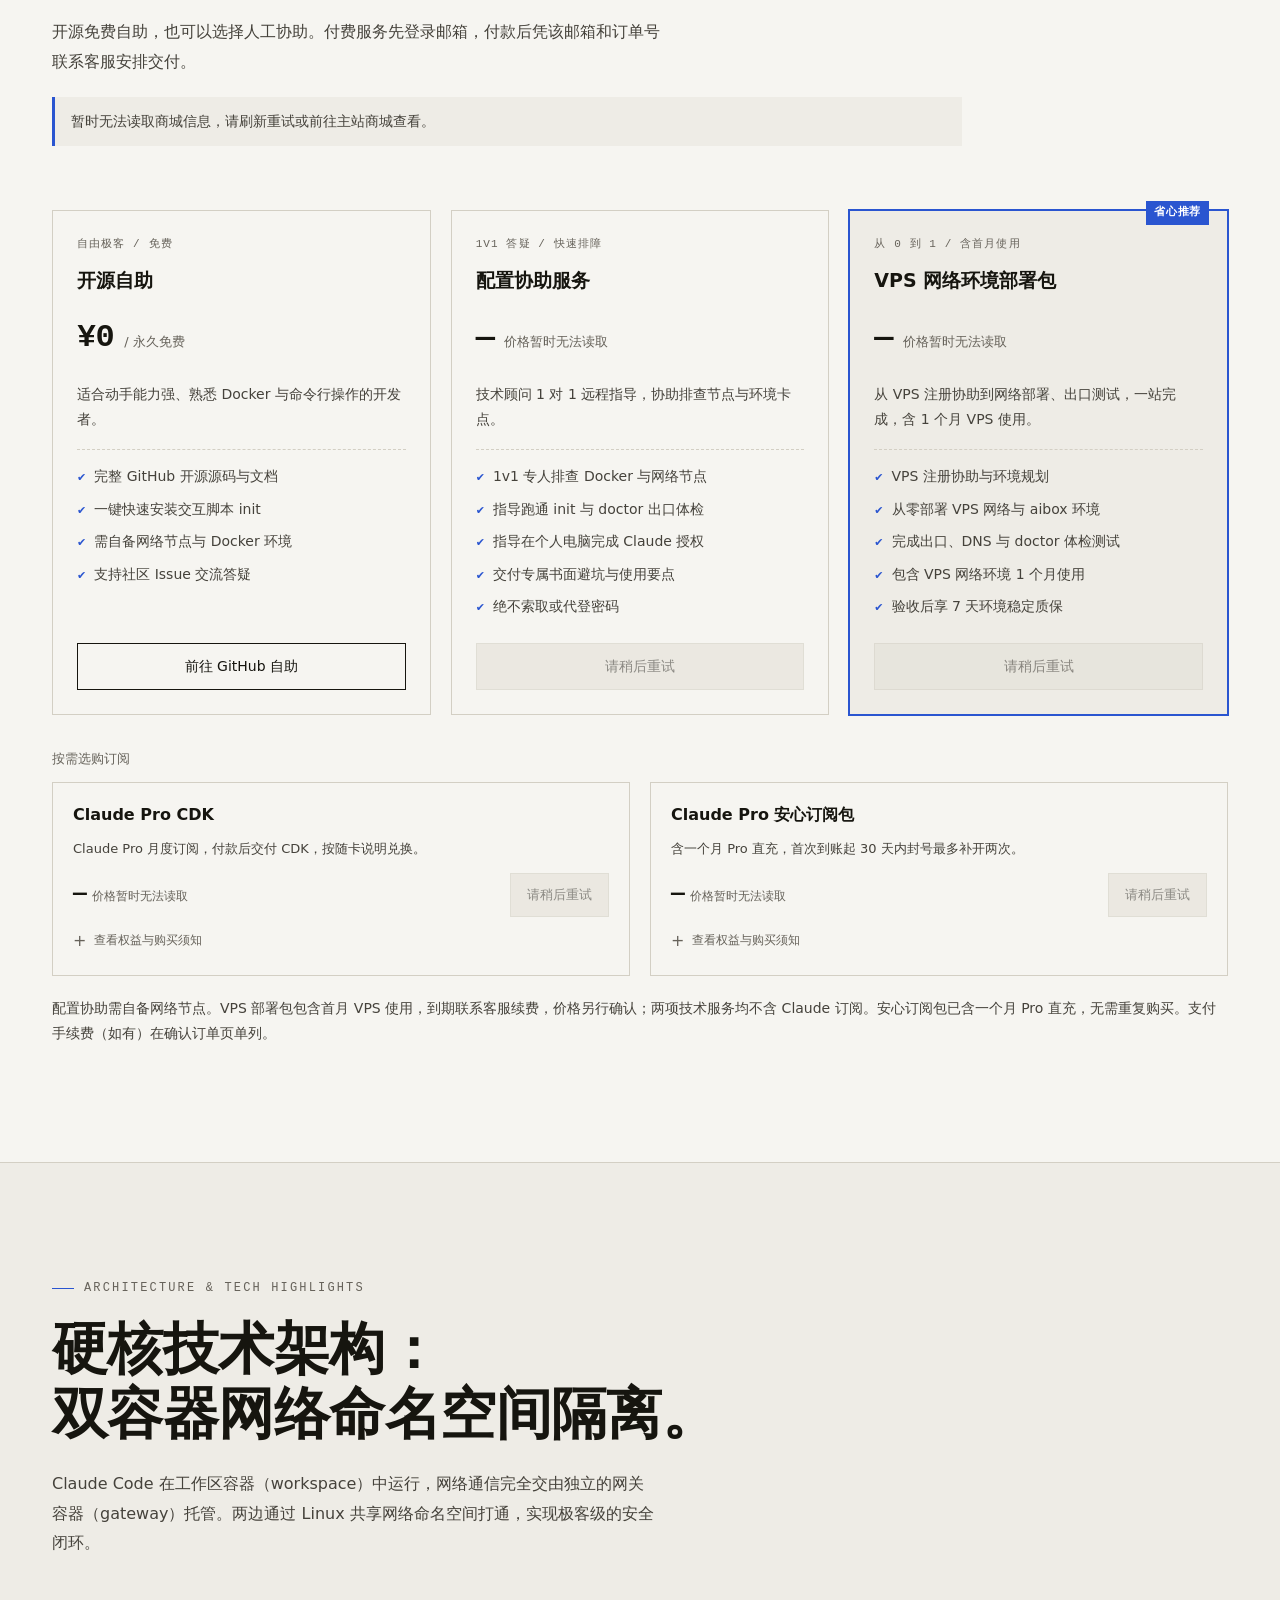
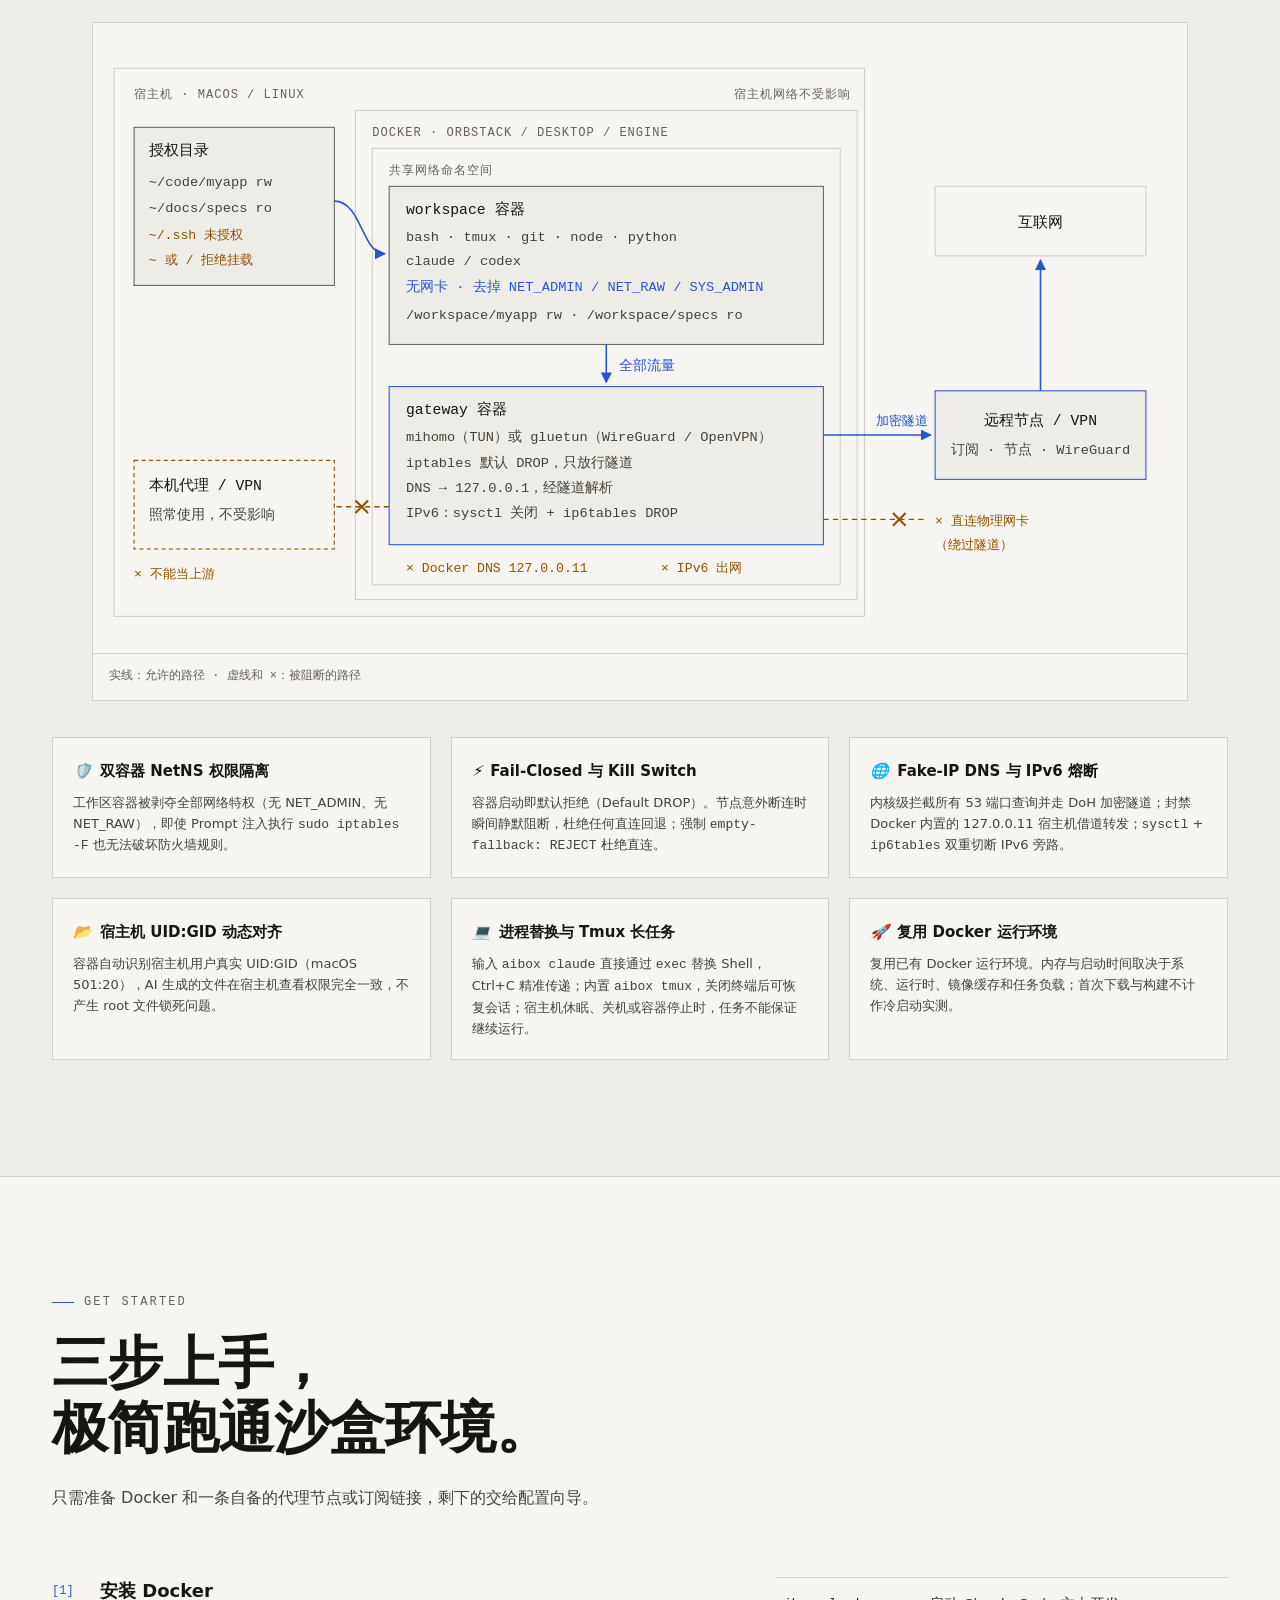
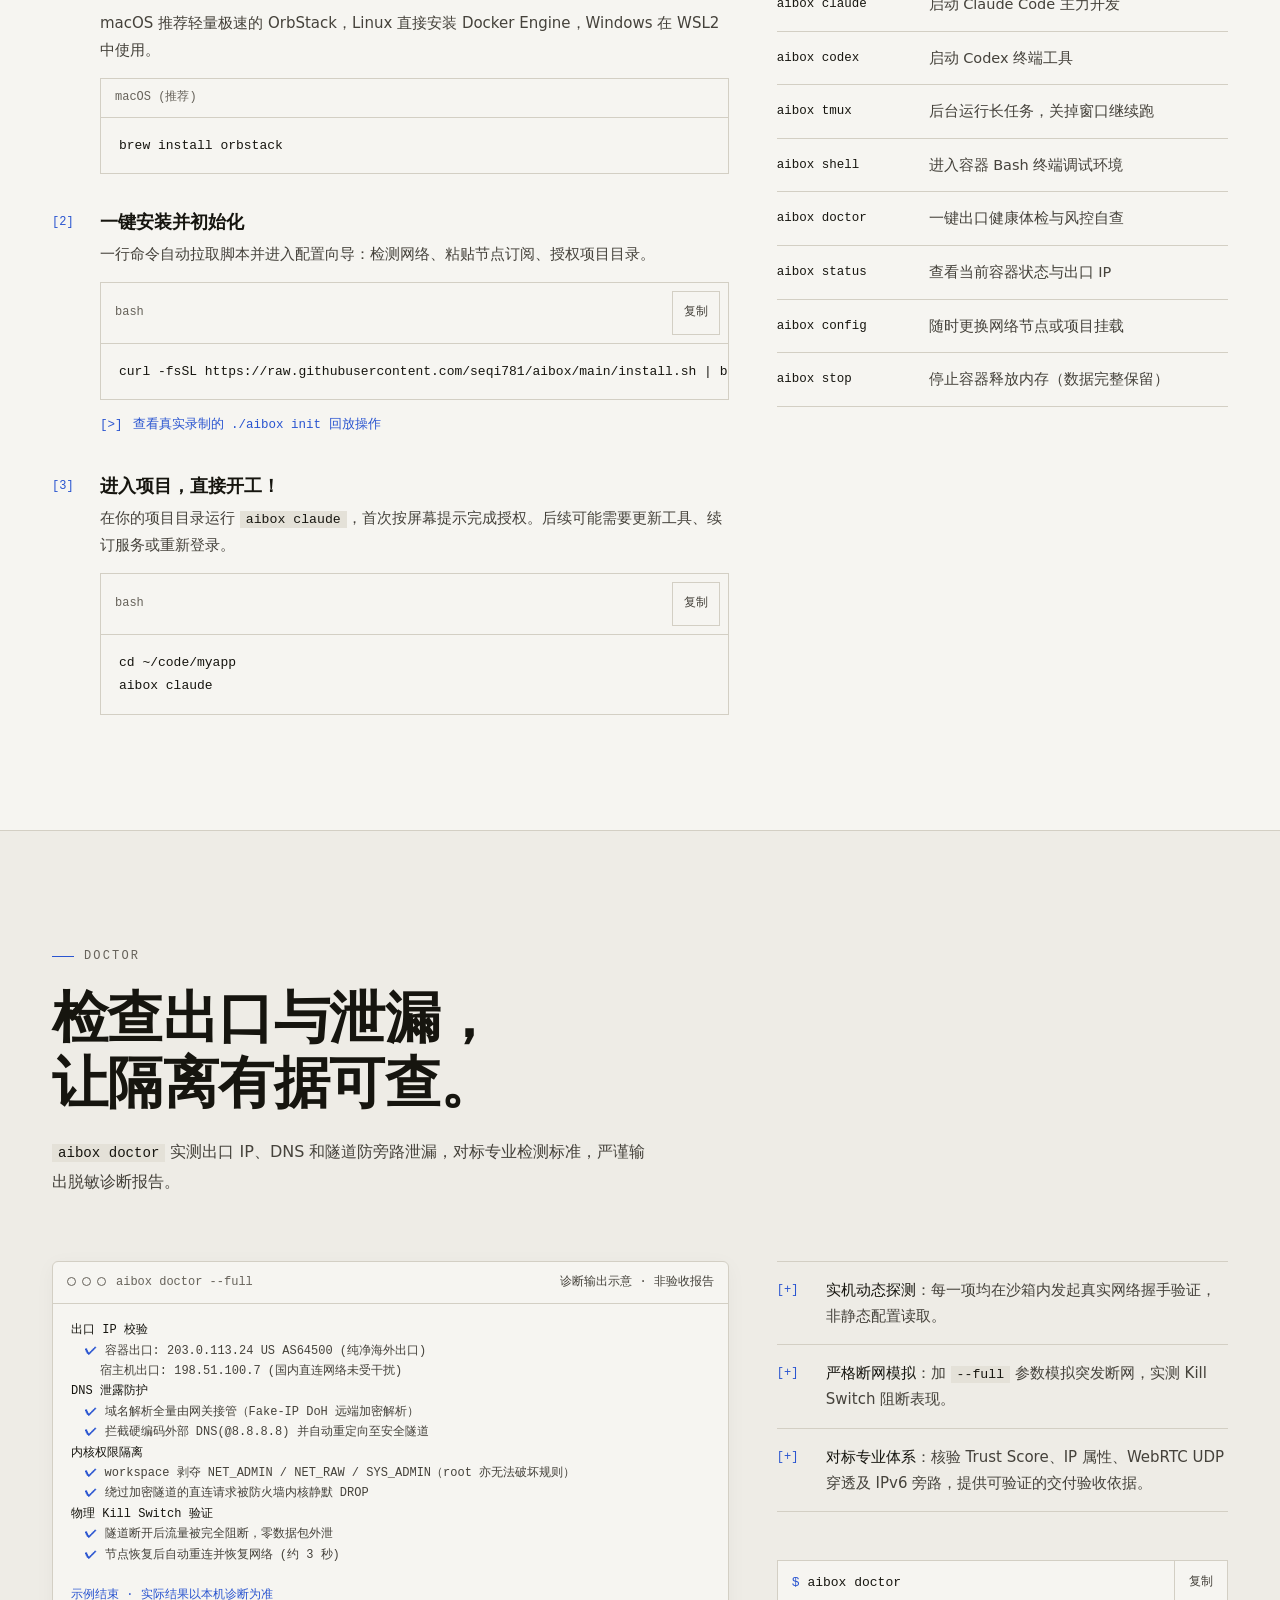
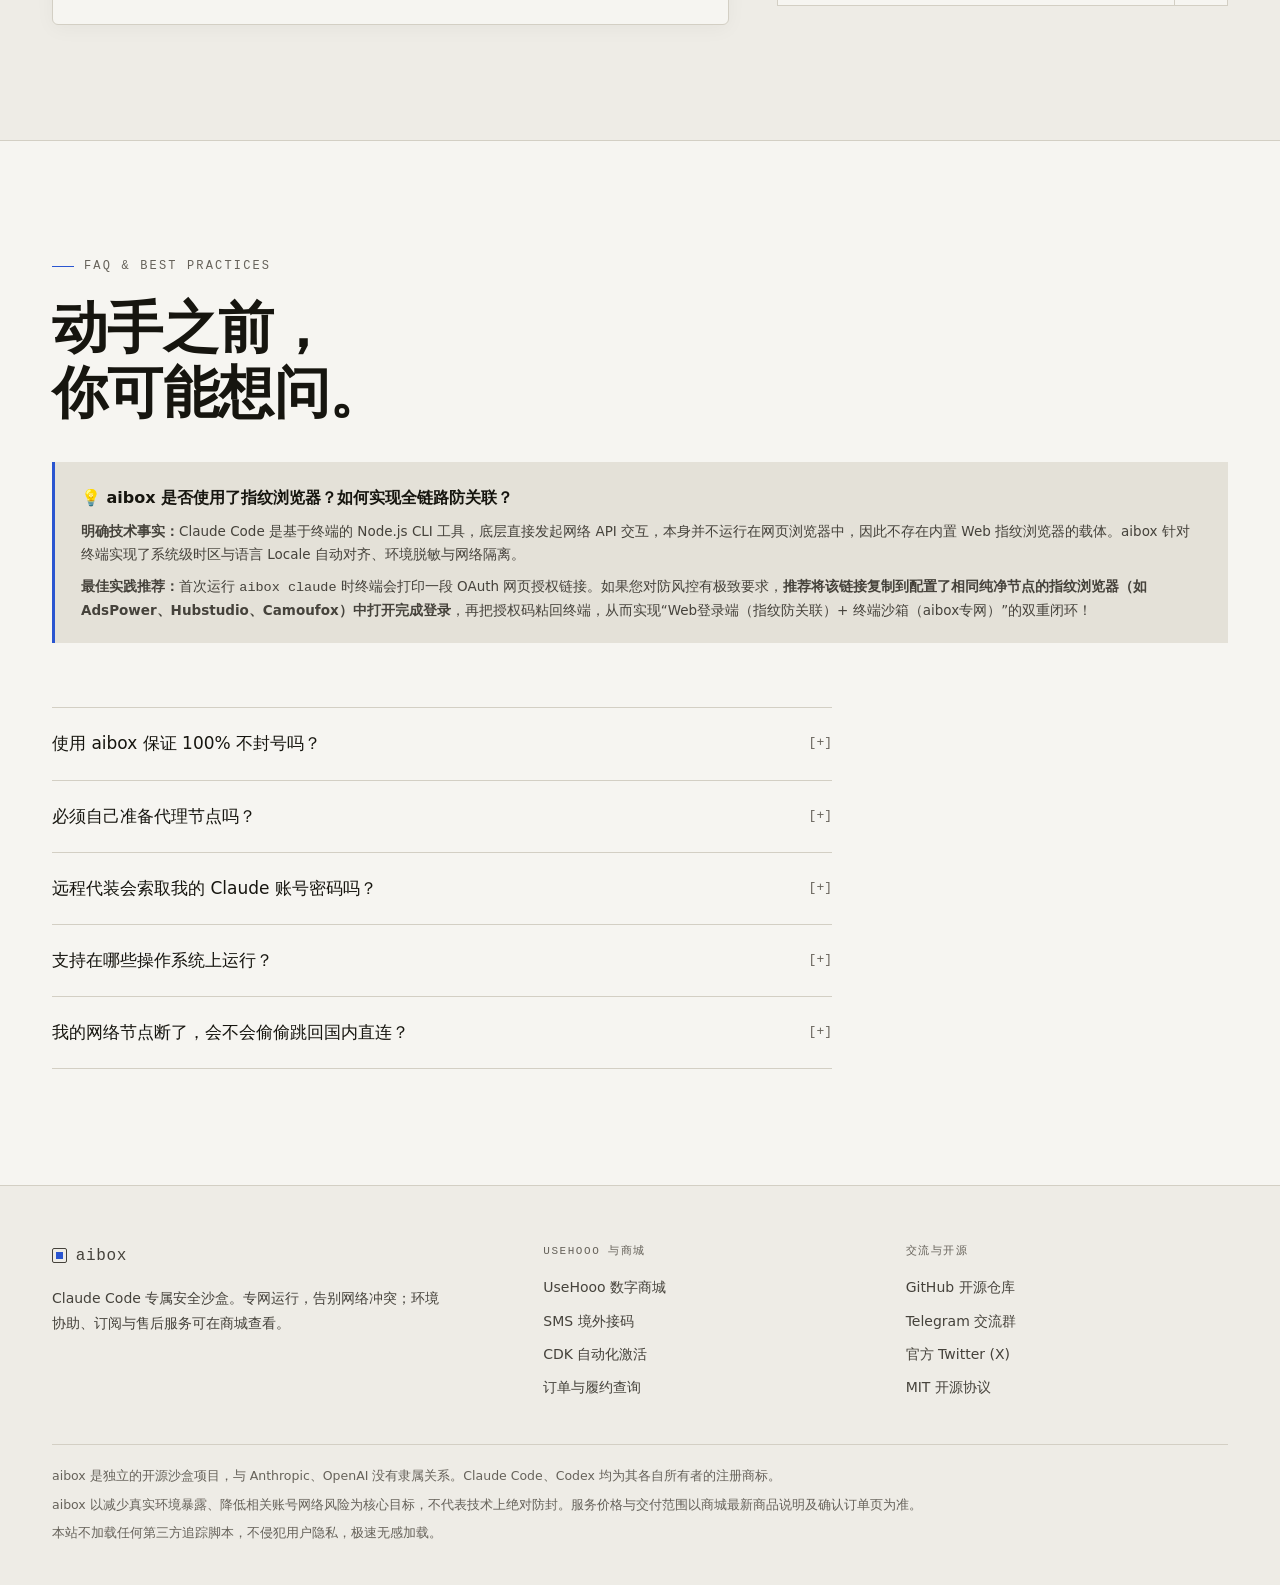
==== commit 2b62c243: "Refine aibox plan hierarchy and VPS service copy" ====
--- a/index.html
+++ b/index.html
@@ -67,7 +67,7 @@
         <a class="btn p" href="#pricing">了解方案与服务</a>
         <a class="btn g" href="https://github.com/seqi781/aibox" target="_blank" rel="noopener">GitHub 开源仓库</a>
       </div>
-      <p class="note">网络与文件隔离 · 开源可审计 · 不保证防封号</p>
+      <p class="note">网络与文件隔离 · 开源可审计</p>
       <ul class="hero-meta" aria-label="概况">
         <li>macOS · Linux · Windows(WSL2)</li>
         <li>需安装并启动 Docker 运行环境</li>
@@ -152,25 +152,23 @@
  <a class="card-btn" data-field="button" aria-disabled="true">正在读取商品</a>
  </article><article class="price-card featured" data-product-sku="aibox_remote_install">
  <span class="card-badge" data-field="badge">省心推荐</span>
- <div><p class="card-tag" data-field="eyebrow">全程远程协助 / 验收交付</p><h3 class="card-name" data-field="name">远程代装交付包</h3>
+ <div><p class="card-tag" data-field="eyebrow">从 0 到 1 / 含首月使用</p><h3 class="card-name" data-field="name">VPS 网络环境部署包</h3>
  <div class="price-box"><span class="price-num" data-field="price">—</span><span class="price-unit" data-field="unit">正在读取最新价格</span><span class="price-orig" data-field="original" hidden></span></div>
- <p class="card-desc" data-field="description">专家全程远程装通 Docker 与 aibox，调优出口并输出体检单。</p><ul class="card-items" data-field="features"><li>技术专家远程全套装通运行</li><li>独立路由与 DNS 出口调优</li><li>输出 doctor 出口体检报告</li><li>屏幕前当面核对完成首次登录</li><li>验收交付后享受 7 天环境稳定质保</li></ul><p class="card-service-notice" data-field="notice"></p></div>
+ <p class="card-desc" data-field="description">从 VPS 注册协助到网络部署、出口测试，一站完成，含 1 个月 VPS 使用。</p><ul class="card-items" data-field="features"><li>VPS 注册协助与环境规划</li><li>从零部署 VPS 网络与 aibox 环境</li><li>完成出口、DNS 与 doctor 体检测试</li><li>包含 VPS 网络环境 1 个月使用</li><li>验收后享 7 天环境稳定质保</li></ul><p class="card-service-notice" data-field="notice"></p></div>
  <a class="card-btn primary" data-field="button" aria-disabled="true">正在读取商品</a>
  </article></div>
- <div class="pricing-addons"><article class="price-card" data-product-sku="claude_pro_cdk_1m">
-
- <div><p class="card-tag" data-field="eyebrow">独立订阅</p><h3 class="card-name" data-field="name">Claude Pro</h3>
- <div class="price-box"><span class="price-num" data-field="price">—</span><span class="price-unit" data-field="unit">正在读取最新价格</span><span class="price-orig" data-field="original" hidden></span></div>
- <p class="card-desc" data-field="description">单独购买 Claude Pro，具体交付方式以商城商品说明为准。</p><ul class="card-items" data-field="features"></ul><p class="card-service-notice" data-field="notice"></p></div>
- <a class="card-btn" data-field="button" aria-disabled="true">正在读取商品</a>
- </article><article class="price-card" data-product-sku="claude_pro_assurance">
-
- <div><p class="card-tag" data-field="eyebrow">一个月直充 + 最多两次封号补开</p><h3 class="card-name" data-field="name">Claude Pro 安心订阅包</h3>
- <div class="price-box"><span class="price-num" data-field="price">—</span><span class="price-unit" data-field="unit">正在读取最新价格</span><span class="price-orig" data-field="original" hidden></span></div>
- <p class="card-desc" data-field="description">含 Claude Pro 一个月直充，保障期内如遇封号最多补开两次。</p><ul class="card-items" data-field="features"><li>首次直充到账起保障 30 天</li><li>保障期内封号最多补开两次</li><li>补开不重新计时、不延长保障期</li><li>不等于额外赠送两个月订阅</li></ul><p class="card-service-notice" data-field="notice"></p></div>
- <a class="card-btn" data-field="button" aria-disabled="true">正在读取商品</a>
- </article></div>
- <p class="note">配置协助和代装服务不包含网络节点与 Claude 订阅费用。安心订阅包已包含一个月 Pro 直充，无需再重复购买独立 Pro。支付手续费（如有）会在确认订单页单列。</p>
+ <div class="addons-section"><h3 class="addons-title">按需选购订阅</h3><div class="pricing-addons"><article class="addon-card" data-product-sku="claude_pro_cdk_1m">
+ <div class="addon-heading"><h4 class="card-name" data-field="name">Claude Pro CDK</h4><span class="card-tag" data-field="eyebrow" hidden></span></div>
+ <p class="card-desc" data-field="description">Claude Pro 月度订阅，付款后交付 CDK，按随卡说明兑换。</p>
+ <div class="addon-action"><div class="price-box"><span class="price-num" data-field="price">—</span><span class="price-unit" data-field="unit">正在读取最新价格</span><span class="price-orig" data-field="original" hidden></span></div><a class="card-btn" data-field="button" aria-disabled="true">正在读取商品</a></div>
+ <details class="addon-details"><summary>查看权益与购买须知</summary><ul class="card-items" data-field="features"></ul><p class="card-service-notice" data-field="notice"></p></details>
+ </article><article class="addon-card" data-product-sku="claude_pro_assurance">
+ <div class="addon-heading"><h4 class="card-name" data-field="name">Claude Pro 安心订阅包</h4><span class="card-tag" data-field="eyebrow" hidden></span></div>
+ <p class="card-desc" data-field="description">含一个月 Pro 直充，首次到账起 30 天内封号最多补开两次。</p>
+ <div class="addon-action"><div class="price-box"><span class="price-num" data-field="price">—</span><span class="price-unit" data-field="unit">正在读取最新价格</span><span class="price-orig" data-field="original" hidden></span></div><a class="card-btn" data-field="button" aria-disabled="true">正在读取商品</a></div>
+ <details class="addon-details"><summary>查看权益与购买须知</summary><ul class="card-items" data-field="features"></ul><p class="card-service-notice" data-field="notice"></p></details>
+ </article></div></div>
+ <p class="note">配置协助需自备网络节点。VPS 部署包包含首月 VPS 使用，到期联系客服续费，价格另行确认；两项技术服务均不含 Claude 订阅。安心订阅包已含一个月 Pro 直充，无需重复购买。支付手续费（如有）在确认订单页单列。</p>
  <noscript><p class="note">请启用 JavaScript 读取最新价格，或<a href="/store">前往商城查看与购买</a>。</p></noscript>
  </div></section>
 
@@ -407,13 +405,13 @@
       <details>
         <summary><span>使用 aibox 保证 100% 不封号吗？</span></summary>
         <div class="ans">
-          <p>没有任何工具能承诺“绝对防封”。Anthropic 官方风控涵盖节点历史信誉、账号注册来源、支付卡属地、输入内容违规等多重因素。aibox 专注为您构建最纯净的“网络隔离与环境防穿透”底座。如需商业风控对冲，可加购 UseHooo 官方提供的 <b>封号安心包</b>（¥499/月，拟提供30天保障，规则待确认）。</p>
+          <p>没有任何工具能承诺“绝对防封”。Anthropic 官方风控涵盖节点历史信誉、账号注册来源、支付卡属地、输入内容违规等多重因素。aibox 专注为您构建最纯净的“网络隔离与环境防穿透”底座。如需订阅与补开服务，可查看上方 <a href="#pricing">Claude Pro 安心订阅包</a>：包含一个月 Pro 直充，首次到账起 30 天内封号最多补开两次，补开不重新计时；价格与可售状态同步商城。</p>
         </div>
       </details>
       <details>
         <summary><span>必须自己准备代理节点吗？</span></summary>
         <div class="ans">
-          <p>是的，aibox 保持纯粹的技术中立与极客属性，工具本身不附带任何免费节点或代理。您可以使用常用的订阅链接（Clash、v2rayN、Shadowrocket 等格式均可自动识别），或自建 WireGuard 节点。</p>
+          <p>开源自助与配置协助需自备节点；VPS 网络环境部署包包含首月 VPS 使用，到期联系客服续费，价格另行确认。开源工具本身不附带免费节点或代理。您可以使用常用的订阅链接（Clash、v2rayN、Shadowrocket 等格式均可自动识别），或自建 WireGuard 节点。</p>
         </div>
       </details>
       <details>
--- a/assets/site.css
+++ b/assets/site.css
@@ -737,8 +737,28 @@
 }
 
 .pricing-grid { grid-template-columns: repeat(3, minmax(0, 1fr)); }
-.pricing-addons { display: grid; grid-template-columns: repeat(2, minmax(0, 1fr)); gap: 20px; margin: 24px 0; }
+.pricing-addons { display: grid; grid-template-columns: repeat(2, minmax(0, 1fr)); align-items: start; gap: 20px; }
 .card-service-notice { font-size: 12px; line-height: 1.75; color: var(--mut); margin: 16px 0; overflow-wrap: anywhere; }
 .card-btn[aria-disabled="true"] { opacity: .6; cursor: default; pointer-events: none; }
 @media(max-width: 1000px) { .pricing-grid { grid-template-columns: minmax(0, 1fr); } }
 @media(max-width: 640px) { .pricing-addons { grid-template-columns: minmax(0, 1fr); } }
+
+/* Optional subscriptions stay secondary to the three aibox plans. */
+.addons-section { margin: 32px 0 20px; }
+.addons-title { color: var(--mut); font-size: 13px; font-weight: 500; margin: 0 0 12px; }
+.addon-card { min-width: 0; padding: 18px 20px; border: 1px solid var(--line); background: var(--bg); }
+.addon-card .card-name { font-size: 16px; margin: 0 0 8px; }
+.addon-card .card-desc { font-size: 13px; min-height: 0; margin: 0 0 12px; }
+.addon-action { display: flex; align-items: center; justify-content: space-between; gap: 12px; flex-wrap: wrap; }
+.addon-card .price-box { margin: 0; gap: 6px; }
+.addon-card .price-num { font-size: 23px; }
+.addon-card .price-unit { font-size: 12px; }
+.addon-card .card-btn { width: auto; min-height: 44px; padding: 8px 16px; font-size: 13px; }
+.addon-details { margin-top: 8px; }
+.addon-details summary { cursor: pointer; color: var(--mut); font-size: 12px; min-height: 32px; display: flex; align-items: center; gap: 8px; }
+.addon-details summary::before { content: "+"; font-size: 16px; }
+.addon-details[open] summary::before { content: "−"; }
+.addon-details summary::-webkit-details-marker { display: none; }
+.addon-details .card-items { margin: 8px 0; padding-top: 12px; }
+.addon-details .card-items:empty { display: none; }
+.addon-details .card-service-notice { margin: 8px 0 0; }
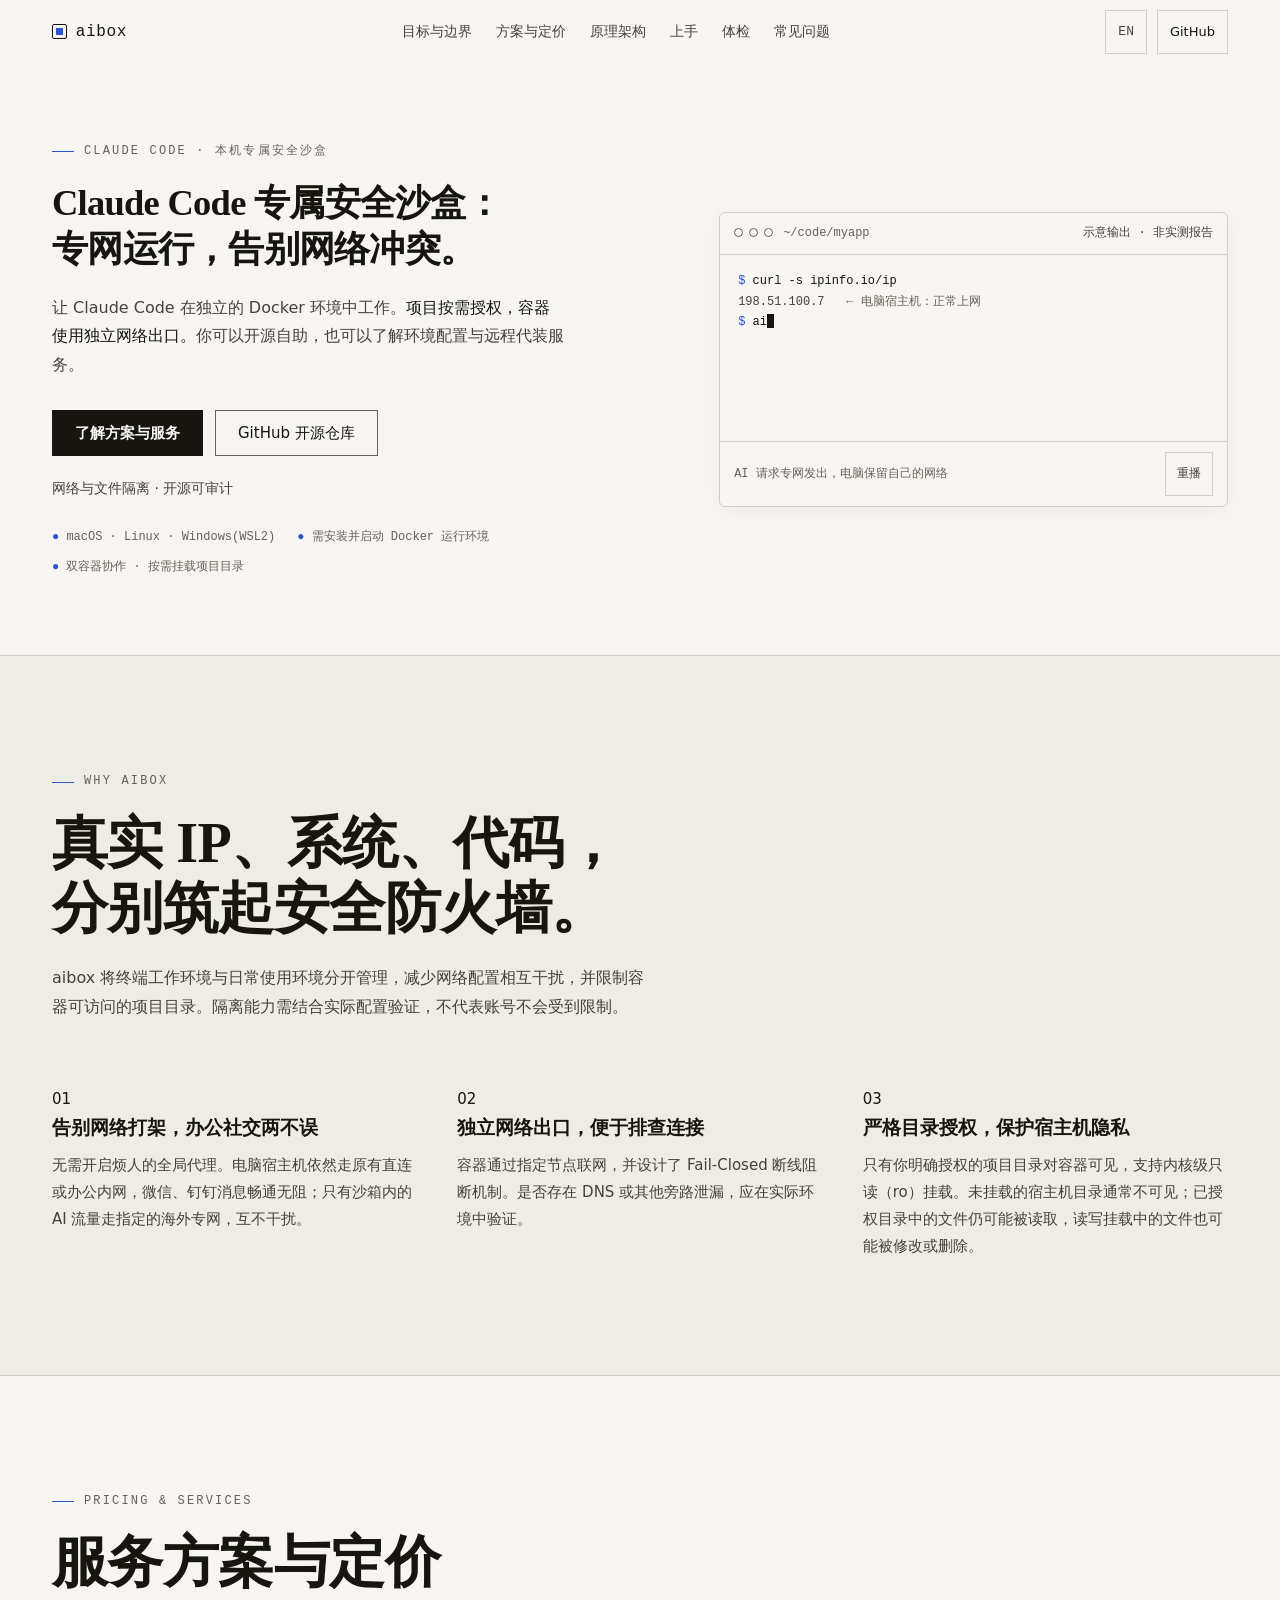
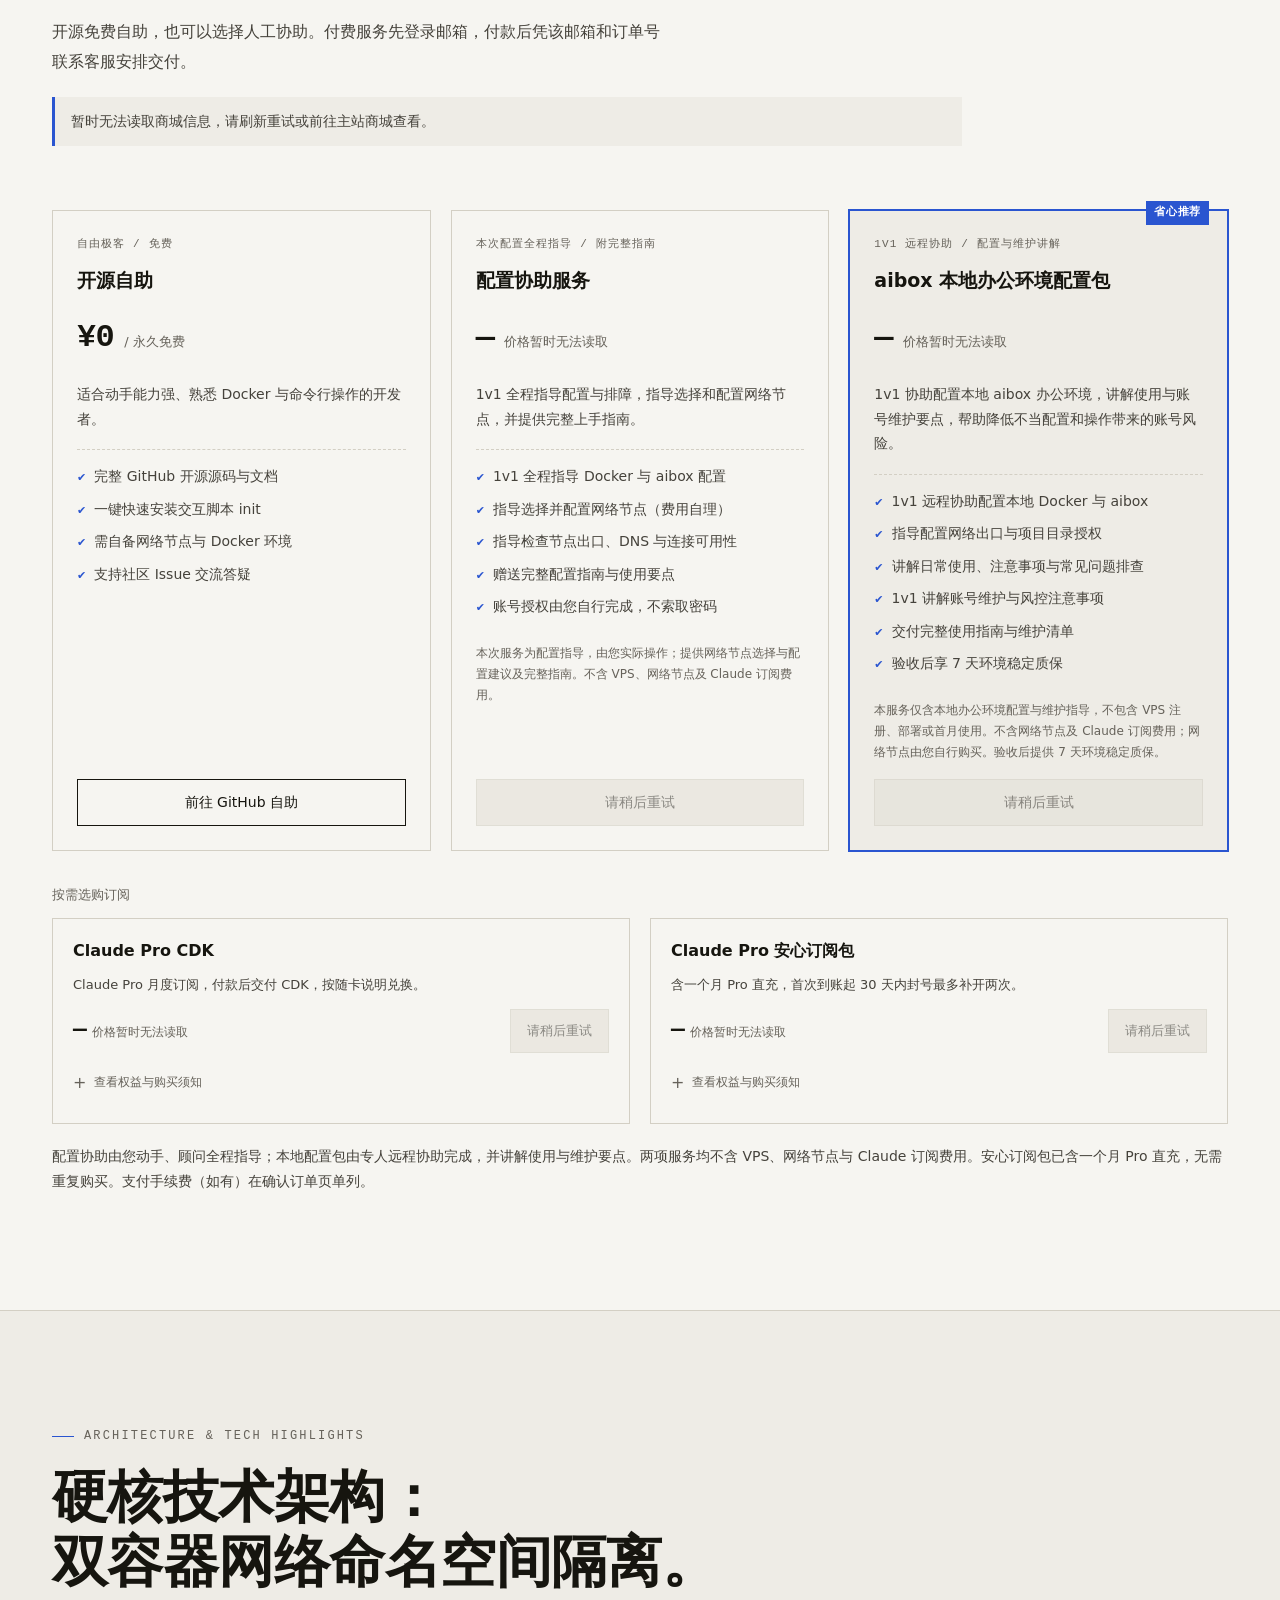
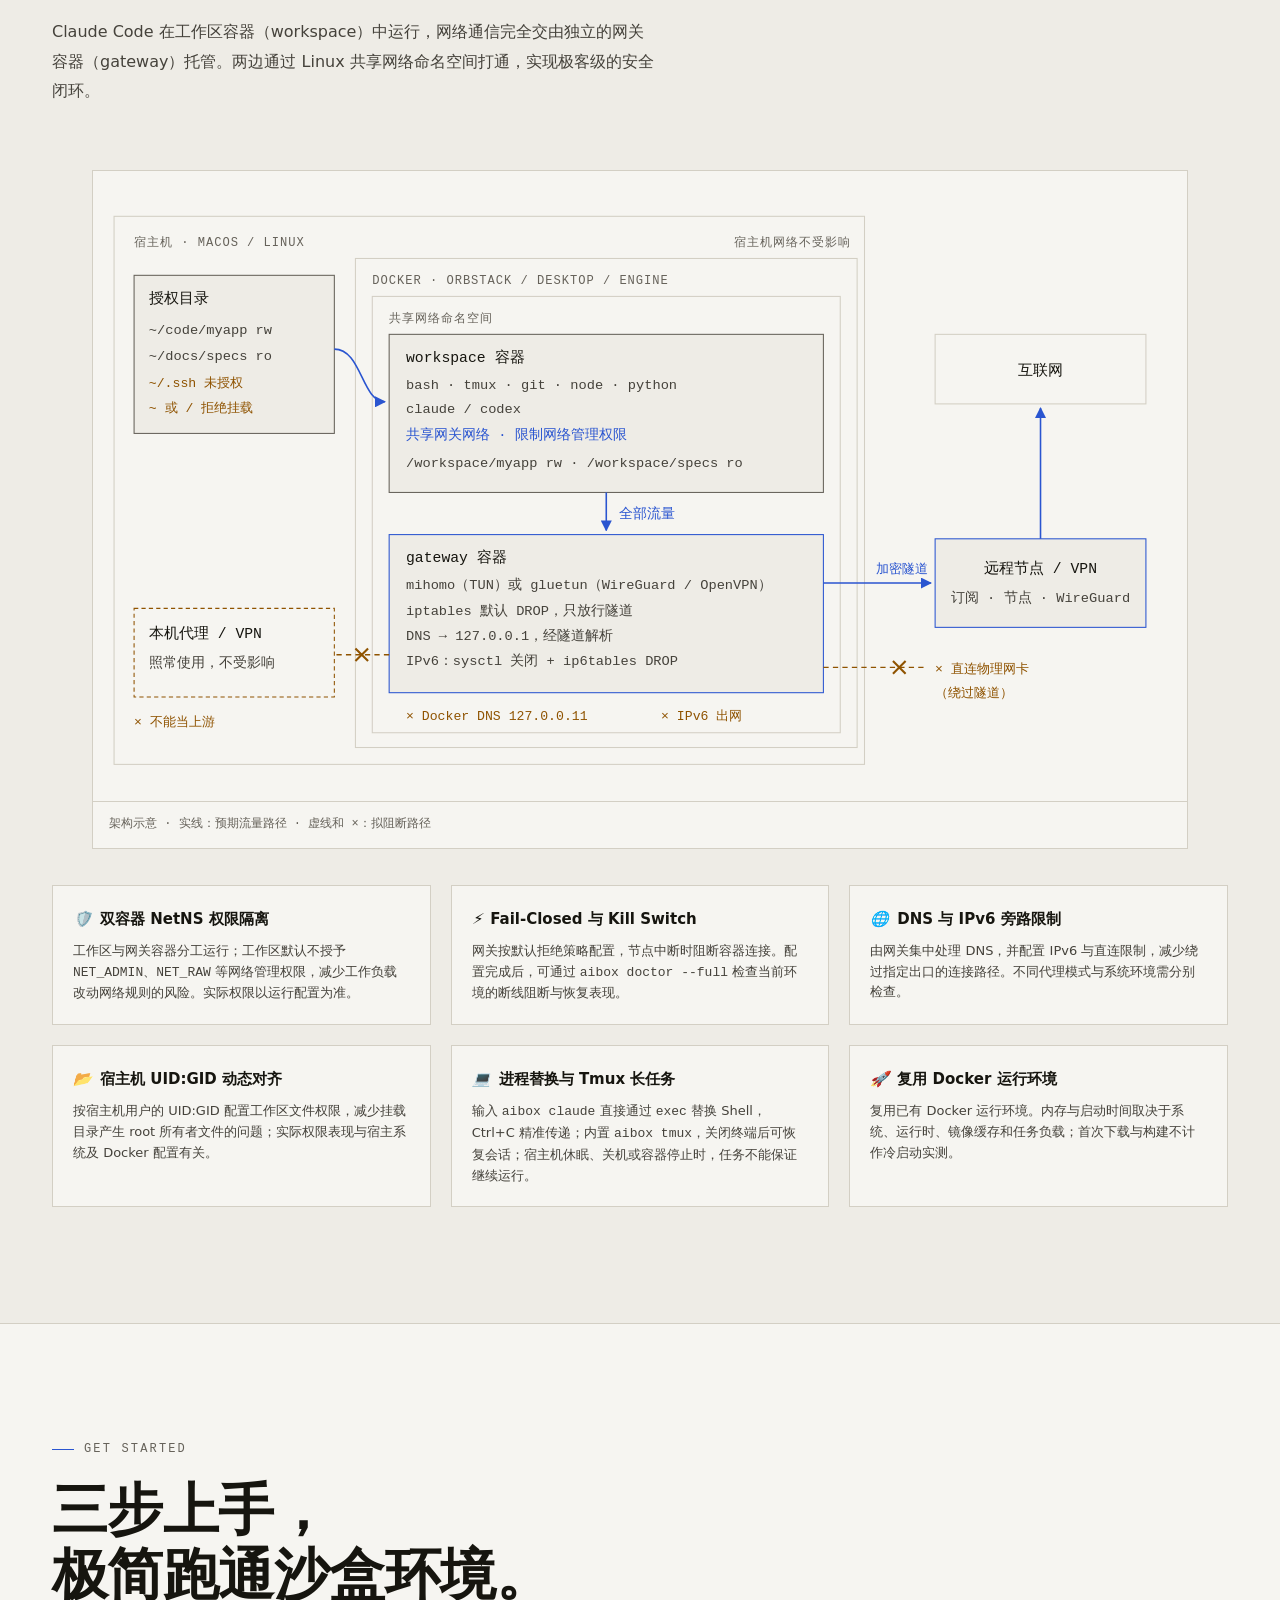
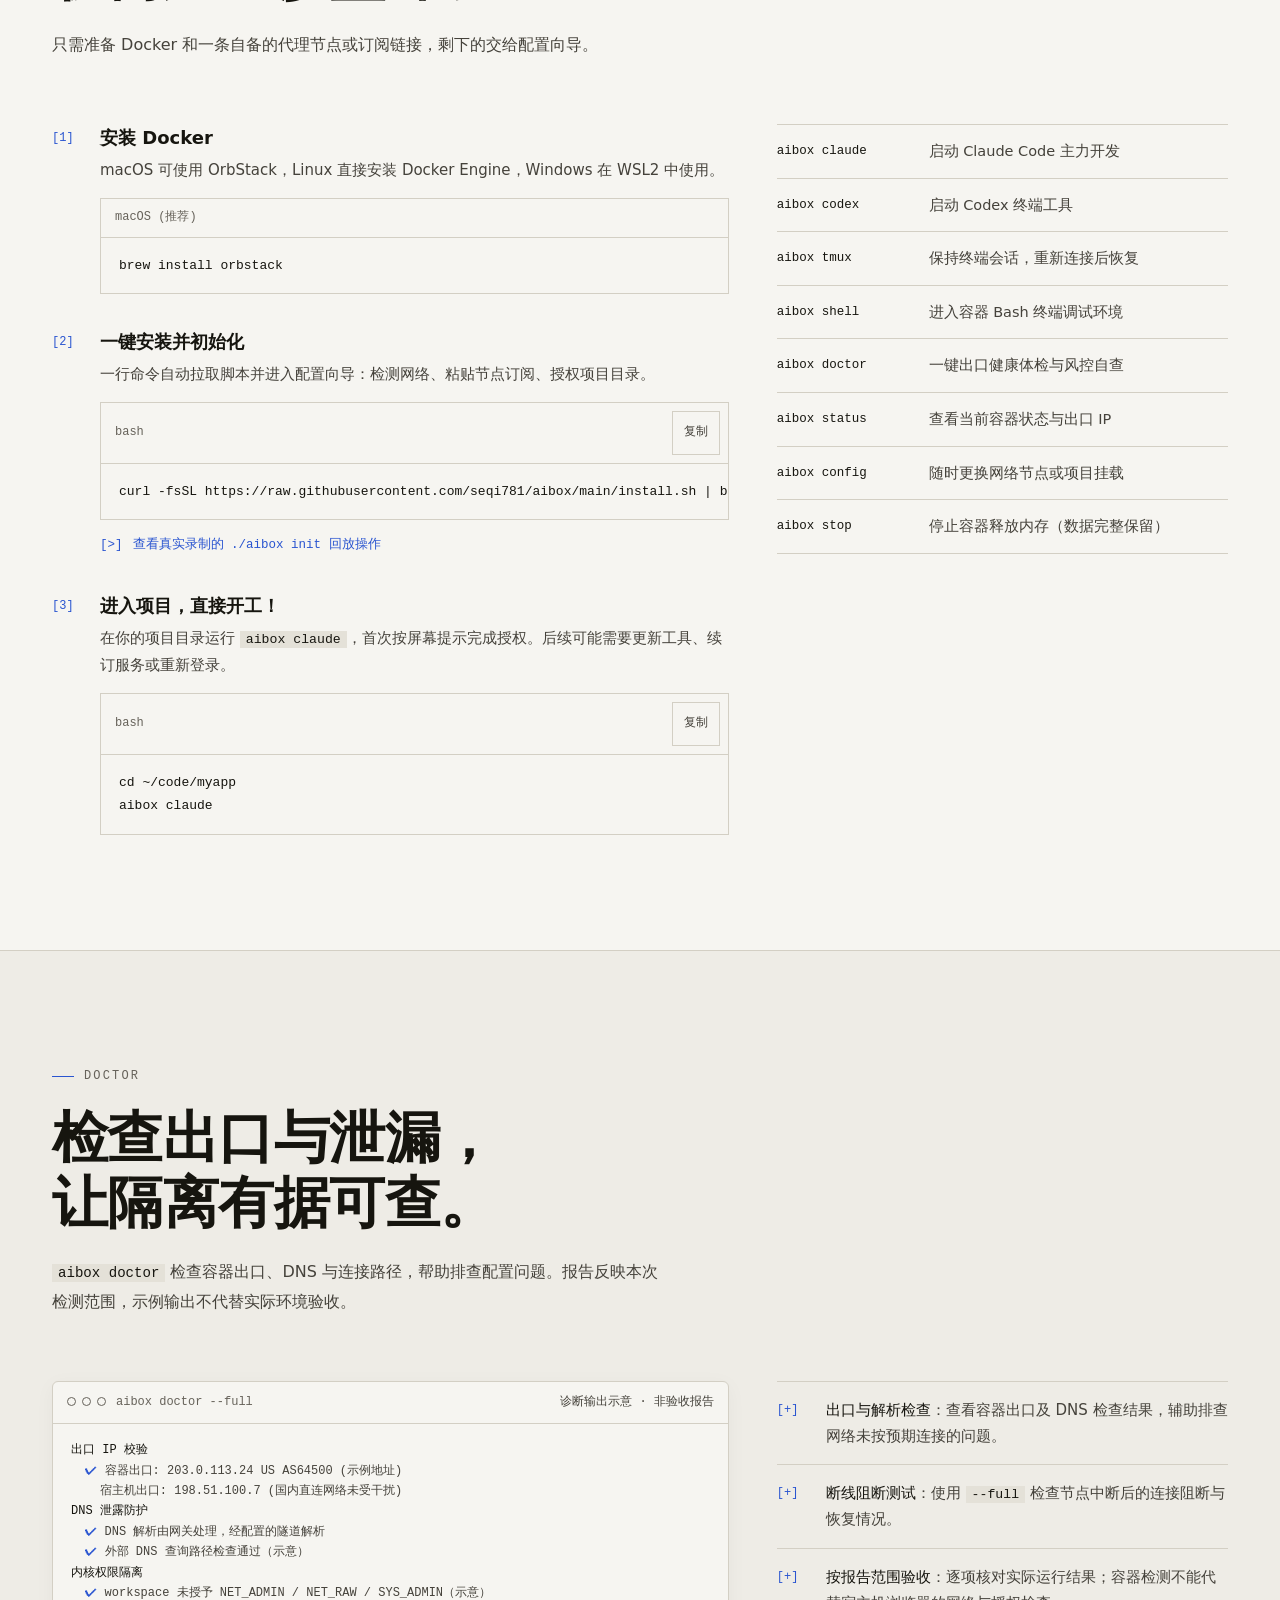
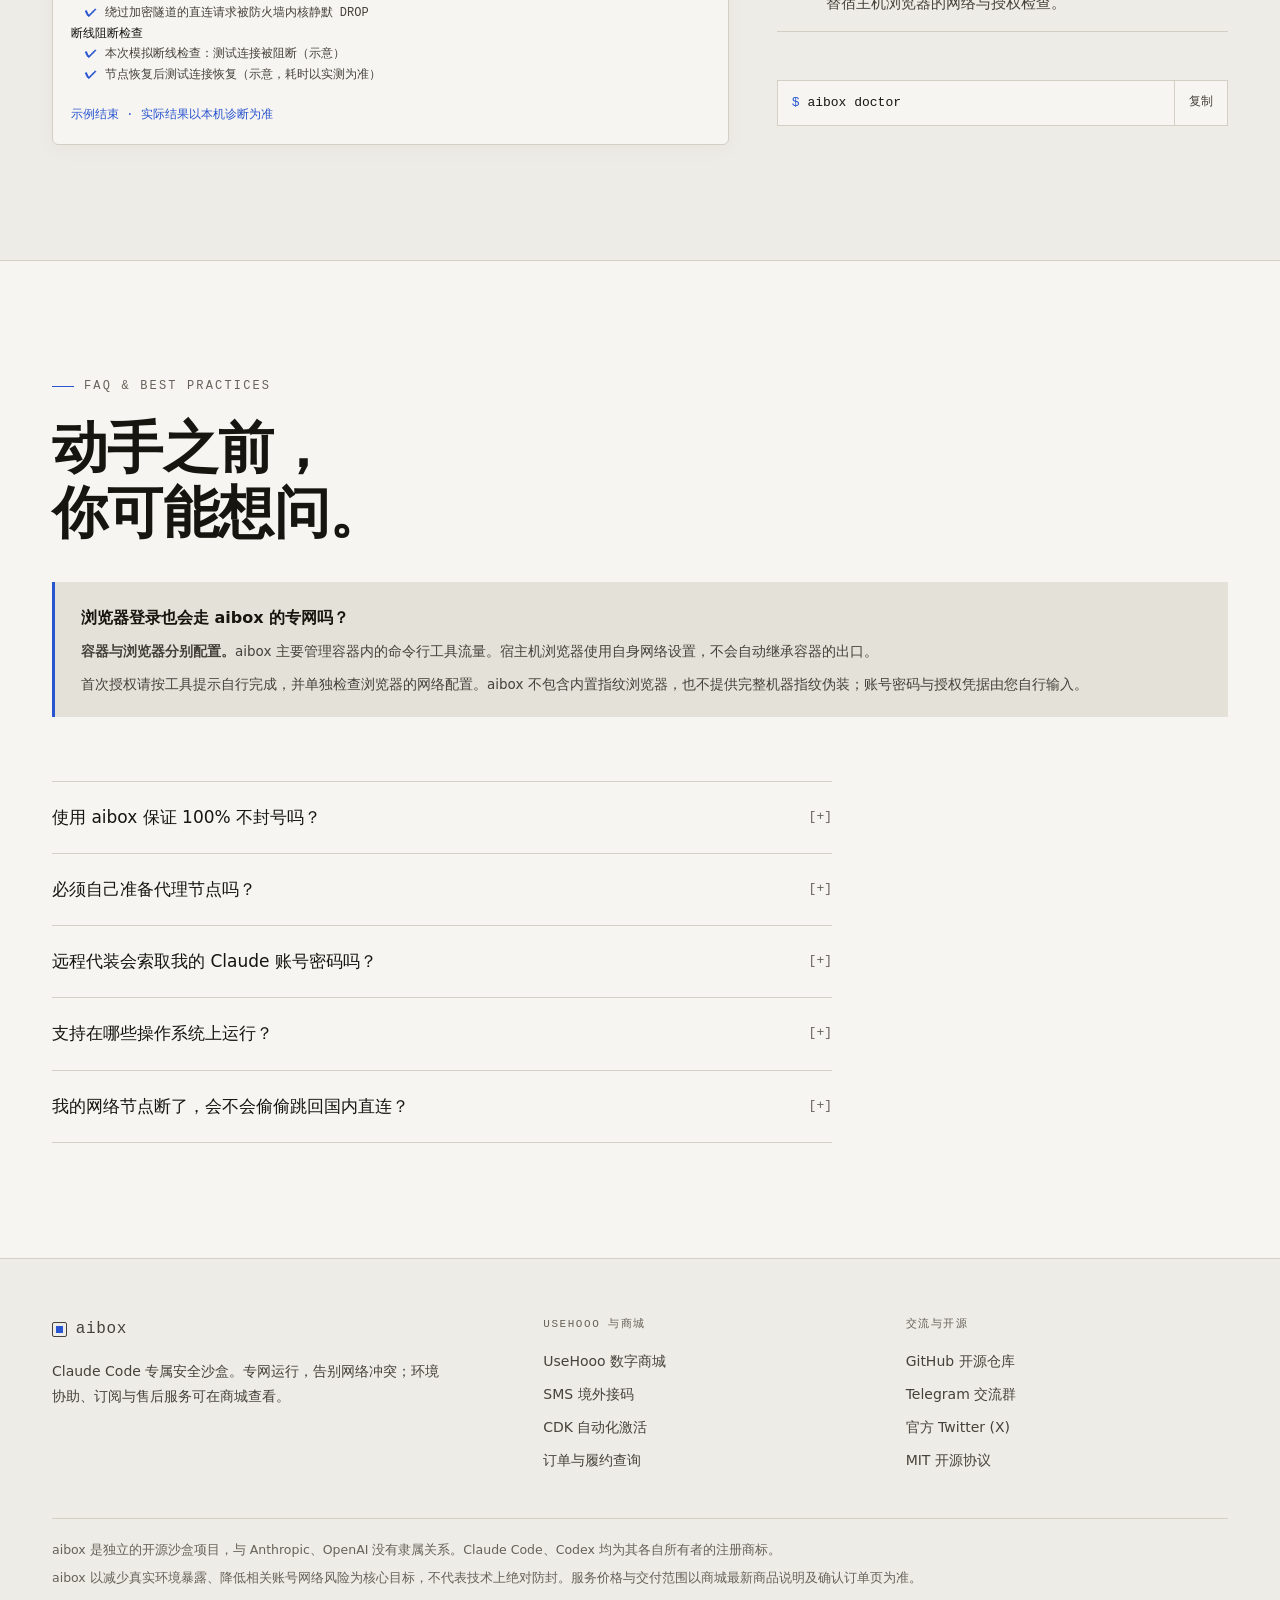
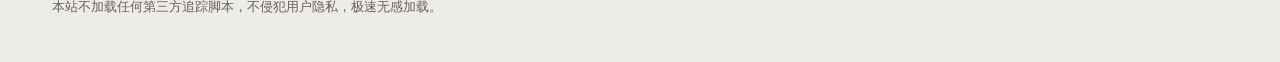
==== commit c73627d3: "Clarify aibox local setup services and review share-page copy" ====
--- a/index.html
+++ b/index.html
@@ -146,15 +146,15 @@
  <a class="card-btn" data-field="button" href="https://github.com/seqi781/aibox" target="_blank" rel="noopener">前往 GitHub 自助</a>
  </article><article class="price-card" data-product-sku="aibox_setup_assistance">
  <span class="card-badge" data-field="badge" hidden></span>
- <div><p class="card-tag" data-field="eyebrow">1v1 答疑 / 快速排障</p><h3 class="card-name" data-field="name">配置协助服务</h3>
+ <div><p class="card-tag" data-field="eyebrow">本次配置全程指导 / 附完整指南</p><h3 class="card-name" data-field="name">配置协助服务</h3>
  <div class="price-box"><span class="price-num" data-field="price">—</span><span class="price-unit" data-field="unit">正在读取最新价格</span><span class="price-orig" data-field="original" hidden></span></div>
- <p class="card-desc" data-field="description">技术顾问 1 对 1 远程指导，协助排查节点与环境卡点。</p><ul class="card-items" data-field="features"><li>1v1 专人排查 Docker 与网络节点</li><li>指导跑通 init 与 doctor 出口体检</li><li>指导在个人电脑完成 Claude 授权</li><li>交付专属书面避坑与使用要点</li><li>绝不索取或代登密码</li></ul><p class="card-service-notice" data-field="notice"></p></div>
+ <p class="card-desc" data-field="description">1v1 全程指导配置与排障，指导选择和配置网络节点，并提供完整上手指南。</p><ul class="card-items" data-field="features"><li>1v1 全程指导 Docker 与 aibox 配置</li><li>指导选择并配置网络节点（费用自理）</li><li>指导检查节点出口、DNS 与连接可用性</li><li>赠送完整配置指南与使用要点</li><li>账号授权由您自行完成，不索取密码</li></ul><p class="card-service-notice" data-field="notice">本次服务为配置指导，由您实际操作；提供网络节点选择与配置建议及完整指南。不含 VPS、网络节点及 Claude 订阅费用。</p></div>
  <a class="card-btn" data-field="button" aria-disabled="true">正在读取商品</a>
  </article><article class="price-card featured" data-product-sku="aibox_remote_install">
  <span class="card-badge" data-field="badge">省心推荐</span>
- <div><p class="card-tag" data-field="eyebrow">从 0 到 1 / 含首月使用</p><h3 class="card-name" data-field="name">VPS 网络环境部署包</h3>
+ <div><p class="card-tag" data-field="eyebrow">1v1 远程协助 / 配置与维护讲解</p><h3 class="card-name" data-field="name">aibox 本地办公环境配置包</h3>
  <div class="price-box"><span class="price-num" data-field="price">—</span><span class="price-unit" data-field="unit">正在读取最新价格</span><span class="price-orig" data-field="original" hidden></span></div>
- <p class="card-desc" data-field="description">从 VPS 注册协助到网络部署、出口测试，一站完成，含 1 个月 VPS 使用。</p><ul class="card-items" data-field="features"><li>VPS 注册协助与环境规划</li><li>从零部署 VPS 网络与 aibox 环境</li><li>完成出口、DNS 与 doctor 体检测试</li><li>包含 VPS 网络环境 1 个月使用</li><li>验收后享 7 天环境稳定质保</li></ul><p class="card-service-notice" data-field="notice"></p></div>
+ <p class="card-desc" data-field="description">1v1 协助配置本地 aibox 办公环境，讲解使用与账号维护要点，帮助降低不当配置和操作带来的账号风险。</p><ul class="card-items" data-field="features"><li>1v1 远程协助配置本地 Docker 与 aibox</li><li>指导配置网络出口与项目目录授权</li><li>讲解日常使用、注意事项与常见问题排查</li><li>1v1 讲解账号维护与风控注意事项</li><li>交付完整使用指南与维护清单</li><li>验收后享 7 天环境稳定质保</li></ul><p class="card-service-notice" data-field="notice">本服务仅含本地办公环境配置与维护指导，不包含 VPS 注册、部署或首月使用。不含网络节点及 Claude 订阅费用；网络节点由您自行购买。验收后提供 7 天环境稳定质保。</p></div>
  <a class="card-btn primary" data-field="button" aria-disabled="true">正在读取商品</a>
  </article></div>
  <div class="addons-section"><h3 class="addons-title">按需选购订阅</h3><div class="pricing-addons"><article class="addon-card" data-product-sku="claude_pro_cdk_1m">
@@ -168,7 +168,7 @@
  <div class="addon-action"><div class="price-box"><span class="price-num" data-field="price">—</span><span class="price-unit" data-field="unit">正在读取最新价格</span><span class="price-orig" data-field="original" hidden></span></div><a class="card-btn" data-field="button" aria-disabled="true">正在读取商品</a></div>
  <details class="addon-details"><summary>查看权益与购买须知</summary><ul class="card-items" data-field="features"></ul><p class="card-service-notice" data-field="notice"></p></details>
  </article></div></div>
- <p class="note">配置协助需自备网络节点。VPS 部署包包含首月 VPS 使用，到期联系客服续费，价格另行确认；两项技术服务均不含 Claude 订阅。安心订阅包已含一个月 Pro 直充，无需重复购买。支付手续费（如有）在确认订单页单列。</p>
+ <p class="note">配置协助由您动手、顾问全程指导；本地配置包由专人远程协助完成，并讲解使用与维护要点。两项服务均不含 VPS、网络节点与 Claude 订阅费用。安心订阅包已含一个月 Pro 直充，无需重复购买。支付手续费（如有）在确认订单页单列。</p>
  <noscript><p class="note">请启用 JavaScript 读取最新价格，或<a href="/store">前往商城查看与购买</a>。</p></noscript>
  </div></section>
 
@@ -183,7 +183,7 @@
       <div class="diagram-scroll">
         <svg viewBox="0 0 1000 560" role="img" aria-labelledby="arch-t arch-d">
           <title id="arch-t">aibox 架构图</title>
-          <desc id="arch-d">aibox 的代理在 gateway 容器里，与宿主机的代理和 VPN 互不影响。宿主机上，授权目录以只读或读写方式挂载进 workspace 容器，~/.ssh 等未授权目录不可见。workspace 容器没有网卡，去掉了 NET_ADMIN、NET_RAW、SYS_ADMIN 权限，与 gateway 容器共享网络命名空间，全部流量交给 gateway。gateway 运行 mihomo（TUN）或 gluetun，iptables 默认拒绝，DNS 经隧道解析，IPv6 禁用。流量只能经加密隧道到远程节点或 VPN 服务器，再到互联网。被阻断的路径：绕过隧道直连物理网卡、把宿主机上的 Clash 当作上游、Docker 内置 DNS 127.0.0.11、IPv6 出网。</desc>
+          <desc id="arch-d">aibox 的代理在 gateway 容器里，与宿主机的代理和 VPN 互不影响。宿主机上，授权目录以只读或读写方式挂载进 workspace 容器，~/.ssh 等未授权目录不可见。workspace 不单独配置网络出口，与 gateway 容器共享网络命名空间，按配置限制 NET_ADMIN、NET_RAW、SYS_ADMIN 等权限，流量交给 gateway。gateway 运行 mihomo（TUN）或 gluetun，iptables 默认拒绝，DNS 经隧道解析，IPv6 禁用。流量只能经加密隧道到远程节点或 VPN 服务器，再到互联网。被阻断的路径：绕过隧道直连物理网卡、把宿主机上的 Clash 当作上游、Docker 内置 DNS 127.0.0.11、IPv6 出网。</desc>
           <defs>
             <marker id="ah-a" viewBox="0 0 10 10" refX="9" refY="5" markerWidth="7" markerHeight="7" orient="auto-start-reverse"><path class="ar-a" d="M0 0L10 5L0 10z"/></marker>
           </defs>
@@ -218,7 +218,7 @@
           <text class="t-h" x="278" y="162">workspace 容器</text>
           <text class="t" x="278" y="188">bash · tmux · git · node · python</text>
           <text class="t" x="278" y="211">claude / codex</text>
-          <text class="t-a" x="278" y="235">无网卡 · 去掉 NET_ADMIN / NET_RAW / SYS_ADMIN</text>
+          <text class="t-a" x="278" y="235">共享网关网络 · 限制网络管理权限</text>
           <text class="t" x="278" y="262">/workspace/myapp rw · /workspace/specs ro</text>
 
           <!-- 挂载 -->
@@ -263,25 +263,25 @@
           <text class="t-w" x="780" y="480">（绕过隧道）</text>
         </svg>
       </div>
-      <figcaption>实线：允许的路径 · 虚线和 ×：被阻断的路径<span class="hint"> · 左右滑动查看全图</span></figcaption>
+      <figcaption>架构示意 · 实线：预期流量路径 · 虚线和 ×：拟阻断路径<span class="hint"> · 左右滑动查看全图</span></figcaption>
     </figure>
 
     <div class="tech-grid">
       <div class="tech-card">
         <h3><i>🛡️</i> 双容器 NetNS 权限隔离</h3>
-        <p>工作区容器被剥夺全部网络特权（无 NET_ADMIN、无 NET_RAW），即使 Prompt 注入执行 <code>sudo iptables -F</code> 也无法破坏防火墙规则。</p>
+        <p>工作区与网关容器分工运行；工作区默认不授予 <code>NET_ADMIN</code>、<code>NET_RAW</code> 等网络管理权限，减少工作负载改动网络规则的风险。实际权限以运行配置为准。</p>
       </div>
       <div class="tech-card">
         <h3><i>⚡</i> Fail-Closed 与 Kill Switch</h3>
-        <p>容器启动即默认拒绝（Default DROP）。节点意外断连时瞬间静默阻断，杜绝任何直连回退；强制 <code>empty-fallback: REJECT</code> 杜绝直连。</p>
-      </div>
-      <div class="tech-card">
-        <h3><i>🌐</i> Fake-IP DNS 与 IPv6 熔断</h3>
-        <p>内核级拦截所有 53 端口查询并走 DoH 加密隧道；封禁 Docker 内置的 127.0.0.11 宿主机借道转发；<code>sysctl</code> + <code>ip6tables</code> 双重切断 IPv6 旁路。</p>
+        <p>网关按默认拒绝策略配置，节点中断时阻断容器连接。配置完成后，可通过 <code>aibox doctor --full</code> 检查当前环境的断线阻断与恢复表现。</p>
+      </div>
+      <div class="tech-card">
+        <h3><i>🌐</i> DNS 与 IPv6 旁路限制</h3>
+        <p>由网关集中处理 DNS，并配置 IPv6 与直连限制，减少绕过指定出口的连接路径。不同代理模式与系统环境需分别检查。</p>
       </div>
       <div class="tech-card">
         <h3><i>📂</i> 宿主机 UID:GID 动态对齐</h3>
-        <p>容器自动识别宿主机用户真实 UID:GID（macOS 501:20），AI 生成的文件在宿主机查看权限完全一致，不产生 root 文件锁死问题。</p>
+        <p>按宿主机用户的 UID:GID 配置工作区文件权限，减少挂载目录产生 root 所有者文件的问题；实际权限表现与宿主系统及 Docker 配置有关。</p>
       </div>
       <div class="tech-card">
         <h3><i>💻</i> 进程替换与 Tmux 长任务</h3>
@@ -308,7 +308,7 @@
           <span class="n">[1]</span>
           <div>
             <h3>安装 Docker</h3>
-            <p>macOS 推荐轻量极速的 OrbStack，Linux 直接安装 Docker Engine，Windows 在 WSL2 中使用。</p>
+            <p>macOS 可使用 OrbStack，Linux 直接安装 Docker Engine，Windows 在 WSL2 中使用。</p>
             <div class="code"><div class="code-bar"><span>macOS (推荐)</span></div>
 <pre>brew install orbstack</pre></div>
           </div>
@@ -339,7 +339,7 @@
         <ul class="checks cmds" aria-label="日常命令">
           <li><span><code>aibox claude</code></span>启动 Claude Code 主力开发</li>
           <li><span><code>aibox codex</code></span>启动 Codex 终端工具</li>
-          <li><span><code>aibox tmux</code></span>后台运行长任务，关掉窗口继续跑</li>
+          <li><span><code>aibox tmux</code></span>保持终端会话，重新连接后恢复</li>
           <li><span><code>aibox shell</code></span>进入容器 Bash 终端调试环境</li>
           <li><span><code>aibox doctor</code></span>一键出口健康体检与风控自查</li>
           <li><span><code>aibox status</code></span>查看当前容器状态与出口 IP</li>
@@ -356,31 +356,31 @@
   <div class="shell">
     <p class="eyebrow">DOCTOR</p>
     <h2 class="h2" id="doctor-title">检查出口与泄漏，<br>让隔离有据可查。</h2>
-    <p class="lede"><code>aibox doctor</code> 实测出口 IP、DNS 和隧道防旁路泄漏，对标专业检测标准，严谨输出脱敏诊断报告。</p>
+    <p class="lede"><code>aibox doctor</code> 检查容器出口、DNS 与连接路径，帮助排查配置问题。报告反映本次检测范围，示例输出不代替实际环境验收。</p>
 
     <div class="two sec-body">
       <figure class="term" style="margin:0">
         <div class="term-bar"><span><span class="dots" aria-hidden="true"><i></i><i></i><i></i></span>aibox doctor --full</span><span class="tag">诊断输出示意 · 非验收报告</span></div>
         <pre><span class="hd">出口 IP 校验</span>
-  <span class="ok">✔</span> 容器出口: 203.0.113.24 US AS64500 (纯净海外出口)
+  <span class="ok">✔</span> 容器出口: 203.0.113.24 US AS64500 (示例地址)
     宿主机出口: 198.51.100.7 (国内直连网络未受干扰)
 <span class="hd">DNS 泄露防护</span>
-  <span class="ok">✔</span> 域名解析全量由网关接管（Fake-IP DoH 远端加密解析）
-  <span class="ok">✔</span> 拦截硬编码外部 DNS(@8.8.8.8) 并自动重定向至安全隧道
+  <span class="ok">✔</span> DNS 解析由网关处理，经配置的隧道解析
+  <span class="ok">✔</span> 外部 DNS 查询路径检查通过（示意）
 <span class="hd">内核权限隔离</span>
-  <span class="ok">✔</span> workspace 剥夺 NET_ADMIN / NET_RAW / SYS_ADMIN（root 亦无法破坏规则）
+  <span class="ok">✔</span> workspace 未授予 NET_ADMIN / NET_RAW / SYS_ADMIN（示意）
   <span class="ok">✔</span> 绕过加密隧道的直连请求被防火墙内核静默 DROP
-<span class="hd">物理 Kill Switch 验证</span>
-  <span class="ok">✔</span> 隧道断开后流量被完全阻断，零数据包外泄
-  <span class="ok">✔</span> 节点恢复后自动重连并恢复网络 (约 3 秒)
+<span class="hd">断线阻断检查</span>
+  <span class="ok">✔</span> 本次模拟断线检查：测试连接被阻断（示意）
+  <span class="ok">✔</span> 节点恢复后测试连接恢复（示意，耗时以实测为准）
 
 <span class="ok">示例结束 · 实际结果以本机诊断为准</span></pre>
       </figure>
       <div>
         <ul class="ticks">
-          <li><span><b>实机动态探测</b>：每一项均在沙箱内发起真实网络握手验证，非静态配置读取。</span></li>
-          <li><span><b>严格断网模拟</b>：加 <code>--full</code> 参数模拟突发断网，实测 Kill Switch 阻断表现。</span></li>
-          <li><span><b>对标专业体系</b>：核验 Trust Score、IP 属性、WebRTC UDP 穿透及 IPv6 旁路，提供可验证的交付验收依据。</span></li>
+          <li><span><b>出口与解析检查</b>：查看容器出口及 DNS 检查结果，辅助排查网络未按预期连接的问题。</span></li>
+          <li><span><b>断线阻断测试</b>：使用 <code>--full</code> 检查节点中断后的连接阻断与恢复情况。</span></li>
+          <li><span><b>按报告范围验收</b>：逐项核对实际运行结果；容器检测不能代替宿主机浏览器的网络与授权检查。</span></li>
         </ul>
         <div class="cli below"><pre id="c-doctor">aibox doctor</pre><button class="copy" type="button" data-target="c-doctor">复制命令</button></div>
       </div>
@@ -396,22 +396,22 @@
 
     <!-- 指纹浏览器协同实践科普 -->
     <div class="fp-box">
-      <h3>💡 aibox 是否使用了指纹浏览器？如何实现全链路防关联？</h3>
-      <p><b>明确技术事实：</b>Claude Code 是基于终端的 Node.js CLI 工具，底层直接发起网络 API 交互，本身并不运行在网页浏览器中，因此不存在内置 Web 指纹浏览器的载体。aibox 针对终端实现了系统级时区与语言 Locale 自动对齐、环境脱敏与网络隔离。</p>
-      <p><b>最佳实践推荐：</b>首次运行 <code>aibox claude</code> 时终端会打印一段 OAuth 网页授权链接。如果您对防风控有极致要求，<b>推荐将该链接复制到配置了相同纯净节点的指纹浏览器（如 AdsPower、Hubstudio、Camoufox）中打开完成登录</b>，再把授权码粘回终端，从而实现“Web登录端（指纹防关联）+ 终端沙箱（aibox专网）”的双重闭环！</p>
+      <h3>浏览器登录也会走 aibox 的专网吗？</h3>
+      <p><b>容器与浏览器分别配置。</b>aibox 主要管理容器内的命令行工具流量。宿主机浏览器使用自身网络设置，不会自动继承容器的出口。</p>
+      <p>首次授权请按工具提示自行完成，并单独检查浏览器的网络配置。aibox 不包含内置指纹浏览器，也不提供完整机器指纹伪装；账号密码与授权凭据由您自行输入。</p>
     </div>
 
     <div class="faq sec-body">
       <details>
         <summary><span>使用 aibox 保证 100% 不封号吗？</span></summary>
         <div class="ans">
-          <p>没有任何工具能承诺“绝对防封”。Anthropic 官方风控涵盖节点历史信誉、账号注册来源、支付卡属地、输入内容违规等多重因素。aibox 专注为您构建最纯净的“网络隔离与环境防穿透”底座。如需订阅与补开服务，可查看上方 <a href="#pricing">Claude Pro 安心订阅包</a>：包含一个月 Pro 直充，首次到账起 30 天内封号最多补开两次，补开不重新计时；价格与可售状态同步商城。</p>
+          <p>不能保证。aibox 提供独立网络出口与容器环境隔离，账号状态仍受账号自身情况、使用行为与服务规则等因素影响。如需订阅与补开服务，可查看上方 <a href="#pricing">Claude Pro 安心订阅包</a>：包含一个月 Pro 直充，首次到账起 30 天内封号最多补开两次，补开不重新计时；价格与可售状态同步商城。</p>
         </div>
       </details>
       <details>
         <summary><span>必须自己准备代理节点吗？</span></summary>
         <div class="ans">
-          <p>开源自助与配置协助需自备节点；VPS 网络环境部署包包含首月 VPS 使用，到期联系客服续费，价格另行确认。开源工具本身不附带免费节点或代理。您可以使用常用的订阅链接（Clash、v2rayN、Shadowrocket 等格式均可自动识别），或自建 WireGuard 节点。</p>
+          <p>需要自备或自行购买网络节点。两项人工服务均可指导选择和配置节点，但不提供 VPS 或网络节点使用时长；开源工具本身也不附带免费节点或代理。请按安装向导提供受支持的订阅链接或节点配置，具体格式以项目文档为准。</p>
         </div>
       </details>
       <details>
@@ -423,13 +423,13 @@
       <details>
         <summary><span>支持在哪些操作系统上运行？</span></summary>
         <div class="ans">
-          <p>完美支持 macOS（Intel / Apple Silicon 芯片，推荐使用 OrbStack 或 Docker Desktop）、原生 Linux（Ubuntu / Debian 等），以及 Windows 系统（需开启 WSL2 集成）。</p>
+          <p>面向 macOS、原生 Linux 和 Windows 的 WSL2 环境使用，需先安装并启动兼容的 Docker 运行环境。系统版本、芯片架构与 Docker 模式不同，安装前请对照项目文档确认。</p>
         </div>
       </details>
       <details>
         <summary><span>我的网络节点断了，会不会偷偷跳回国内直连？</span></summary>
         <div class="ans">
-          <p>绝对不会。aibox 内置内核级 Fail-Closed 防火墙规则，节点一旦中断，沙箱内流量立即断网静默丢弃，绝不会有任何数据包走宿主机直连泄露真实 IP。节点恢复后约 3 秒自动重新联网。</p>
+          <p>按设计，节点中断时容器连接应被阻断，而不是回退到宿主机直连。建议配置后执行 <code>aibox doctor --full</code> 验证当前环境的阻断与恢复表现；检测失败时应先排查配置。</p>
         </div>
       </details>
     </div>
--- a/assets/site.css
+++ b/assets/site.css
@@ -755,7 +755,7 @@
 .addon-card .price-unit { font-size: 12px; }
 .addon-card .card-btn { width: auto; min-height: 44px; padding: 8px 16px; font-size: 13px; }
 .addon-details { margin-top: 8px; }
-.addon-details summary { cursor: pointer; color: var(--mut); font-size: 12px; min-height: 32px; display: flex; align-items: center; gap: 8px; }
+.addon-details summary { cursor: pointer; color: var(--mut); font-size: 12px; min-height: 44px; display: flex; align-items: center; gap: 8px; }
 .addon-details summary::before { content: "+"; font-size: 16px; }
 .addon-details[open] summary::before { content: "−"; }
 .addon-details summary::-webkit-details-marker { display: none; }
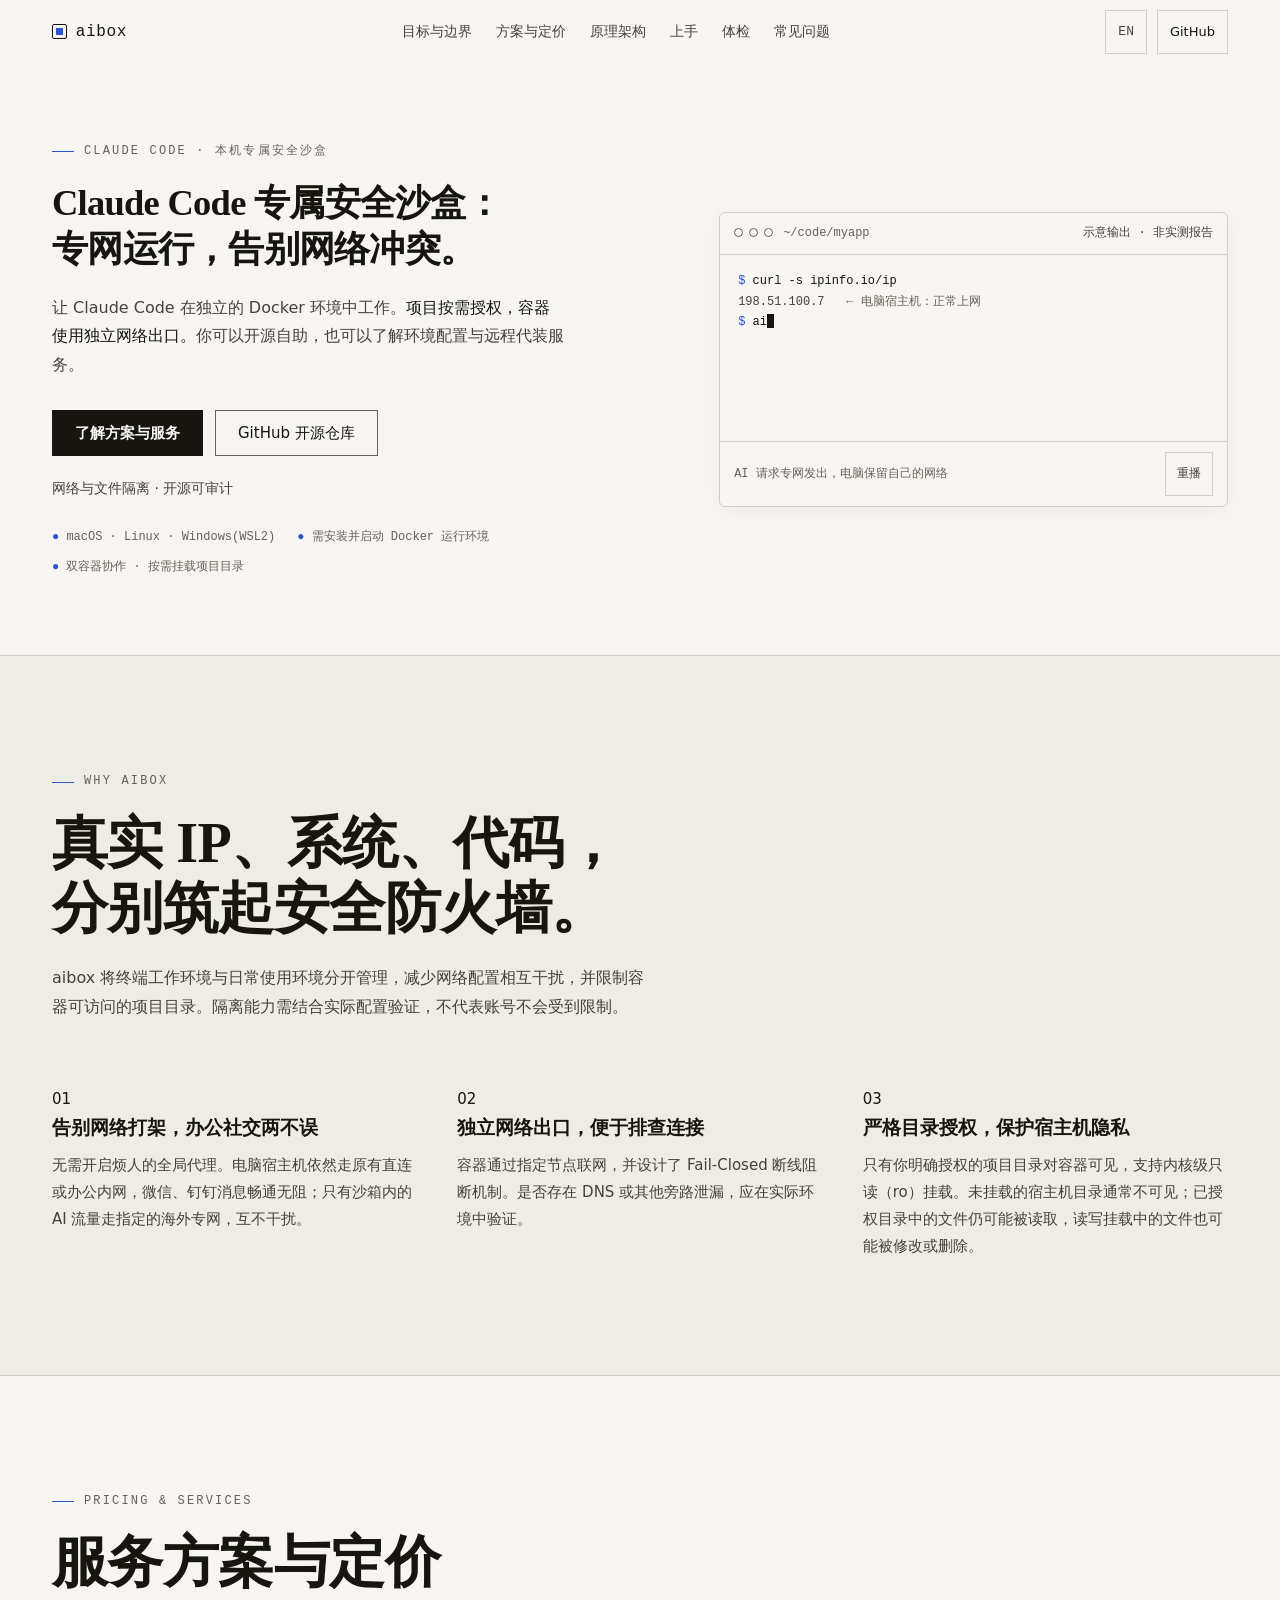
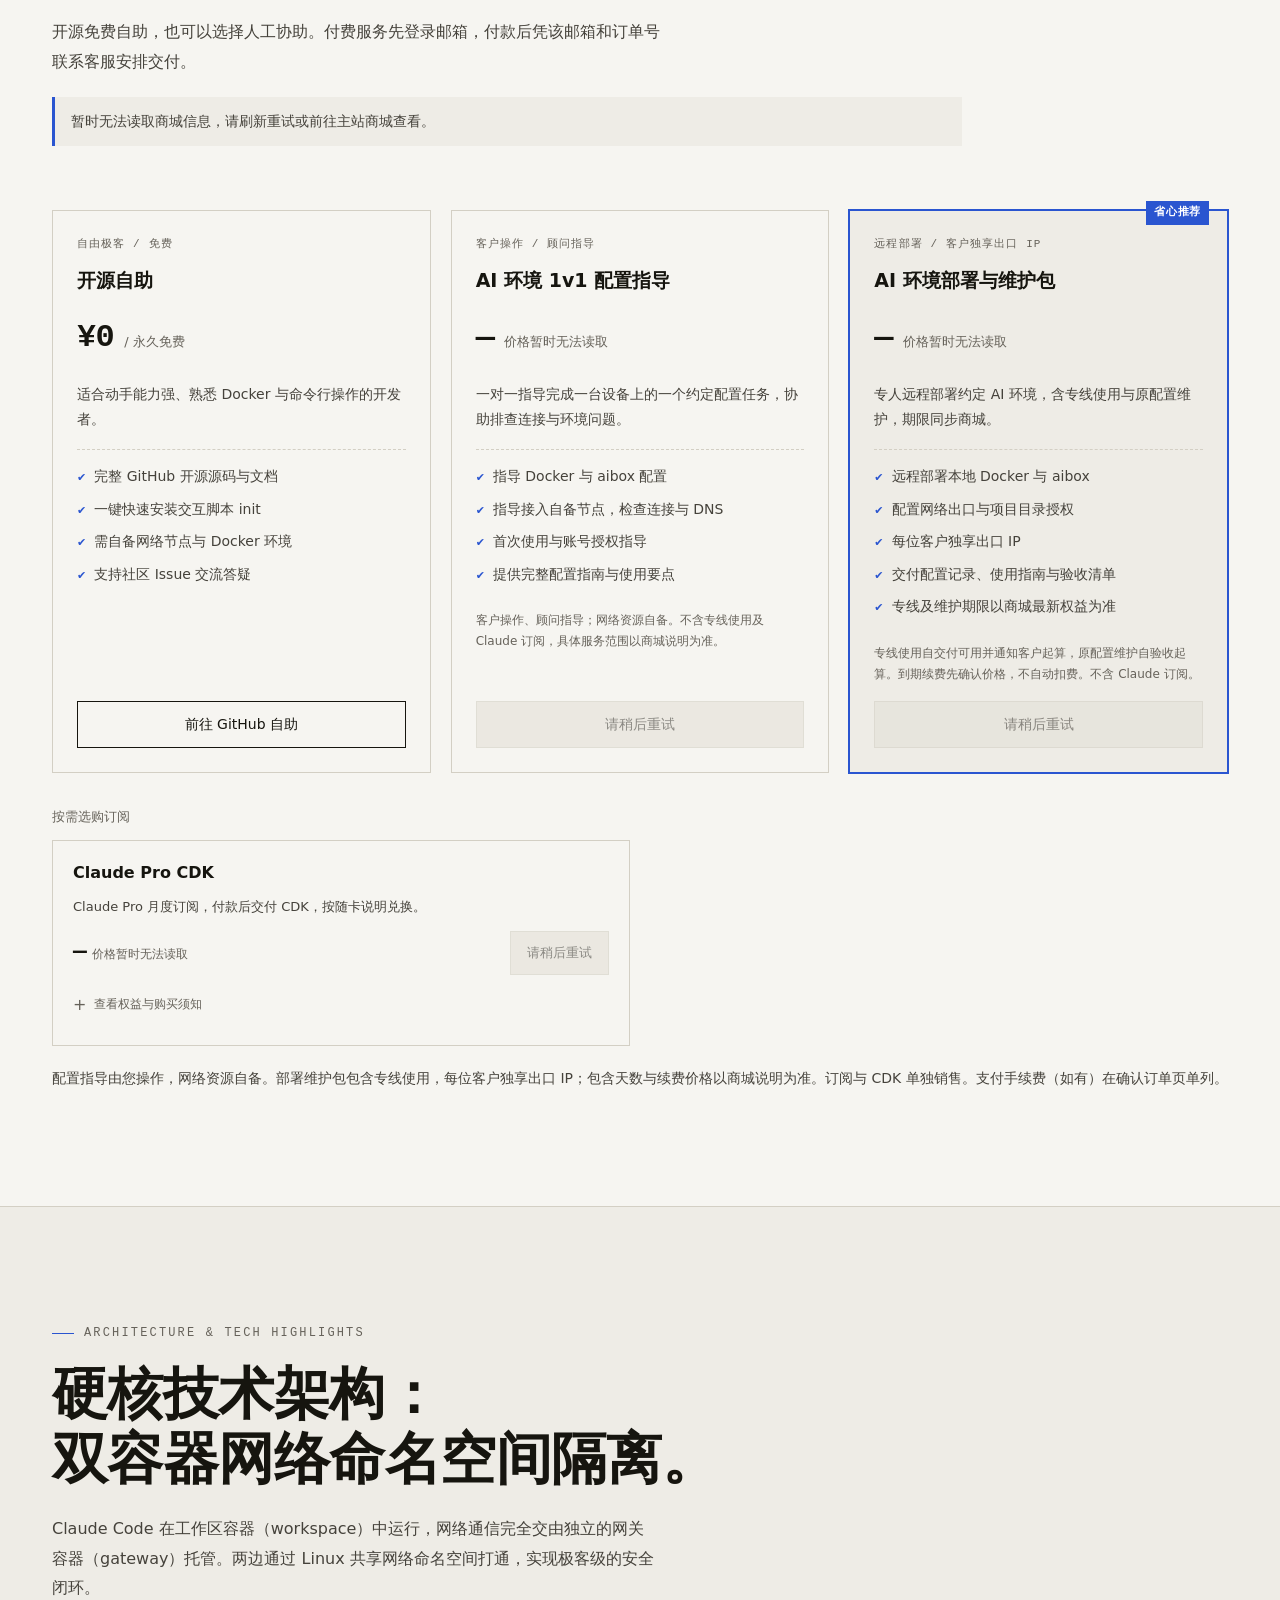
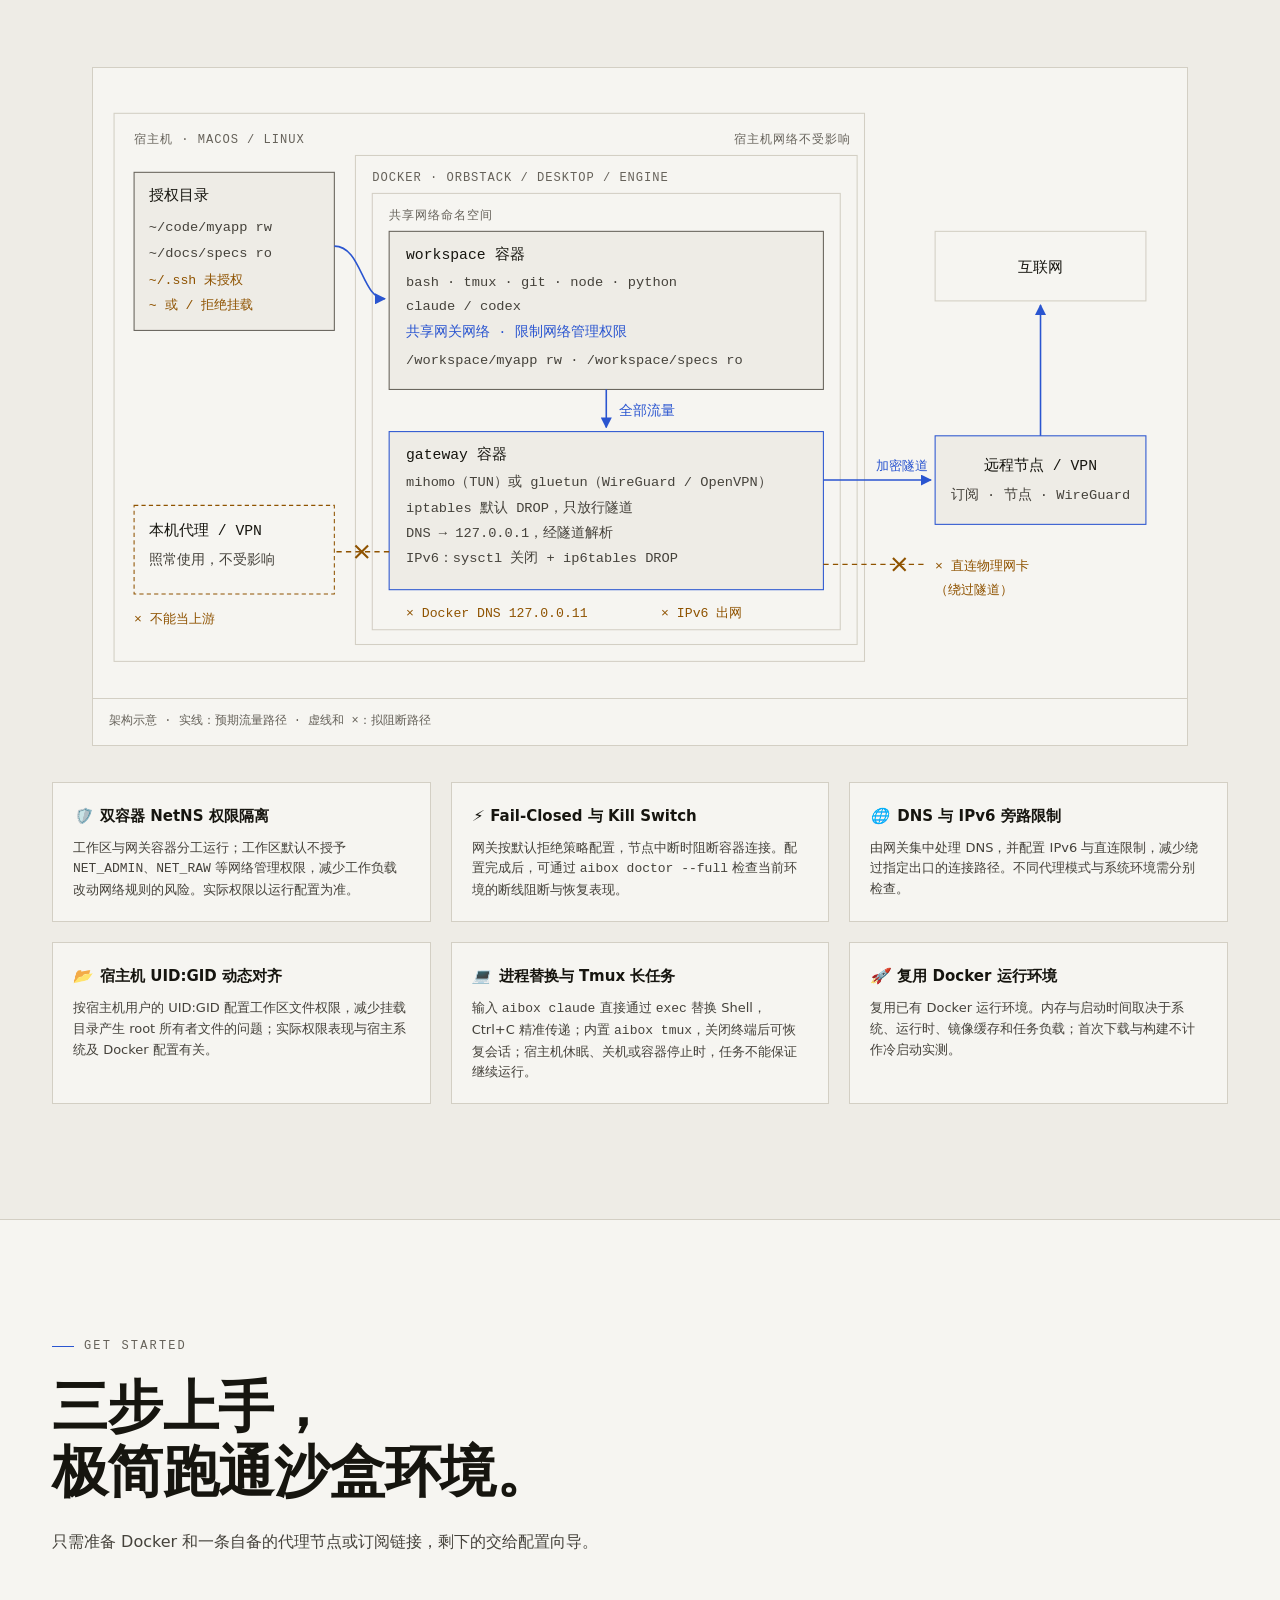
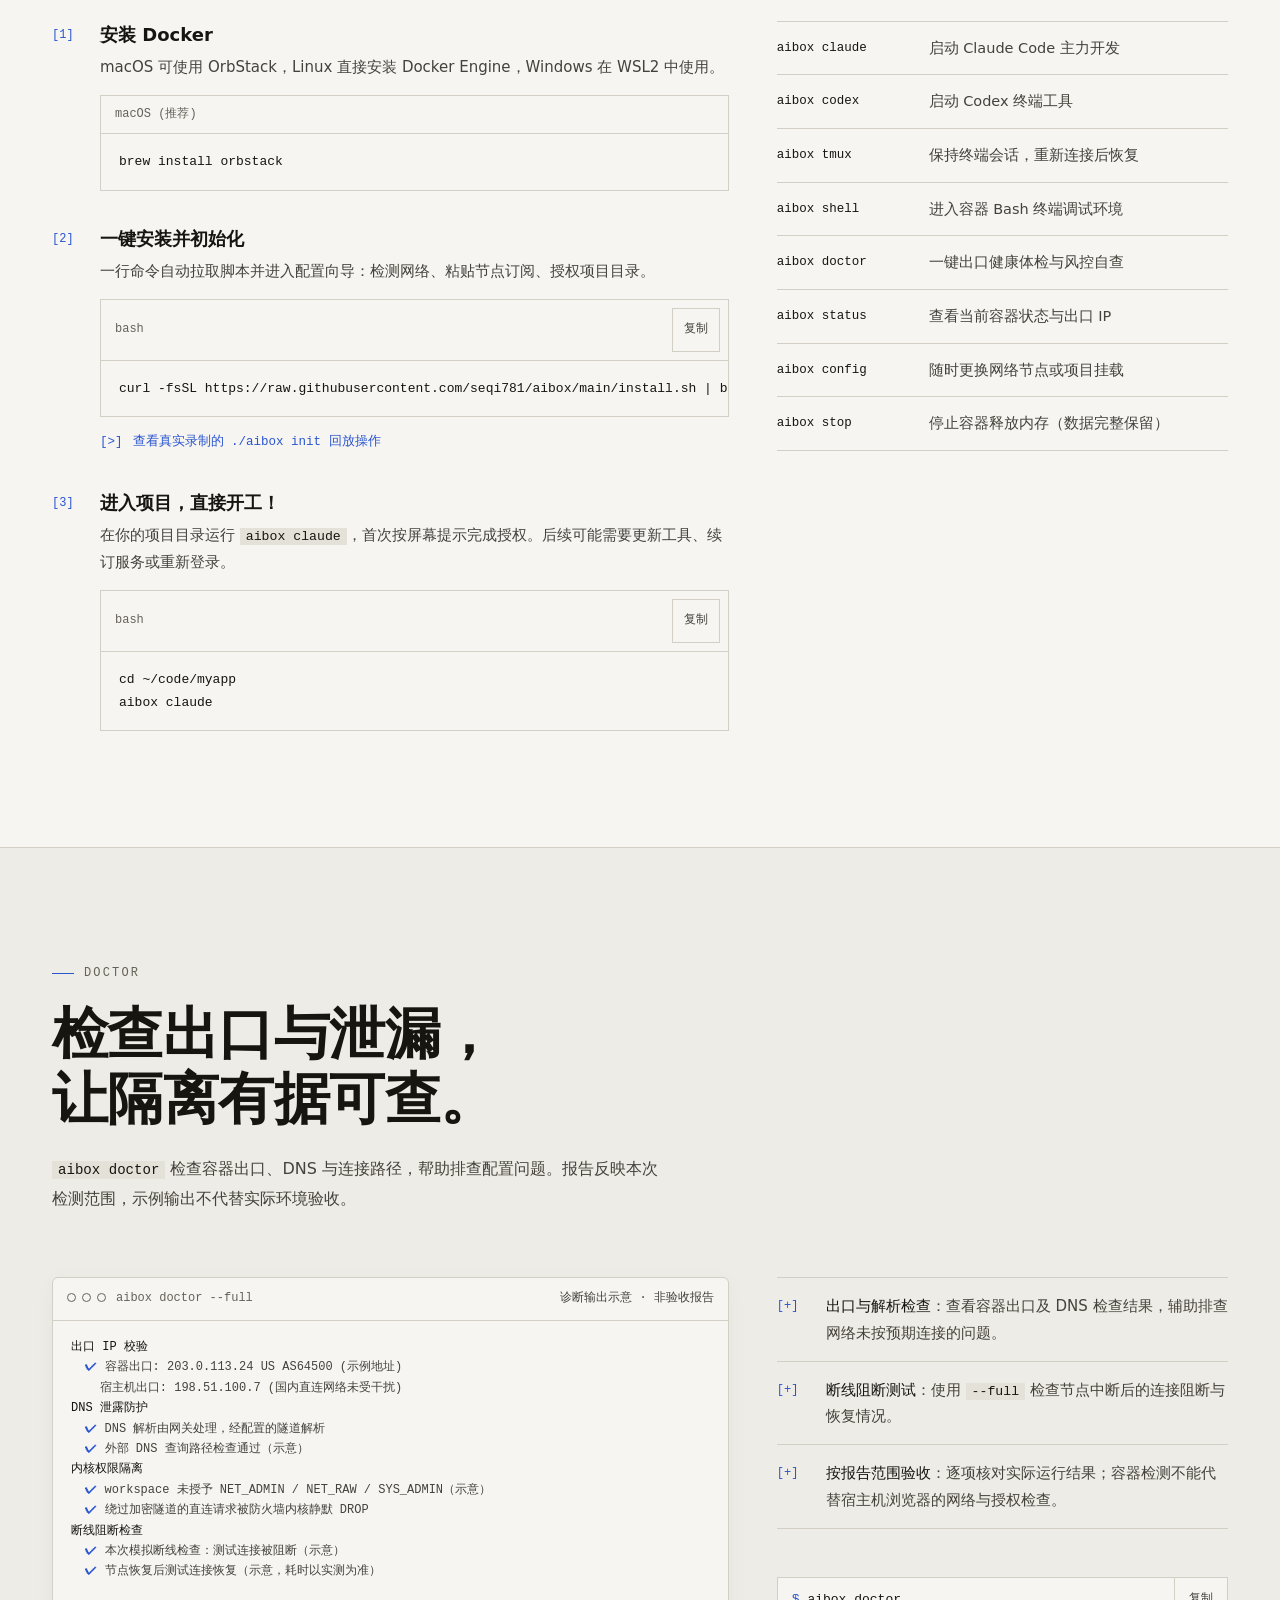
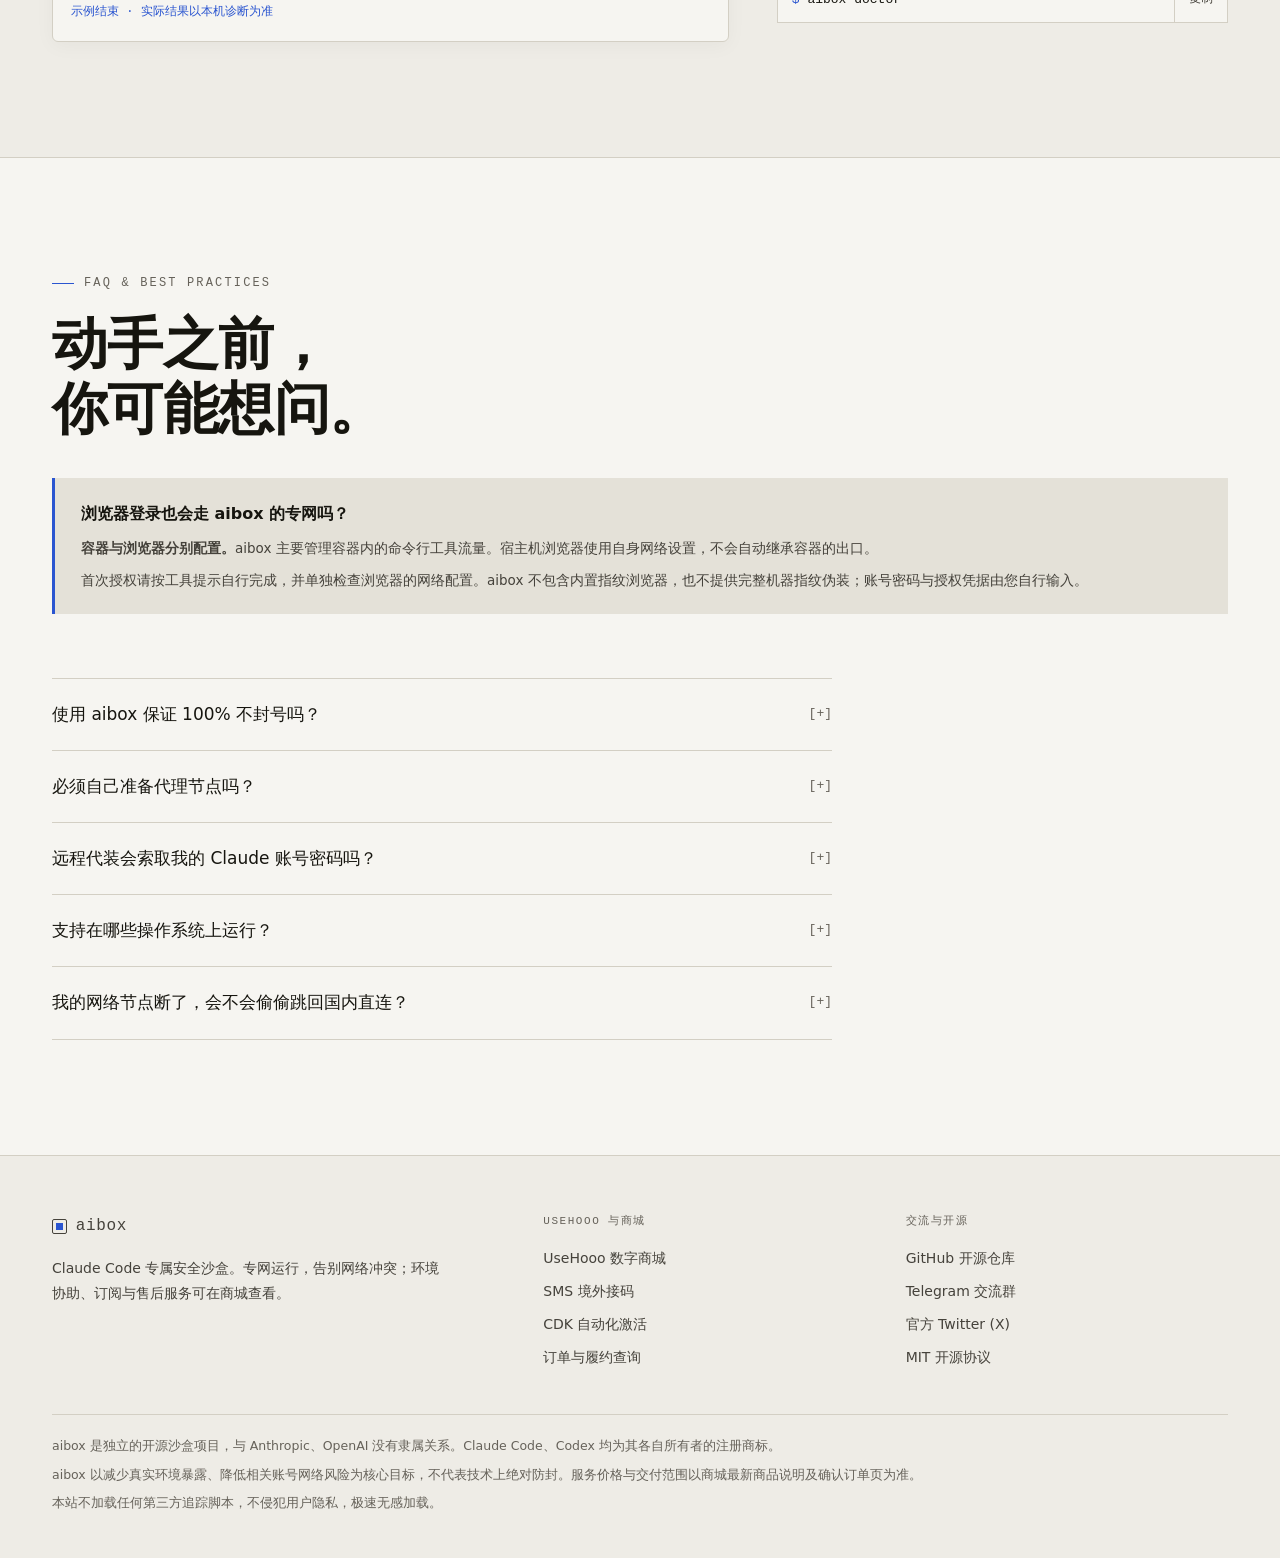
==== commit 5e6985de: "Update aibox guidance and deployment service presentation" ====
--- a/index.html
+++ b/index.html
@@ -4,7 +4,7 @@
 <meta charset="utf-8">
 <meta name="viewport" content="width=device-width, initial-scale=1">
 <title>aibox — Claude Code 专属安全沙盒 | 专网运行，告别网络冲突</title>
-<meta name="description" content="为 Claude Code 等命令行 AI 编程工具提供独立网络出口与宿主机隔离的 Docker 终端沙箱。专网稳定运行，微信与办公网络不打架，支持 UseHooo 官方环境代装、Claude 直充与 30 天封号安心包。">
+<meta name="description" content="为 Claude Code 等命令行 AI 编程工具提供独立网络出口与宿主机隔离的 Docker 终端沙箱。专网稳定运行，微信与办公网络不打架，支持 AI 环境配置指导、远程部署与独享出口 IP 专线服务；订阅与 CDK 单独销售。">
 <meta name="color-scheme" content="light dark">
 <meta name="theme-color" content="#f6f5f1" media="(prefers-color-scheme: light)">
 <meta name="theme-color" content="#0a0a09" media="(prefers-color-scheme: dark)">
@@ -146,15 +146,15 @@
  <a class="card-btn" data-field="button" href="https://github.com/seqi781/aibox" target="_blank" rel="noopener">前往 GitHub 自助</a>
  </article><article class="price-card" data-product-sku="aibox_setup_assistance">
  <span class="card-badge" data-field="badge" hidden></span>
- <div><p class="card-tag" data-field="eyebrow">本次配置全程指导 / 附完整指南</p><h3 class="card-name" data-field="name">配置协助服务</h3>
+ <div><p class="card-tag" data-field="eyebrow">客户操作 / 顾问指导</p><h3 class="card-name" data-field="name">AI 环境 1v1 配置指导</h3>
  <div class="price-box"><span class="price-num" data-field="price">—</span><span class="price-unit" data-field="unit">正在读取最新价格</span><span class="price-orig" data-field="original" hidden></span></div>
- <p class="card-desc" data-field="description">1v1 全程指导配置与排障，指导选择和配置网络节点，并提供完整上手指南。</p><ul class="card-items" data-field="features"><li>1v1 全程指导 Docker 与 aibox 配置</li><li>指导选择并配置网络节点（费用自理）</li><li>指导检查节点出口、DNS 与连接可用性</li><li>赠送完整配置指南与使用要点</li><li>账号授权由您自行完成，不索取密码</li></ul><p class="card-service-notice" data-field="notice">本次服务为配置指导，由您实际操作；提供网络节点选择与配置建议及完整指南。不含 VPS、网络节点及 Claude 订阅费用。</p></div>
+ <p class="card-desc" data-field="description">一对一指导完成一台设备上的一个约定配置任务，协助排查连接与环境问题。</p><ul class="card-items" data-field="features"><li>指导 Docker 与 aibox 配置</li><li>指导接入自备节点，检查连接与 DNS</li><li>首次使用与账号授权指导</li><li>提供完整配置指南与使用要点</li></ul><p class="card-service-notice" data-field="notice">客户操作、顾问指导；网络资源自备。不含专线使用及 Claude 订阅，具体服务范围以商城说明为准。</p></div>
  <a class="card-btn" data-field="button" aria-disabled="true">正在读取商品</a>
  </article><article class="price-card featured" data-product-sku="aibox_remote_install">
  <span class="card-badge" data-field="badge">省心推荐</span>
- <div><p class="card-tag" data-field="eyebrow">1v1 远程协助 / 配置与维护讲解</p><h3 class="card-name" data-field="name">aibox 本地办公环境配置包</h3>
+ <div><p class="card-tag" data-field="eyebrow">远程部署 / 客户独享出口 IP</p><h3 class="card-name" data-field="name">AI 环境部署与维护包</h3>
  <div class="price-box"><span class="price-num" data-field="price">—</span><span class="price-unit" data-field="unit">正在读取最新价格</span><span class="price-orig" data-field="original" hidden></span></div>
- <p class="card-desc" data-field="description">1v1 协助配置本地 aibox 办公环境，讲解使用与账号维护要点，帮助降低不当配置和操作带来的账号风险。</p><ul class="card-items" data-field="features"><li>1v1 远程协助配置本地 Docker 与 aibox</li><li>指导配置网络出口与项目目录授权</li><li>讲解日常使用、注意事项与常见问题排查</li><li>1v1 讲解账号维护与风控注意事项</li><li>交付完整使用指南与维护清单</li><li>验收后享 7 天环境稳定质保</li></ul><p class="card-service-notice" data-field="notice">本服务仅含本地办公环境配置与维护指导，不包含 VPS 注册、部署或首月使用。不含网络节点及 Claude 订阅费用；网络节点由您自行购买。验收后提供 7 天环境稳定质保。</p></div>
+ <p class="card-desc" data-field="description">专人远程部署约定 AI 环境，含专线使用与原配置维护，期限同步商城。</p><ul class="card-items" data-field="features"><li>远程部署本地 Docker 与 aibox</li><li>配置网络出口与项目目录授权</li><li>每位客户独享出口 IP</li><li>交付配置记录、使用指南与验收清单</li><li>专线及维护期限以商城最新权益为准</li></ul><p class="card-service-notice" data-field="notice">专线使用自交付可用并通知客户起算，原配置维护自验收起算。到期续费先确认价格，不自动扣费。不含 Claude 订阅。</p></div>
  <a class="card-btn primary" data-field="button" aria-disabled="true">正在读取商品</a>
  </article></div>
  <div class="addons-section"><h3 class="addons-title">按需选购订阅</h3><div class="pricing-addons"><article class="addon-card" data-product-sku="claude_pro_cdk_1m">
@@ -162,13 +162,8 @@
  <p class="card-desc" data-field="description">Claude Pro 月度订阅，付款后交付 CDK，按随卡说明兑换。</p>
  <div class="addon-action"><div class="price-box"><span class="price-num" data-field="price">—</span><span class="price-unit" data-field="unit">正在读取最新价格</span><span class="price-orig" data-field="original" hidden></span></div><a class="card-btn" data-field="button" aria-disabled="true">正在读取商品</a></div>
  <details class="addon-details"><summary>查看权益与购买须知</summary><ul class="card-items" data-field="features"></ul><p class="card-service-notice" data-field="notice"></p></details>
- </article><article class="addon-card" data-product-sku="claude_pro_assurance">
- <div class="addon-heading"><h4 class="card-name" data-field="name">Claude Pro 安心订阅包</h4><span class="card-tag" data-field="eyebrow" hidden></span></div>
- <p class="card-desc" data-field="description">含一个月 Pro 直充，首次到账起 30 天内封号最多补开两次。</p>
- <div class="addon-action"><div class="price-box"><span class="price-num" data-field="price">—</span><span class="price-unit" data-field="unit">正在读取最新价格</span><span class="price-orig" data-field="original" hidden></span></div><a class="card-btn" data-field="button" aria-disabled="true">正在读取商品</a></div>
- <details class="addon-details"><summary>查看权益与购买须知</summary><ul class="card-items" data-field="features"></ul><p class="card-service-notice" data-field="notice"></p></details>
  </article></div></div>
- <p class="note">配置协助由您动手、顾问全程指导；本地配置包由专人远程协助完成，并讲解使用与维护要点。两项服务均不含 VPS、网络节点与 Claude 订阅费用。安心订阅包已含一个月 Pro 直充，无需重复购买。支付手续费（如有）在确认订单页单列。</p>
+ <p class="note">配置指导由您操作，网络资源自备。部署维护包包含专线使用，每位客户独享出口 IP；包含天数与续费价格以商城说明为准。订阅与 CDK 单独销售。支付手续费（如有）在确认订单页单列。</p>
  <noscript><p class="note">请启用 JavaScript 读取最新价格，或<a href="/store">前往商城查看与购买</a>。</p></noscript>
  </div></section>
 
@@ -405,13 +400,13 @@
       <details>
         <summary><span>使用 aibox 保证 100% 不封号吗？</span></summary>
         <div class="ans">
-          <p>不能保证。aibox 提供独立网络出口与容器环境隔离，账号状态仍受账号自身情况、使用行为与服务规则等因素影响。如需订阅与补开服务，可查看上方 <a href="#pricing">Claude Pro 安心订阅包</a>：包含一个月 Pro 直充，首次到账起 30 天内封号最多补开两次，补开不重新计时；价格与可售状态同步商城。</p>
+          <p>不能保证。aibox 提供网络出口与容器环境隔离，帮助减少配置错误、账号配置混用和非预期直连。账号状态仍由平台及实际使用情况决定。技术服务不包含账号补开或订阅，订阅与 CDK 在商城单独销售。</p>
         </div>
       </details>
       <details>
         <summary><span>必须自己准备代理节点吗？</span></summary>
         <div class="ans">
-          <p>需要自备或自行购买网络节点。两项人工服务均可指导选择和配置节点，但不提供 VPS 或网络节点使用时长；开源工具本身也不附带免费节点或代理。请按安装向导提供受支持的订阅链接或节点配置，具体格式以项目文档为准。</p>
+          <p>开源自助与配置指导需要自备网络资源；部署维护包包含专线使用，每位客户独享出口 IP，包含期限与续费价格以商城商品说明为准。专线到期后需单独续费，不自动扣费。请按安装向导提供受支持的订阅链接或节点配置，具体格式以项目文档为准。</p>
         </div>
       </details>
       <details>
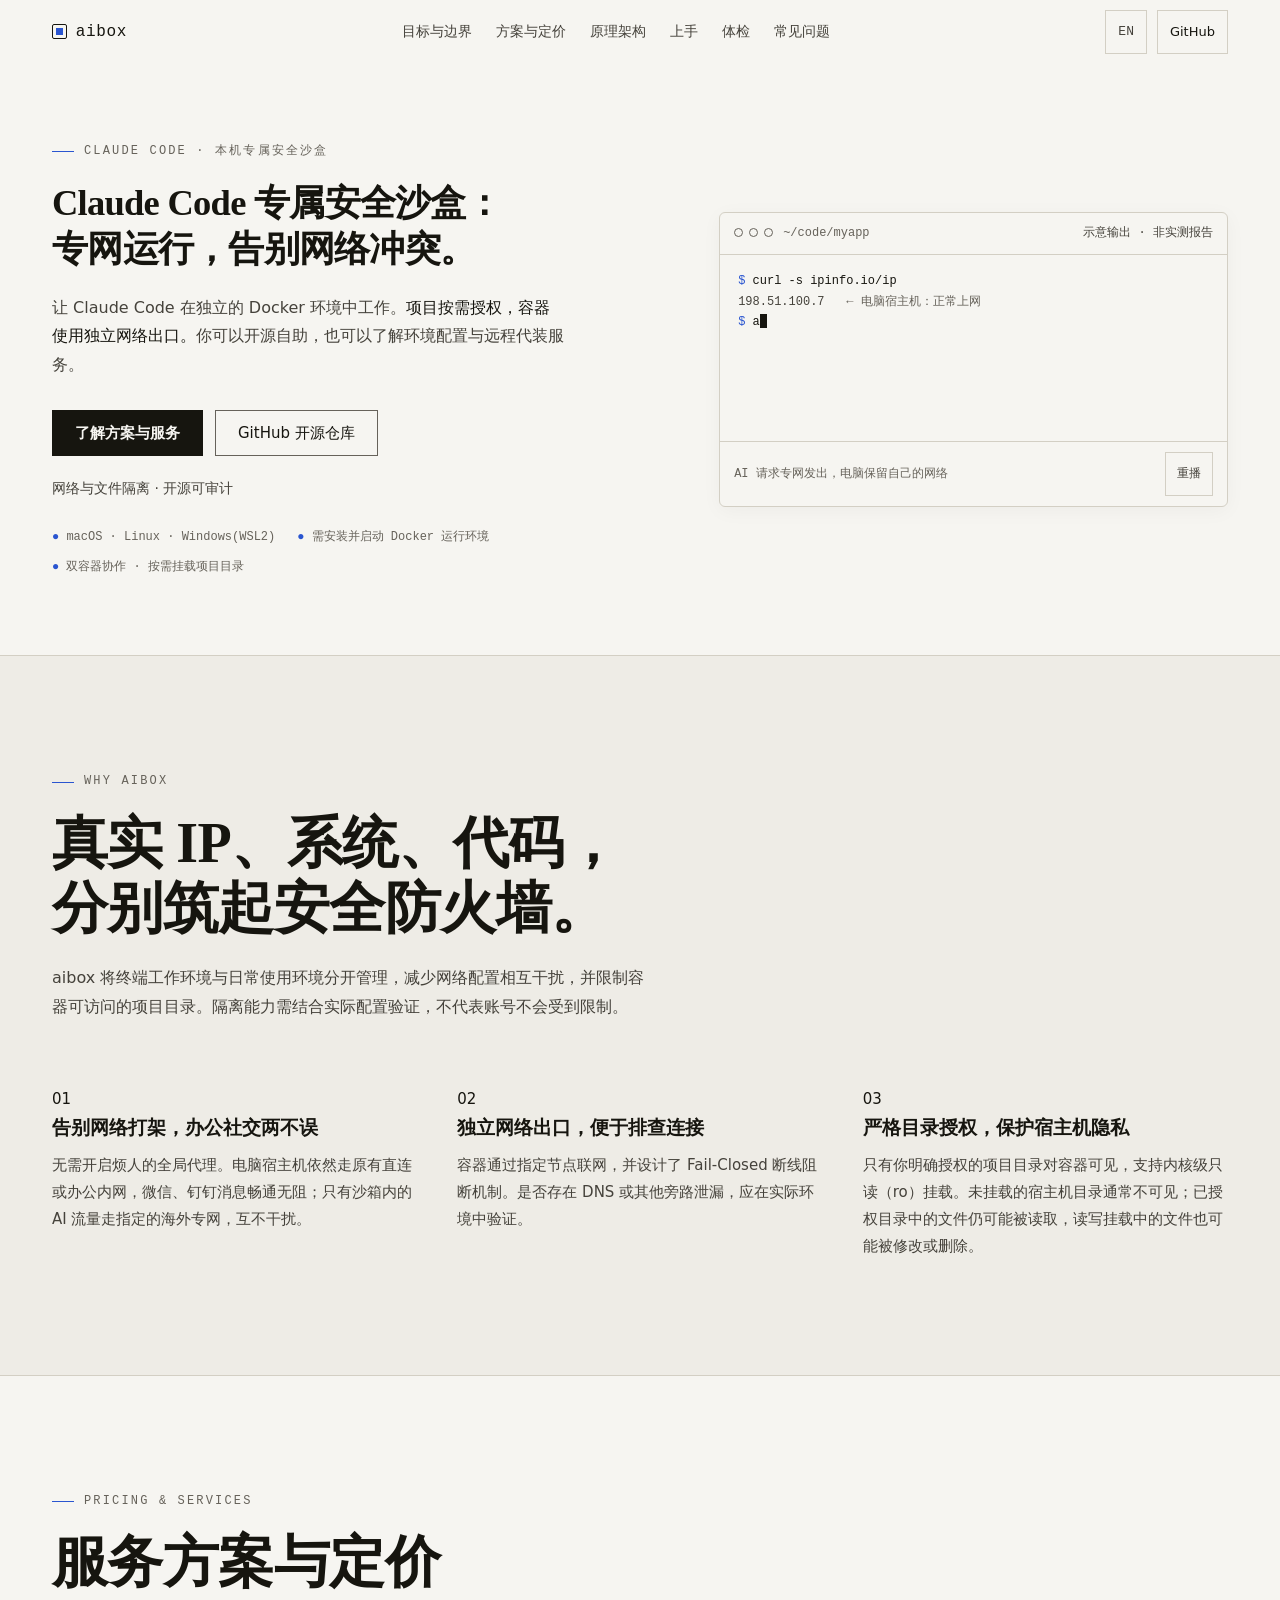
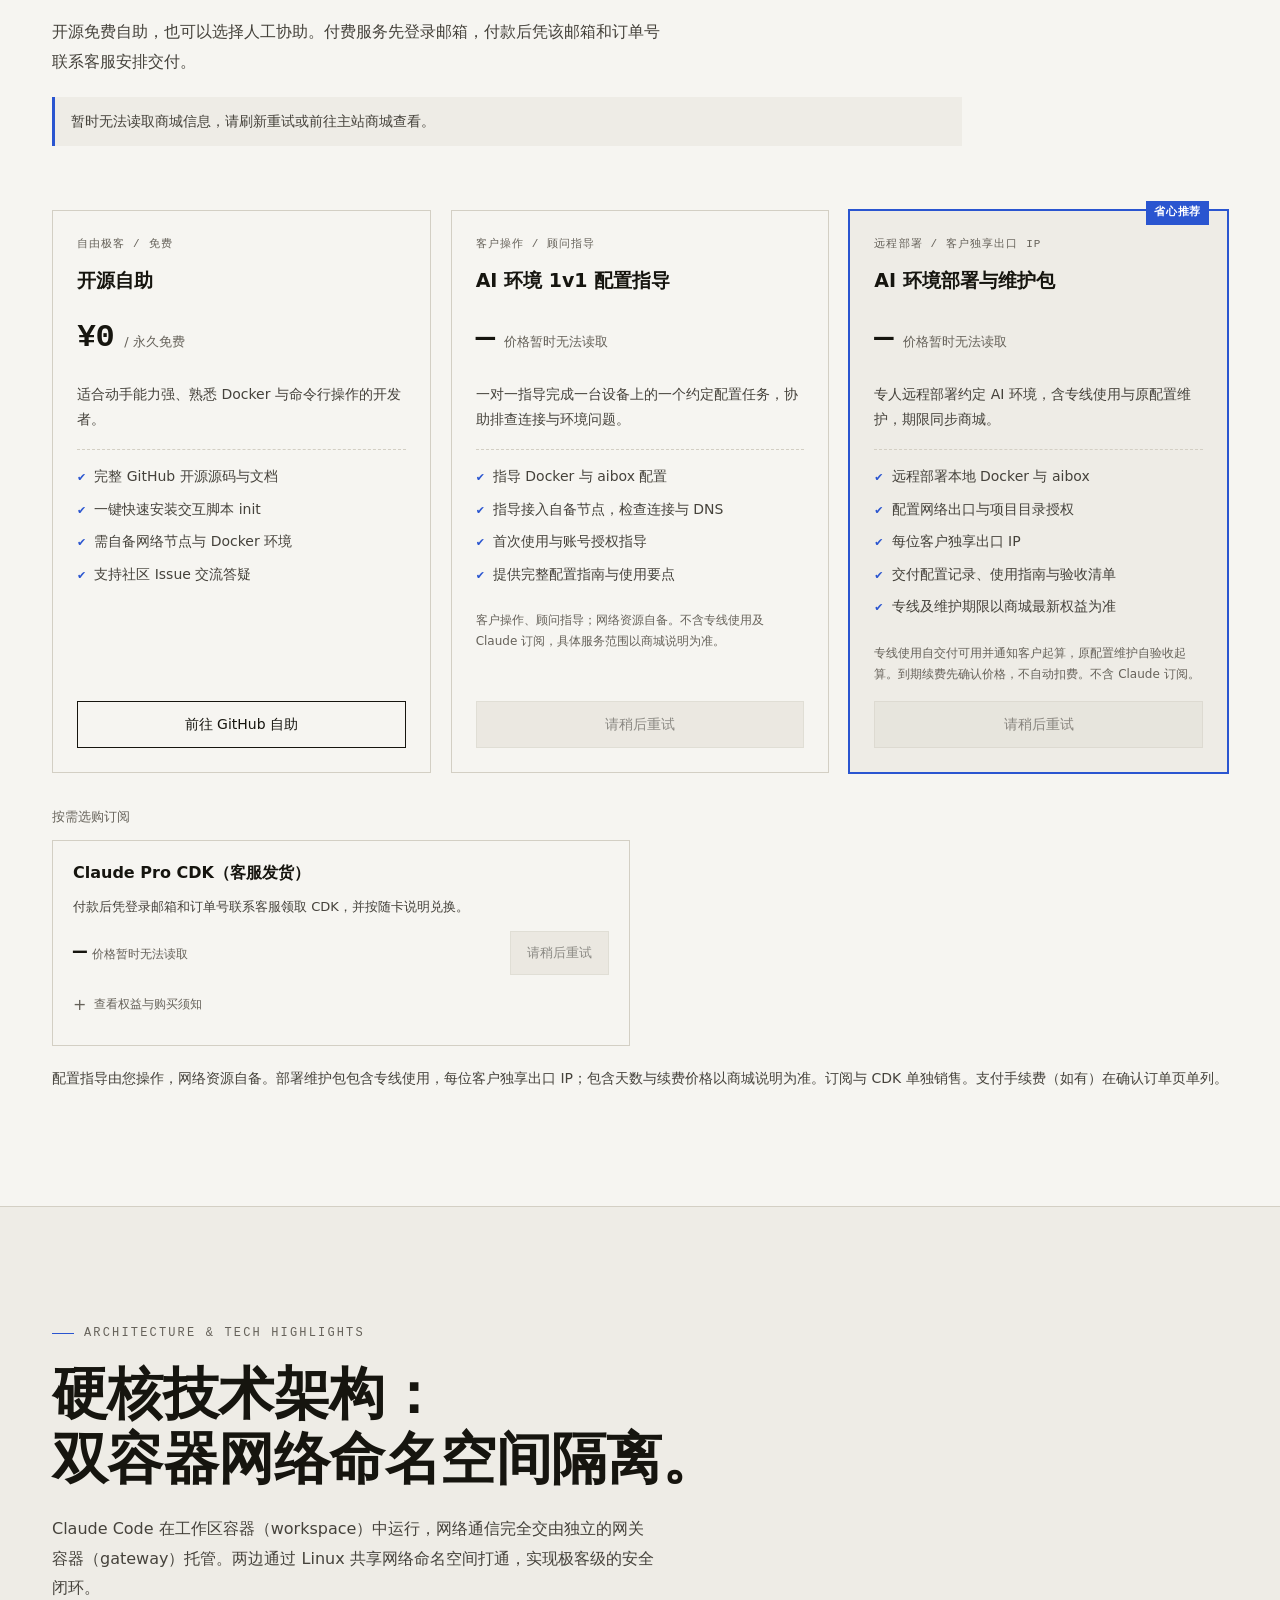
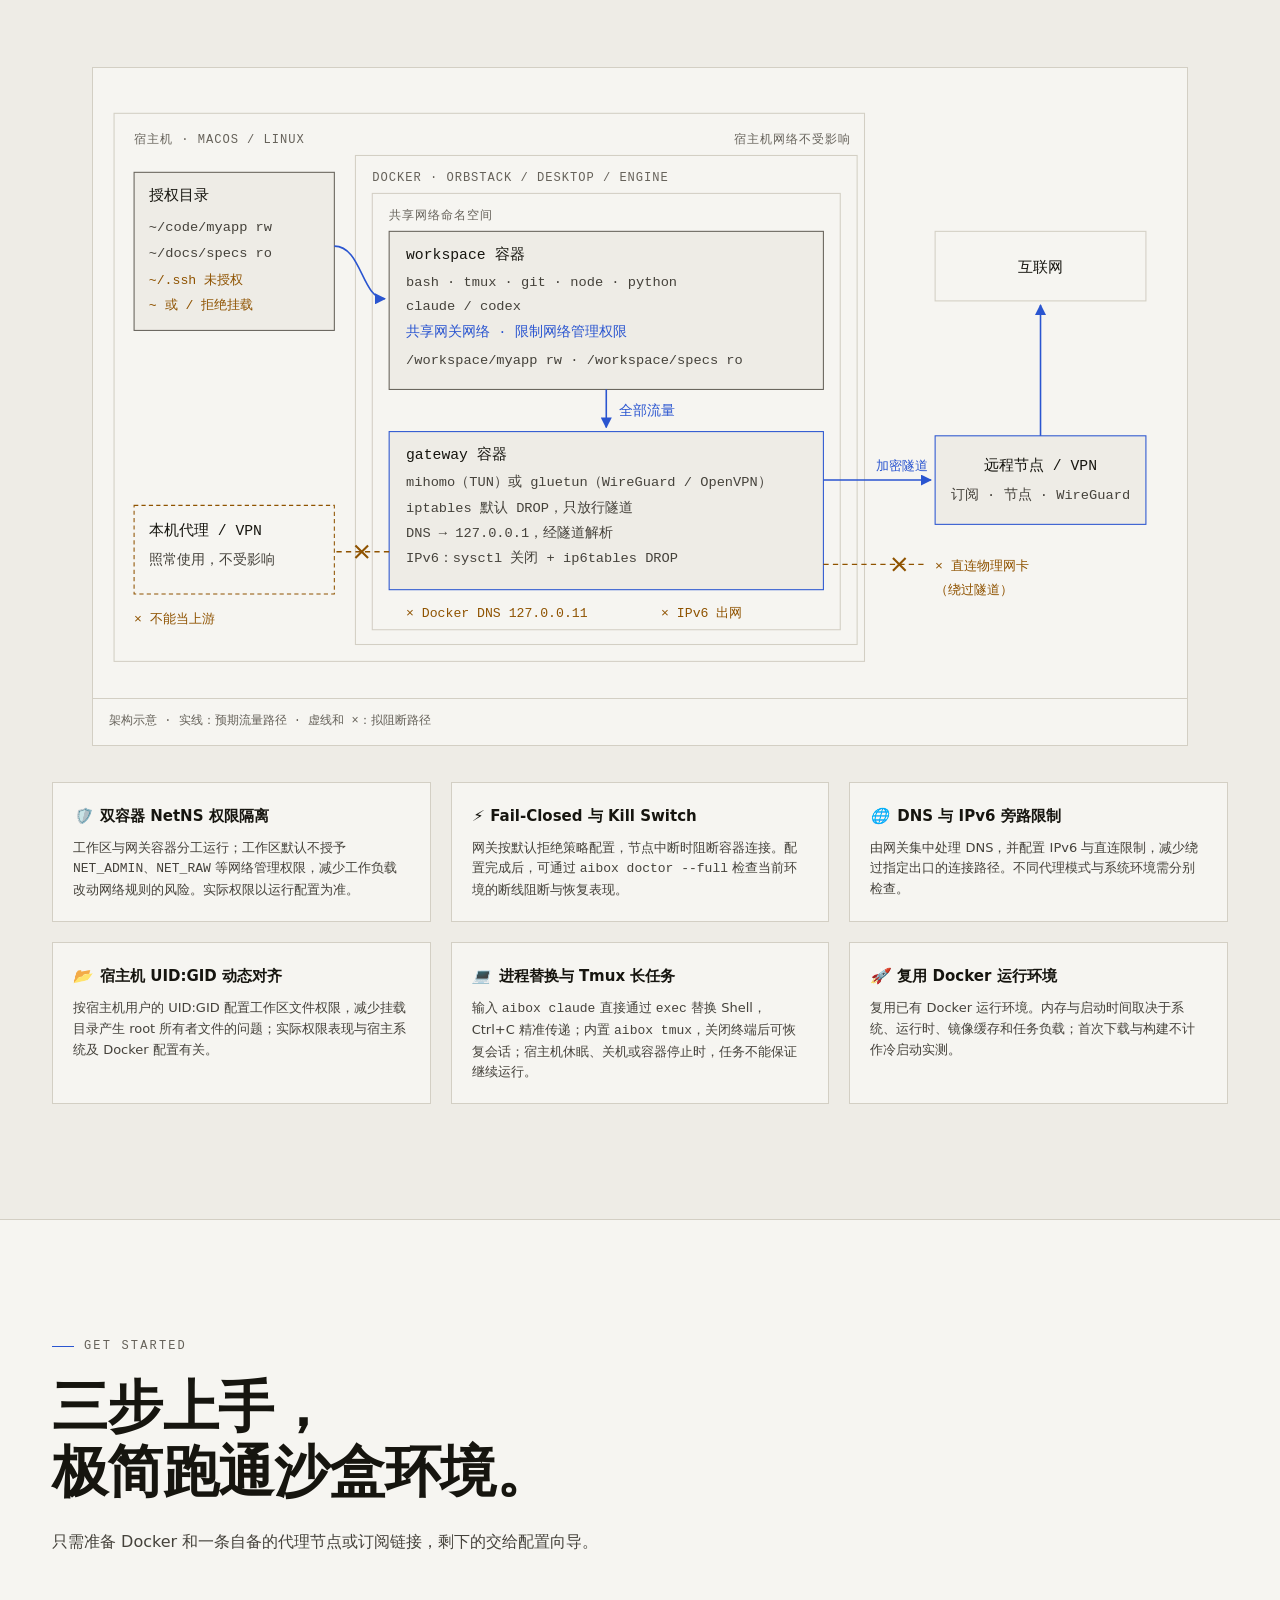
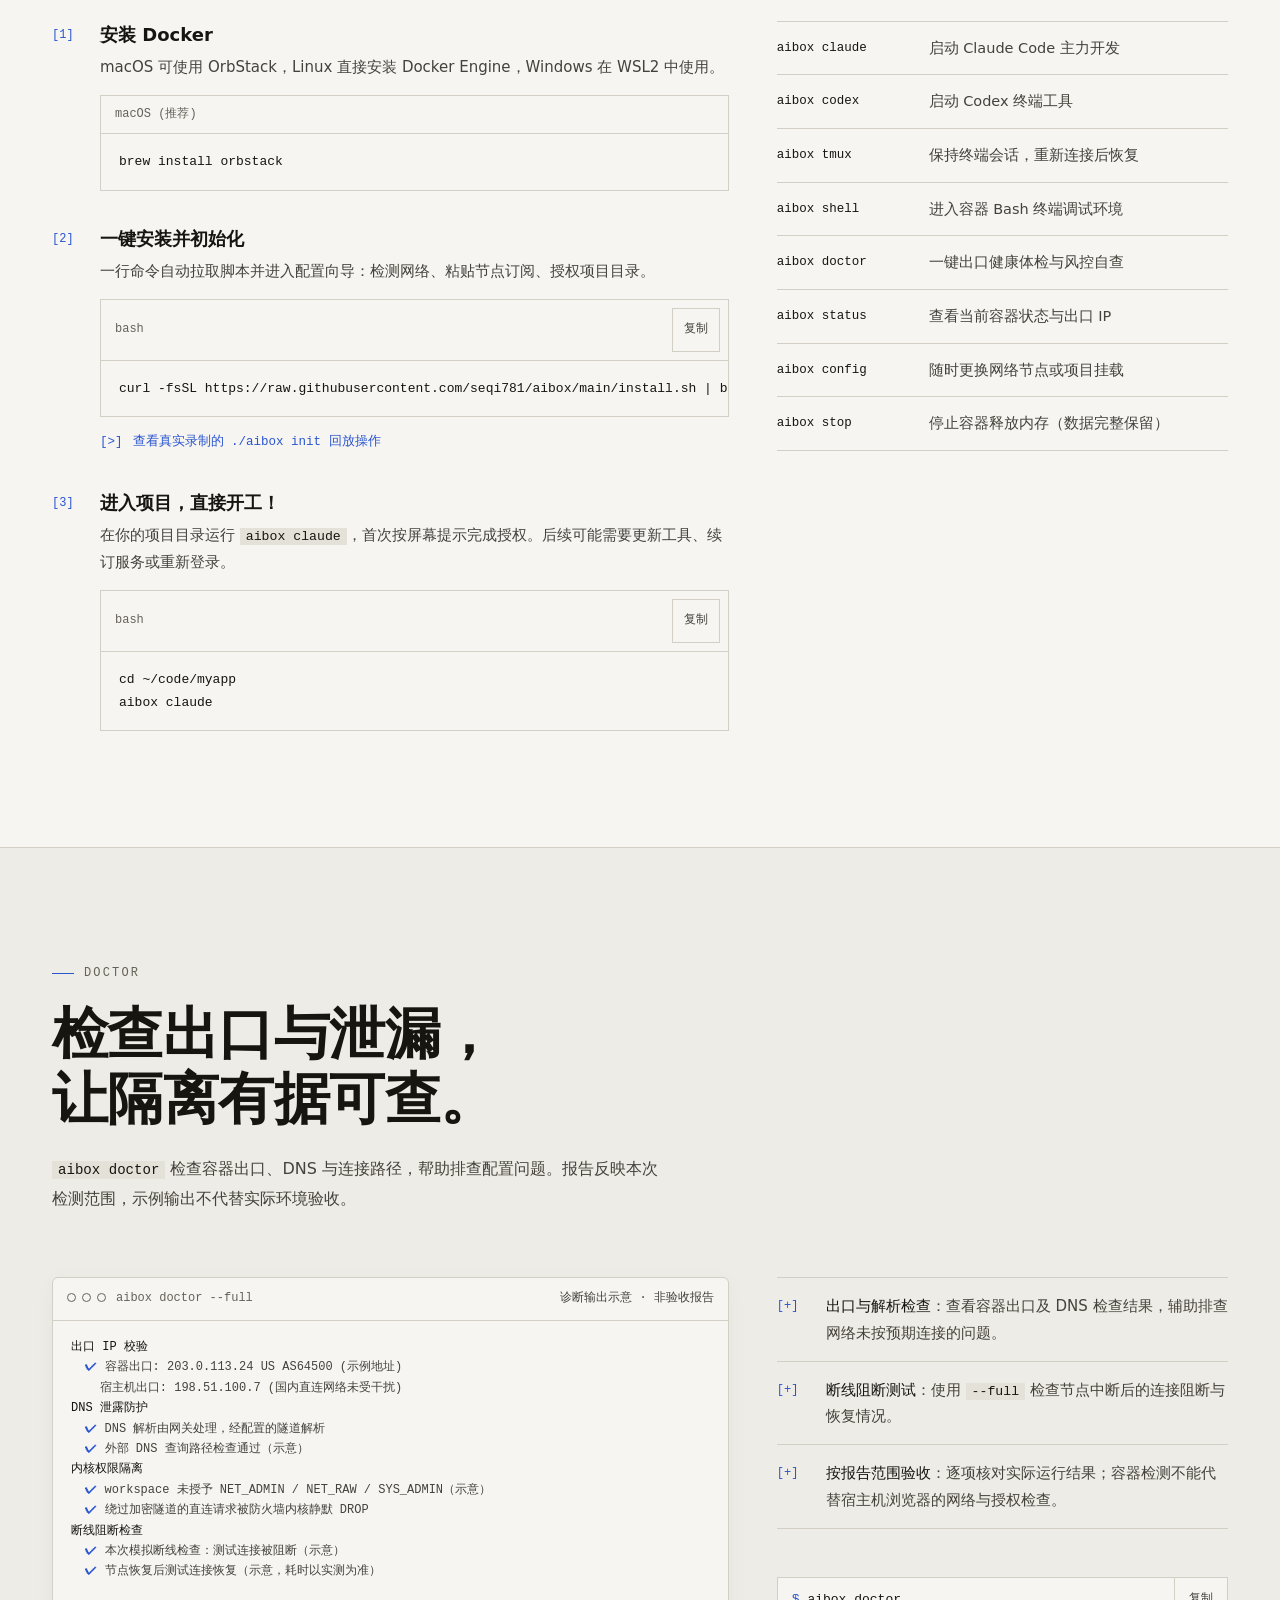
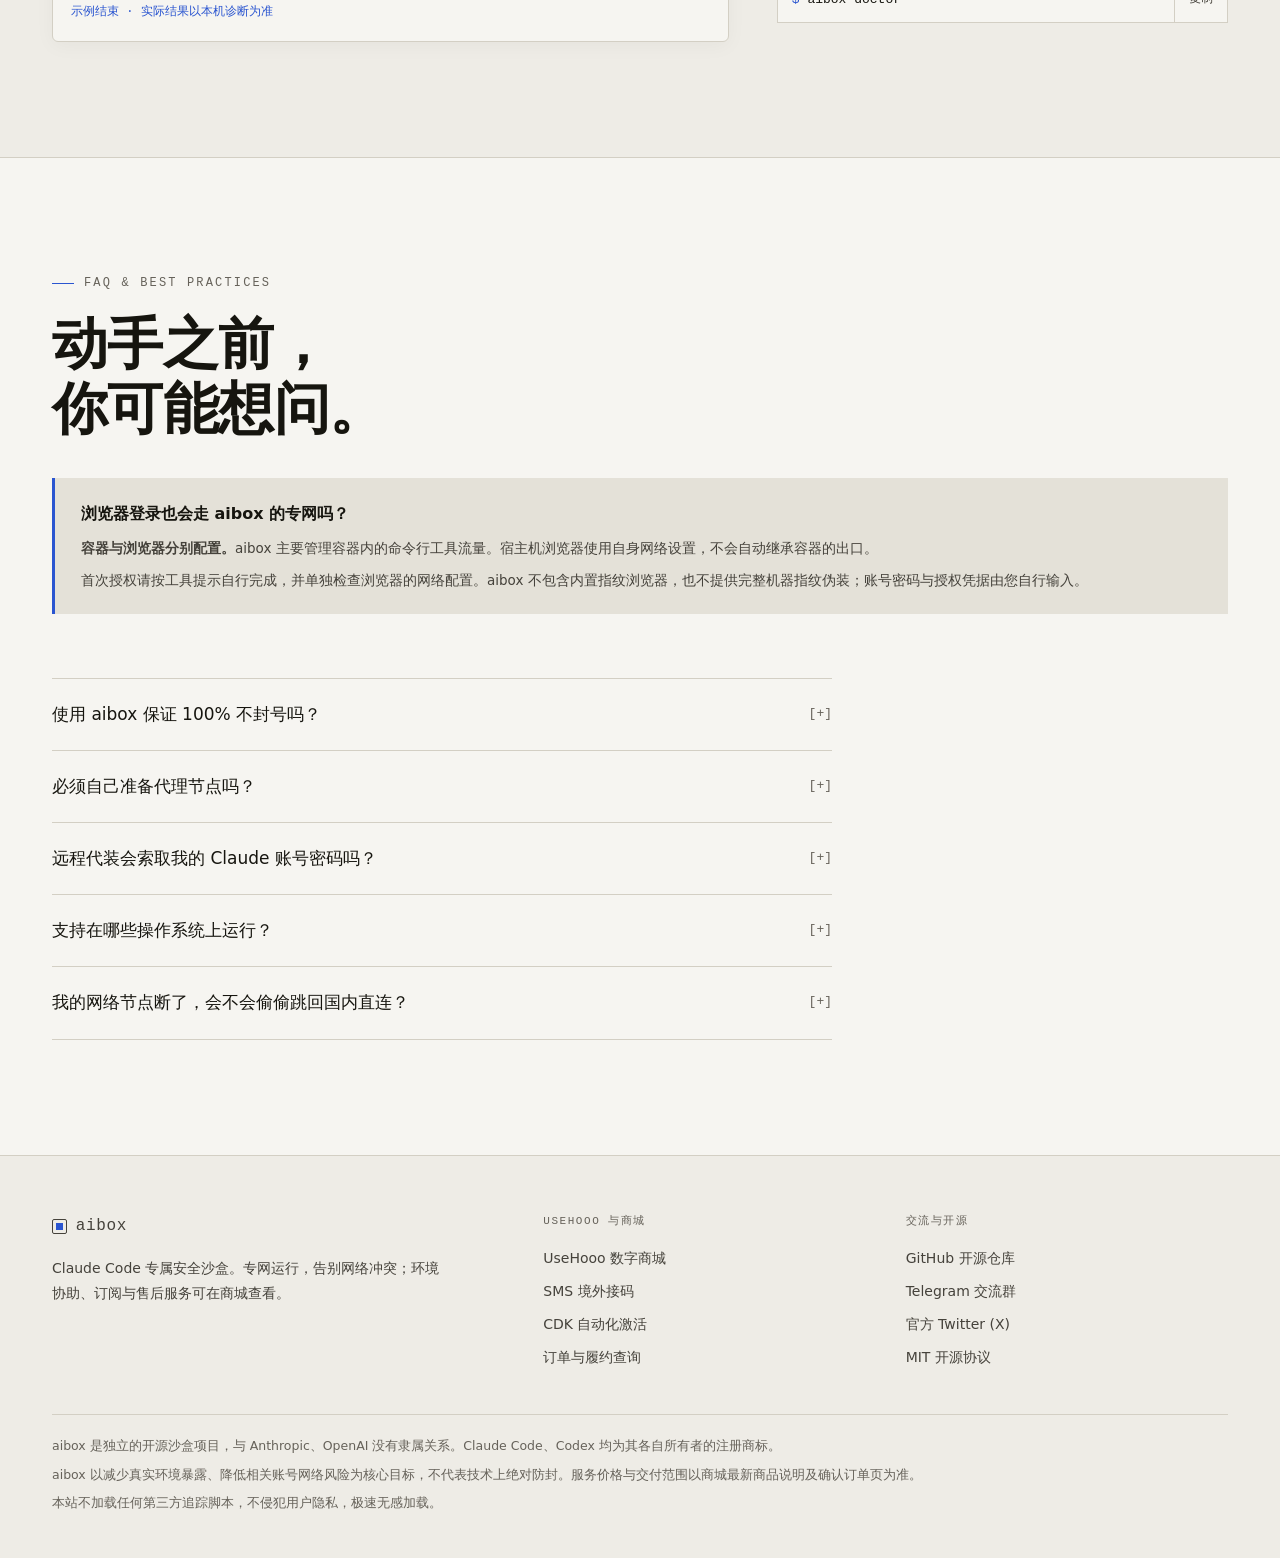
==== commit def2c476: "docs: clarify support delivery for Claude Pro CDK" ====
--- a/index.html
+++ b/index.html
@@ -158,8 +158,8 @@
  <a class="card-btn primary" data-field="button" aria-disabled="true">正在读取商品</a>
  </article></div>
  <div class="addons-section"><h3 class="addons-title">按需选购订阅</h3><div class="pricing-addons"><article class="addon-card" data-product-sku="claude_pro_cdk_1m">
- <div class="addon-heading"><h4 class="card-name" data-field="name">Claude Pro CDK</h4><span class="card-tag" data-field="eyebrow" hidden></span></div>
- <p class="card-desc" data-field="description">Claude Pro 月度订阅，付款后交付 CDK，按随卡说明兑换。</p>
+ <div class="addon-heading"><h4 class="card-name" data-field="name">Claude Pro CDK（客服发货）</h4><span class="card-tag" data-field="eyebrow" hidden></span></div>
+ <p class="card-desc" data-field="description">付款后凭登录邮箱和订单号联系客服领取 CDK，并按随卡说明兑换。</p>
  <div class="addon-action"><div class="price-box"><span class="price-num" data-field="price">—</span><span class="price-unit" data-field="unit">正在读取最新价格</span><span class="price-orig" data-field="original" hidden></span></div><a class="card-btn" data-field="button" aria-disabled="true">正在读取商品</a></div>
  <details class="addon-details"><summary>查看权益与购买须知</summary><ul class="card-items" data-field="features"></ul><p class="card-service-notice" data-field="notice"></p></details>
  </article></div></div>
